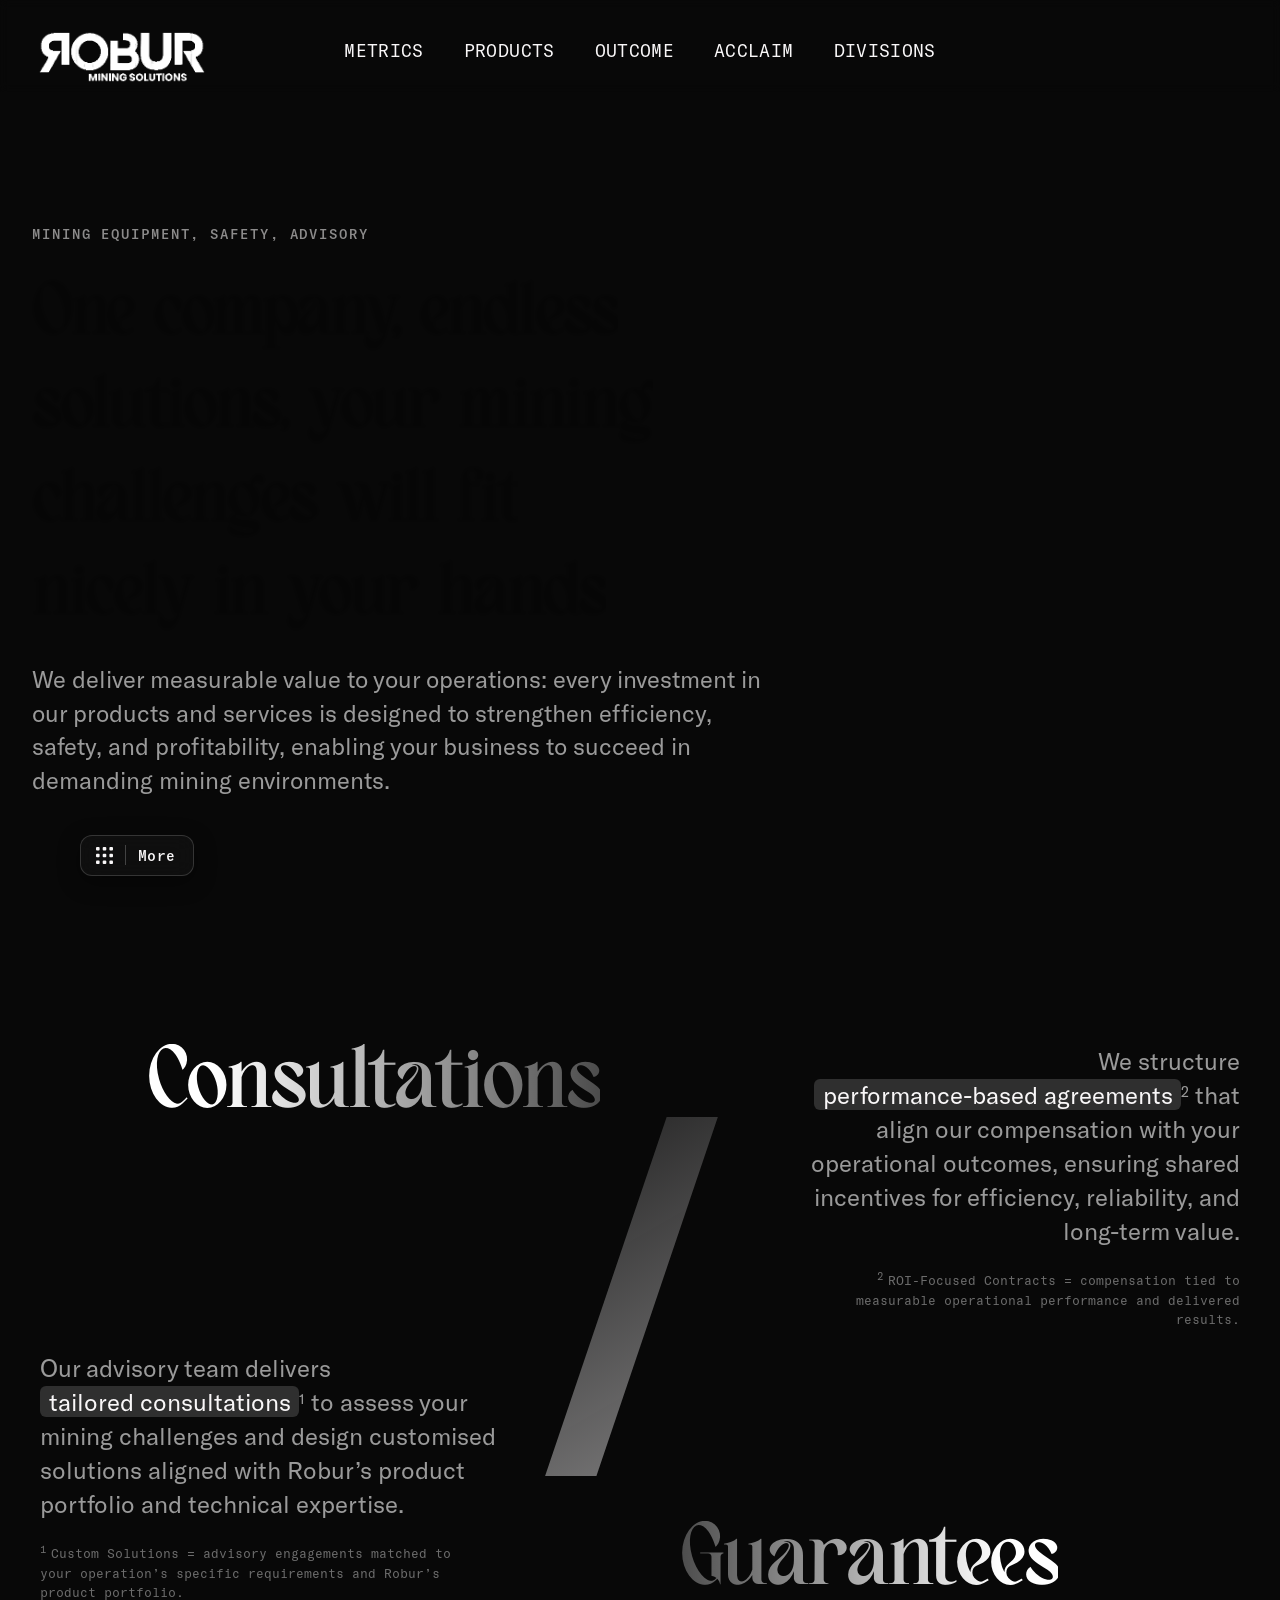
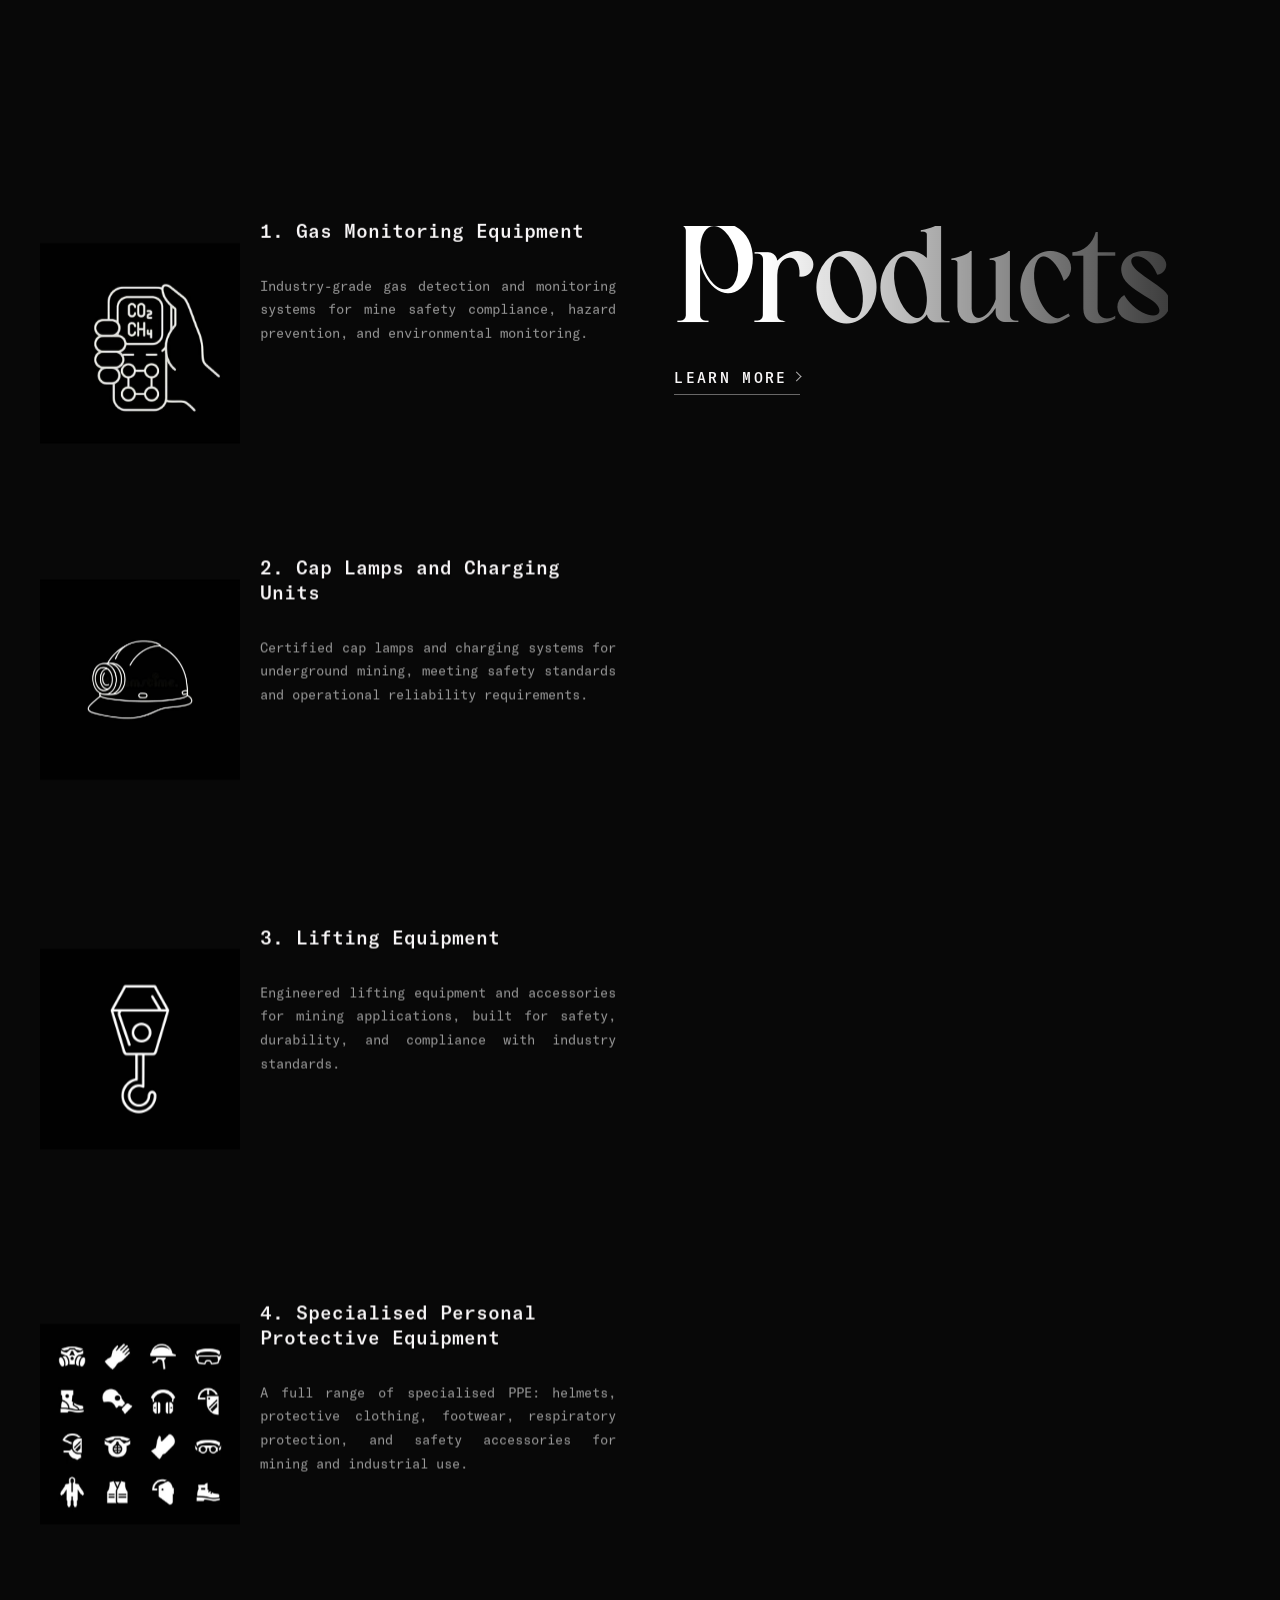
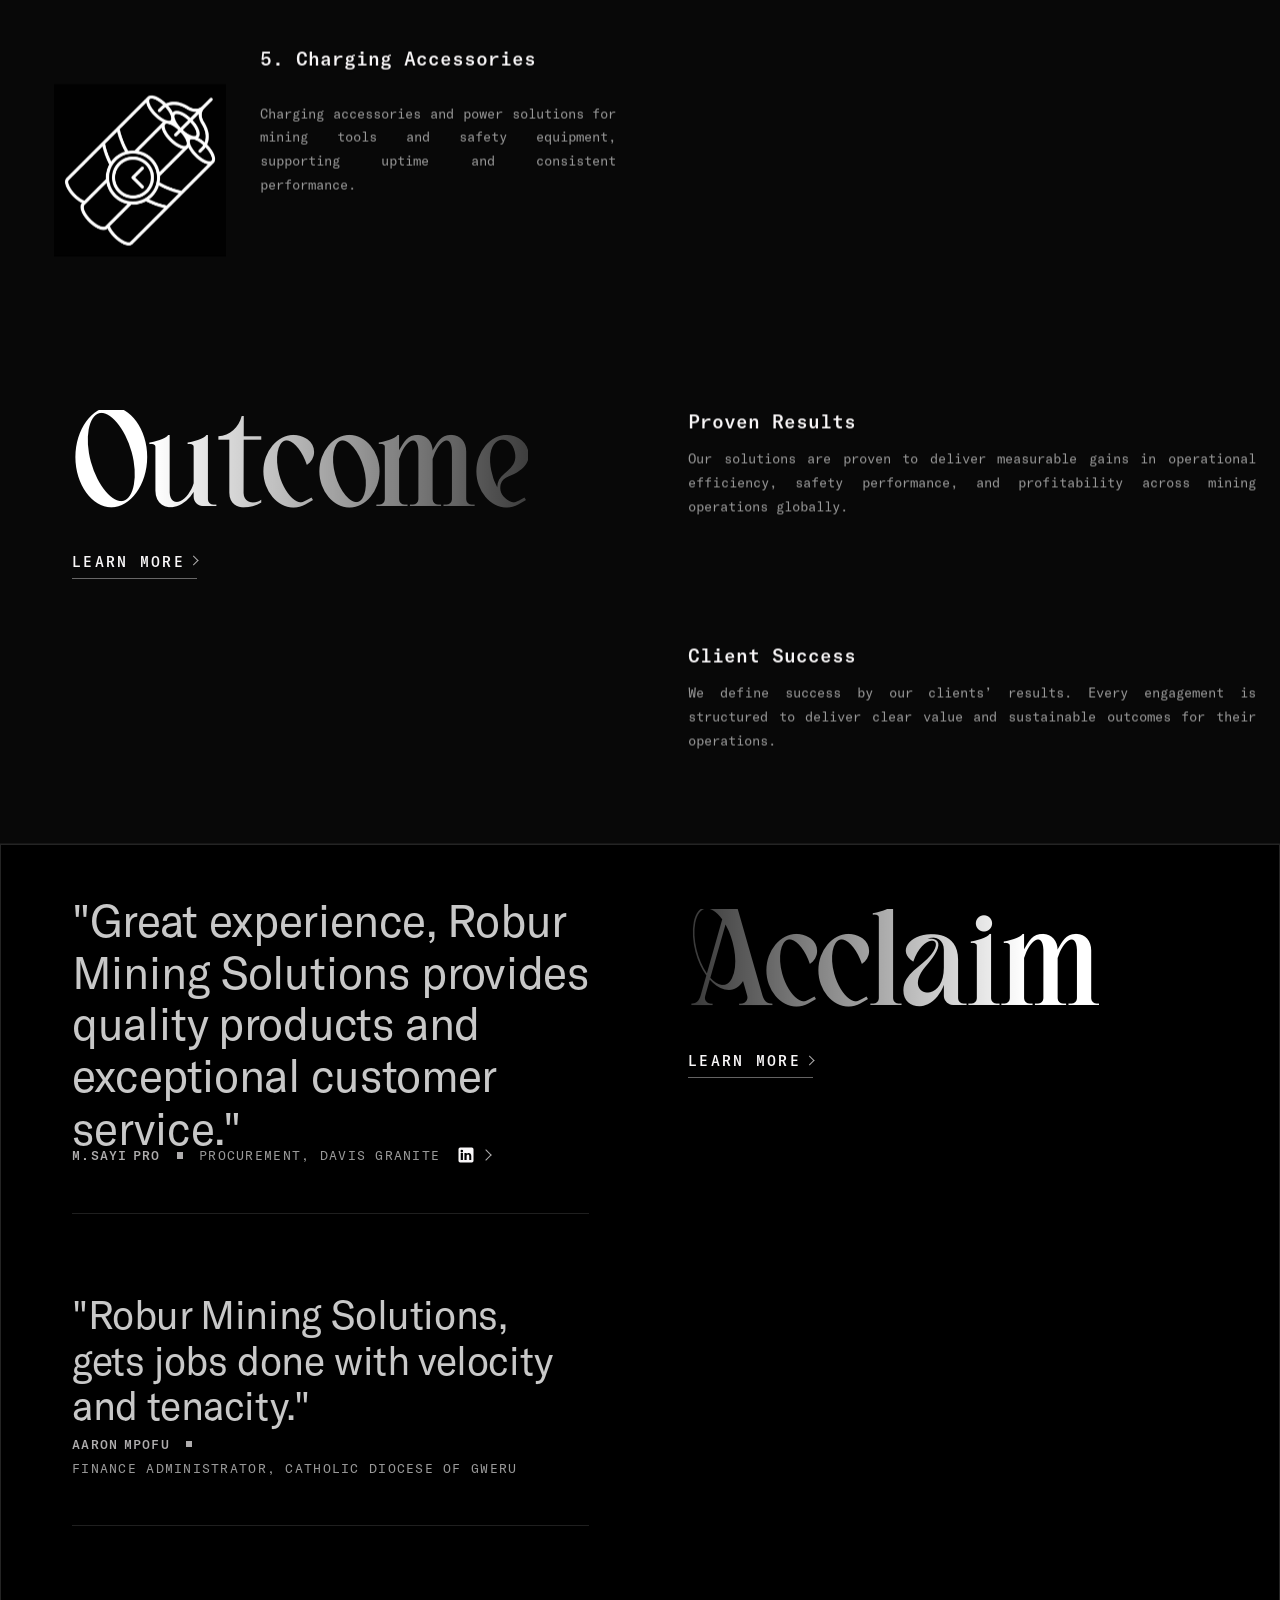
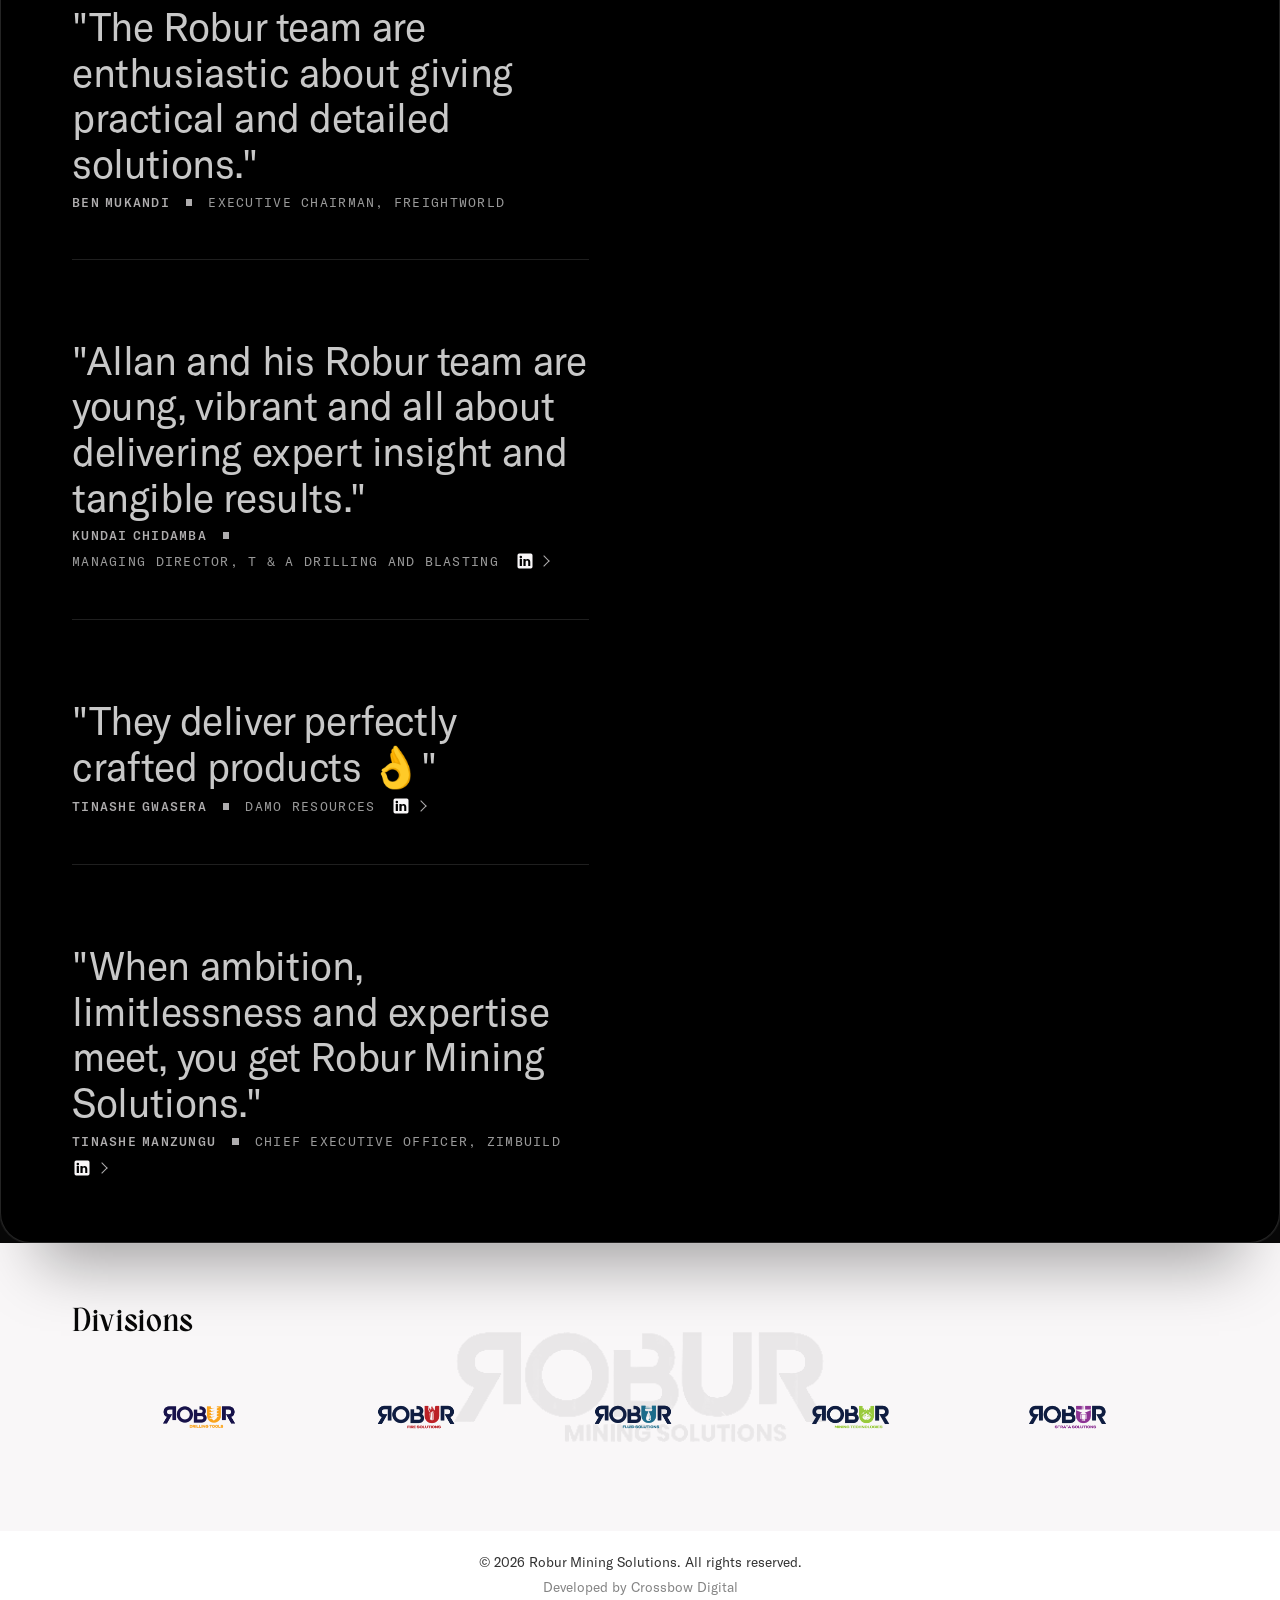
==== index.html @ 67aee833 "Hero: smooth mask slide-up reveal per line (beginner.app style) Co-Authored-By: Claude Opus 4.8 <nor" ====
<!DOCTYPE html>
<html lang="en">
<head>
    <meta charset="UTF-8">
    <meta name="viewport" content="width=device-width, initial-scale=1.0">
    <meta name="description" content="Robur Mining Solutions delivers mining equipment, safety systems, and advisory services, backed by performance guarantees and tailored support for the Zimbabwean mining sector.">
    <meta name="keywords" content="mining solutions, drilling tools, fire solutions, fluid solutions, mining technologies, strata solutions, PPE safety">
    <meta name="author" content="Robur Mining Solutions">
    <meta name="copyright" content="© 2026 Robur Mining Solutions">
    <meta name="robots" content="index, follow">
    <meta name="theme-color" content="#000000">
    <meta name="apple-mobile-web-app-capable" content="yes">
    <meta name="apple-mobile-web-app-status-bar-style" content="black-translucent">
    <meta name="apple-mobile-web-app-title" content="Robur Mining">
    <meta name="msapplication-TileColor" content="#000000">
    <meta name="msapplication-config" content="none">
    <link rel="canonical" href="https://roburmining.com/">

    <!-- Open Graph -->
    <meta property="og:type" content="website">
    <meta property="og:site_name" content="Robur Mining Solutions">
    <meta property="og:title" content="Robur Mining Solutions, Mining equipment, safety & advisory for Zimbabwe">
    <meta property="og:description" content="One company, endless solutions. Robur delivers mining equipment, safety systems, and advisory services, backed by performance guarantees and tailored support for the Zimbabwean mining sector.">
    <meta property="og:url" content="https://roburmining.com/">
    <meta property="og:image" content="https://roburmining.com/images/final-logo.png">

    <!-- Twitter -->
    <meta name="twitter:card" content="summary_large_image">
    <meta name="twitter:title" content="Robur Mining Solutions, Mining equipment, safety & advisory for Zimbabwe">
    <meta name="twitter:description" content="One company, endless solutions. Mining equipment, safety systems, and advisory services for the Zimbabwean mining sector.">
    <meta name="twitter:image" content="https://roburmining.com/images/final-logo.png">

    <script type="application/ld+json">
    {"@context":"https://schema.org","@graph":[{"@type":["Organization","LocalBusiness"],"name":"Robur Mining Solutions","description":"Mining equipment, safety systems, and advisory services for the Zimbabwean mining sector.","url":"https://roburmining.com/","logo":"https://roburmining.com/images/final-logo.png","foundingDate":"2021","areaServed":"ZW","address":{"@type":"PostalAddress","addressCountry":"ZW","addressRegion":"Midlands","addressLocality":"Gweru"},"copyrightHolder":{"@type":"Organization","name":"Robur Mining Solutions"},"copyrightYear":2026},{"@type":"WebSite","name":"Robur Mining Solutions","url":"https://roburmining.com/","publisher":{"@type":"Organization","name":"Robur Mining Solutions"}}]}
    </script>

    <title>Robur Mining Solutions, Mining Equipment, Safety & Advisory | Zimbabwe</title>
    <link rel="preconnect" href="https://fonts.googleapis.com">
    <link rel="preconnect" href="https://fonts.gstatic.com" crossorigin>
    <link rel="stylesheet" href="web-styles.css">
    <link rel="preload" as="image" href="images/final-logo.png" fetchpriority="high">
    <link rel="preload" as="style" href="https://fonts.googleapis.com/css2?family=Inter:wght@400;500;600;700;800&display=swap" onload="this.onload=null;this.rel='stylesheet'">
    <noscript><link rel="stylesheet" href="https://fonts.googleapis.com/css2?family=Inter:wght@400;500;600;700;800&display=swap"></noscript>
    
    <!-- Inline fallback styles to ensure black background works -->
    <style>
        /* Critical fallback styles - these will work even if external CSS fails */
        html, body {
            background: #080808 !important;
            background-color: #080808 !important;
            color: #f9f7f8 !important;
            margin: 0 !important;
            padding: 0 !important;
        }

        /* Headings/labels stay light; body paragraphs use beginner.app grey */
        h1, h2, h3, h4, h5, h6, a {
            color: #f9f7f8 !important;
        }
        p {
            color: #9a9a9a !important;
        }

        /* Keep dark section backgrounds predictable */
        .hero, .metrics-section, .products-section, .outcome-section, .acclaim-section {
            background: #080808 !important;
        }

        /* Hero headline left-aligned (not centred) */
        #home.hero {
            justify-content: flex-start !important;
        }
        #home.hero .hero-content {
            text-align: left !important;
        }
        #home.hero .hero-title {
            text-align: left !important;
            align-items: flex-start !important;
            font-weight: 400 !important;
        }
        
        /* Mobile fallback styles */
        @media (max-width: 768px) {
            .hero {
                padding: 132px 1.25rem 20px 1.25rem !important;
                min-height: 100vh !important;
                align-items: stretch !important;
                justify-content: flex-start !important;
            }
            
            .hero-title {
                font-size: 3rem !important;
                font-weight: 400 !important;
                text-align: left !important;
            }
            
            .hero-subtitle {
                font-size: 1.15rem !important;
                line-height: 1.4 !important;
                text-align: left !important;
                text-shadow: 0 1px 1px rgba(0, 0, 0, 0.15) !important;
            }
            
            .divisions-grid {
                grid-template-columns: 1fr !important;
                gap: 1rem !important;
            }
        }
    </style>
</head>
<body>
    <video class="background-refractions" autoplay loop muted playsinline preload="none" title="Background video, © Robur Mining Solutions" aria-label="Background video, © Robur Mining Solutions">
        <source src="images/refractions.mp4" type="video/mp4">
        <!-- Fallback: use main logo animation if refractions video cannot be played -->
        <source src="images/logo1.mp4" type="video/mp4">
    </video>

    <!-- Navigation - Top Bar -->
    <nav class="main-nav">
        <div class="nav-container">
            <div class="nav-logo">
                <a href="#home" class="logo-home" aria-label="Robur Mining Solutions, home">
                    <img src="images/robur-logo-white.png" alt="Robur Mining Solutions" class="logo-image" fetchpriority="high" decoding="async" loading="eager">
                </a>
            </div>
            <div class="nav-links">
                <a href="#metrics" class="nav-link">Metrics</a>
                <a href="#products" class="nav-link">Products</a>
                <a href="#outcome" class="nav-link">Outcome</a>
                <a href="#acclaim" class="nav-link">Acclaim</a>
                <a href="#divisions" class="nav-link">Divisions</a>
            </div>
        </div>
    </nav>

    <!-- Hero Section - Beginner.app Clone -->
    <section id="home" class="hero">
        <div class="hero-content">
            <p class="hero-eyebrow">MINING EQUIPMENT, SAFETY, ADVISORY</p>
            <h1 class="hero-title">
                <span class="title-line"><span class="tl-inner">One company, endless</span></span>
                <span class="title-line"><span class="tl-inner">solutions, your mining</span></span>
                <span class="title-line"><span class="tl-inner">challenges will fit</span></span>
                <span class="title-line"><span class="tl-inner">nicely in your hands</span></span>
            </h1>
            <p class="hero-subtitle">We deliver measurable value to your operations: every investment in our products and services is designed to strengthen efficiency, safety, and profitability, enabling your business to succeed in demanding mining environments.</p>
        </div>
    </section>

    <!-- Metrics Section - beginner.app diagonal split -->
    <section id="metrics" class="metrics-section">
        <div class="metrics-beginner">
            <span class="metrics-slash" aria-hidden="true">/</span>

            <div class="metric-block metric-left fade-in stagger-1">
                <div class="metric-word-wrap"><span class="metric-word">Consultations</span></div>
                <div class="metric-copy">
                    <p class="metric-text">Our advisory team delivers <span class="metric-highlight">tailored consultations</span><sup>1</sup> to assess your mining challenges and design customised solutions aligned with Robur’s product portfolio and technical expertise.</p>
                    <p class="metric-note"><sup>1</sup>Custom Solutions = advisory engagements matched to your operation’s specific requirements and Robur’s product portfolio.</p>
                </div>
            </div>

            <div class="metric-block metric-right fade-in stagger-2">
                <div class="metric-copy">
                    <p class="metric-text">We structure <span class="metric-highlight">performance-based agreements</span><sup>2</sup> that align our compensation with your operational outcomes, ensuring shared incentives for efficiency, reliability, and long-term value.</p>
                    <p class="metric-note"><sup>2</sup>ROI-Focused Contracts = compensation tied to measurable operational performance and delivered results.</p>
                </div>
                <div class="metric-word-wrap metric-word-wrap--right"><span class="metric-word">Guarantees</span></div>
            </div>
        </div>
    </section>

    <!-- Products Section - Sidebar branding + floating product rows (no card chrome) -->
    <section id="products" class="products-section">
        <div class="container">
            <div class="sideways-section">
                <aside class="products-sidebar-video fade-in">
                    <div class="section-word-wrap">
                        <span class="section-word">Products</span>
                        <a href="drilling-tools.html" class="section-learn-more">Learn More</a>
                    </div>
                </aside>
                <div class="content-area">
                    <div class="products-content-layered">
                        <div class="product-item">
                            <div class="section-float">
                            <img src="images/gas monitoring.jpeg" alt="Gas Monitoring Equipment" class="product-image" loading="lazy" decoding="async">
                            <div class="product-text">
                                <h4 class="product-title">Gas Monitoring Equipment</h4>
                                <p class="product-description">Industry-grade gas detection and monitoring systems for mine safety compliance, hazard prevention, and environmental monitoring.</p>
                            </div>
                            </div>
                        </div>
                        <div class="product-item">
                            <div class="section-float">
                            <img src="images/cap lamps.jpeg" alt="Cap Lamps and Charging Units" class="product-image" loading="lazy" decoding="async">
                            <div class="product-text">
                                <h4 class="product-title">Cap Lamps and Charging Units</h4>
                                <p class="product-description">Certified cap lamps and charging systems for underground mining, meeting safety standards and operational reliability requirements.</p>
                            </div>
                            </div>
                        </div>
                        <div class="product-item">
                            <div class="section-float">
                            <img src="images/lifting equipment.jpeg" alt="Lifting Equipment" class="product-image" loading="lazy" decoding="async">
                            <div class="product-text">
                                <h4 class="product-title">Lifting Equipment</h4>
                                <p class="product-description">Engineered lifting equipment and accessories for mining applications, built for safety, durability, and compliance with industry standards.</p>
                            </div>
                            </div>
                        </div>
                        <div class="product-item">
                            <div class="section-float">
                            <img src="images/specialised ppe.jpeg" alt="Specialised Personal Protective Equipment" class="product-image" loading="lazy" decoding="async">
                            <div class="product-text">
                                <h4 class="product-title">Specialised Personal Protective Equipment</h4>
                                <p class="product-description">A full range of specialised PPE: helmets, protective clothing, footwear, respiratory protection, and safety accessories for mining and industrial use.</p>
                            </div>
                            </div>
                        </div>
                        <div class="product-item">
                            <div class="section-float">
                            <img src="images/charging accessories.jpeg" alt="Charging Accessories" class="product-image" loading="lazy" decoding="async">
                            <div class="product-text">
                                <h4 class="product-title">Charging Accessories</h4>
                                <p class="product-description">Charging accessories and power solutions for mining tools and safety equipment, supporting uptime and consistent performance.</p>
                            </div>
                            </div>
                        </div>
                    </div>
                </div>
            </div>
        </div>
    </section>

    <!-- Outcome, same grid as Acclaim: visual + CTA column (left), copy column (right); section name via aria-label only (avoids duplicating artwork text) -->
    <section id="outcome" class="outcome-section" aria-label="Outcome">
        <div class="container outcome-beginner-inner">
            <div class="outcome-showcase-component outcome-word-left">
                <div class="outcome-showcase-copy-col">
                    <div class="outcome-content-layered outcome-content-layered--beginner">
                        <div class="outcome-item fade-in stagger-1">
                            <div class="section-float">
                                <h3 class="outcome-title">Proven Results</h3>
                                <p class="outcome-description">Our solutions are proven to deliver measurable gains in operational efficiency, safety performance, and profitability across mining operations globally.</p>
                            </div>
                        </div>
                        <div class="outcome-item fade-in stagger-2">
                            <div class="section-float">
                                <h3 class="outcome-title">Client Success</h3>
                                <p class="outcome-description">We define success by our clients’ results. Every engagement is structured to deliver clear value and sustainable outcomes for their operations.</p>
                            </div>
                        </div>
                    </div>
                </div>
                <aside class="outcome-showcase-visual-col fade-in">
                    <div class="section-word-wrap">
                        <span class="section-word">Outcome</span>
                        <a href="about.html" class="section-learn-more">Learn More</a>
                    </div>
                </aside>
            </div>
        </div>
    </section>

    <!-- Acclaim, Beginner.app-style: quotes column + sticky title / branding / CTA -->
    <section id="acclaim" class="acclaim-section">
        <div class="acclaim-beginner-panel">
            <div class="container acclaim-beginner-inner">
                <div class="acclaim-quotes-component">
                    <div class="acclaim-quotes-left">
                        <div class="acclaim-quote-list" role="list">
                            <article class="acclaim-quote-item fade-in stagger-1" role="listitem">
                                <blockquote class="acclaim-quote-text">"Great experience, Robur Mining Solutions provides quality products and exceptional customer service."</blockquote>
                                <div class="acclaim-quote-spacer" aria-hidden="true"></div>
                                <div class="acclaim-quote-meta">
                                    <div class="acclaim-quote-name">
                                        <span class="acclaim-name-part">M.Sayi</span>
                                        <span class="acclaim-name-part">Pro</span>
                                    </div>
                                    <span class="acclaim-quote-divider" aria-hidden="true"></span>
                                    <p class="acclaim-quote-credits">Procurement, Davis Granite</p>
                                    <a href="https://www.linkedin.com/in/sayilinkedin" class="acclaim-social" target="_blank" rel="noopener noreferrer" aria-label="Melusi Sayi on LinkedIn">
                                        <svg viewBox="0 0 24 24" fill="currentColor" aria-hidden="true"><path d="M19 3a2 2 0 0 1 2 2v14a2 2 0 0 1-2 2H5a2 2 0 0 1-2-2V5a2 2 0 0 1 2-2h14zM8.34 9.5H5.67V18h2.67V9.5zM7.01 5.75a1.55 1.55 0 1 0 0 3.1 1.55 1.55 0 0 0 0-3.1zM18.34 18v-4.67c0-2.5-1.35-3.66-3.13-3.66-1.43 0-2.07.79-2.43 1.35V9.5h-2.67V18h2.67v-4.4c0-1.16.22-2.29 1.66-2.29 1.41 0 1.43 1.33 1.43 2.37V18h2.5z"/></svg>
                                    </a>
                                </div>
                            </article>
                            <article class="acclaim-quote-item fade-in stagger-2" role="listitem">
                                <blockquote class="acclaim-quote-text">"Robur Mining Solutions, gets jobs done with velocity and tenacity."</blockquote>
                                <div class="acclaim-quote-spacer" aria-hidden="true"></div>
                                <div class="acclaim-quote-meta">
                                    <div class="acclaim-quote-name">
                                        <span class="acclaim-name-part">Aaron</span>
                                        <span class="acclaim-name-part">MPOFU</span>
                                    </div>
                                    <span class="acclaim-quote-divider" aria-hidden="true"></span>
                                    <p class="acclaim-quote-credits">Finance Administrator, Catholic Diocese of Gweru</p>
                                </div>
                            </article>
                            <article class="acclaim-quote-item fade-in stagger-3" role="listitem">
                                <blockquote class="acclaim-quote-text">"The Robur team are enthusiastic about giving practical and detailed solutions."</blockquote>
                                <div class="acclaim-quote-spacer" aria-hidden="true"></div>
                                <div class="acclaim-quote-meta">
                                    <div class="acclaim-quote-name">
                                        <span class="acclaim-name-part">Ben</span>
                                        <span class="acclaim-name-part">Mukandi</span>
                                    </div>
                                    <span class="acclaim-quote-divider" aria-hidden="true"></span>
                                    <p class="acclaim-quote-credits">Executive Chairman, Freightworld</p>
                                </div>
                            </article>
                            <article class="acclaim-quote-item fade-in stagger-4" role="listitem">
                                <blockquote class="acclaim-quote-text">"Allan and his Robur team are young, vibrant and all about delivering expert insight and tangible results."</blockquote>
                                <div class="acclaim-quote-spacer" aria-hidden="true"></div>
                                <div class="acclaim-quote-meta">
                                    <div class="acclaim-quote-name">
                                        <span class="acclaim-name-part">Kundai</span>
                                        <span class="acclaim-name-part">Chidamba</span>
                                    </div>
                                    <span class="acclaim-quote-divider" aria-hidden="true"></span>
                                    <p class="acclaim-quote-credits">Managing Director, T &amp; A Drilling and Blasting</p>
                                    <a href="https://www.linkedin.com/in/kundai-chidamba-b4910b89" class="acclaim-social" target="_blank" rel="noopener noreferrer" aria-label="Kundai Chidamba on LinkedIn">
                                        <svg viewBox="0 0 24 24" fill="currentColor" aria-hidden="true"><path d="M19 3a2 2 0 0 1 2 2v14a2 2 0 0 1-2 2H5a2 2 0 0 1-2-2V5a2 2 0 0 1 2-2h14zM8.34 9.5H5.67V18h2.67V9.5zM7.01 5.75a1.55 1.55 0 1 0 0 3.1 1.55 1.55 0 0 0 0-3.1zM18.34 18v-4.67c0-2.5-1.35-3.66-3.13-3.66-1.43 0-2.07.79-2.43 1.35V9.5h-2.67V18h2.67v-4.4c0-1.16.22-2.29 1.66-2.29 1.41 0 1.43 1.33 1.43 2.37V18h2.5z"/></svg>
                                    </a>
                                </div>
                            </article>
                            <article class="acclaim-quote-item fade-in stagger-5" role="listitem">
                                <blockquote class="acclaim-quote-text">"They deliver perfectly crafted products 👌"</blockquote>
                                <div class="acclaim-quote-spacer" aria-hidden="true"></div>
                                <div class="acclaim-quote-meta">
                                    <div class="acclaim-quote-name">
                                        <span class="acclaim-name-part">Tinashe</span>
                                        <span class="acclaim-name-part">Gwasera</span>
                                    </div>
                                    <span class="acclaim-quote-divider" aria-hidden="true"></span>
                                    <p class="acclaim-quote-credits">Damo Resources</p>
                                    <a href="https://www.linkedin.com/in/tinashe-gwasera-3889b014b" class="acclaim-social" target="_blank" rel="noopener noreferrer" aria-label="Tinashe Gwasera on LinkedIn">
                                        <svg viewBox="0 0 24 24" fill="currentColor" aria-hidden="true"><path d="M19 3a2 2 0 0 1 2 2v14a2 2 0 0 1-2 2H5a2 2 0 0 1-2-2V5a2 2 0 0 1 2-2h14zM8.34 9.5H5.67V18h2.67V9.5zM7.01 5.75a1.55 1.55 0 1 0 0 3.1 1.55 1.55 0 0 0 0-3.1zM18.34 18v-4.67c0-2.5-1.35-3.66-3.13-3.66-1.43 0-2.07.79-2.43 1.35V9.5h-2.67V18h2.67v-4.4c0-1.16.22-2.29 1.66-2.29 1.41 0 1.43 1.33 1.43 2.37V18h2.5z"/></svg>
                                    </a>
                                </div>
                            </article>
                            <article class="acclaim-quote-item fade-in stagger-6" role="listitem">
                                <blockquote class="acclaim-quote-text">"When ambition, limitlessness and expertise meet, you get Robur Mining Solutions."</blockquote>
                                <div class="acclaim-quote-spacer" aria-hidden="true"></div>
                                <div class="acclaim-quote-meta">
                                    <div class="acclaim-quote-name">
                                        <span class="acclaim-name-part">Tinashe</span>
                                        <span class="acclaim-name-part">Manzungu</span>
                                    </div>
                                    <span class="acclaim-quote-divider" aria-hidden="true"></span>
                                    <p class="acclaim-quote-credits">Chief Executive Officer, Zimbuild</p>
                                    <a href="https://www.linkedin.com/in/tinashe-manzungu-473a31152" class="acclaim-social" target="_blank" rel="noopener noreferrer" aria-label="Tinashe Manzungu on LinkedIn">
                                        <svg viewBox="0 0 24 24" fill="currentColor" aria-hidden="true"><path d="M19 3a2 2 0 0 1 2 2v14a2 2 0 0 1-2 2H5a2 2 0 0 1-2-2V5a2 2 0 0 1 2-2h14zM8.34 9.5H5.67V18h2.67V9.5zM7.01 5.75a1.55 1.55 0 1 0 0 3.1 1.55 1.55 0 0 0 0-3.1zM18.34 18v-4.67c0-2.5-1.35-3.66-3.13-3.66-1.43 0-2.07.79-2.43 1.35V9.5h-2.67V18h2.67v-4.4c0-1.16.22-2.29 1.66-2.29 1.41 0 1.43 1.33 1.43 2.37V18h2.5z"/></svg>
                                    </a>
                                </div>
                            </article>
                        </div>
                    </div>
                    <div class="acclaim-quotes-right">
                        <div class="acclaim-quotes-right-inner">
                            <div class="section-word-wrap fade-in">
                                <span class="section-word">Acclaim</span>
                                <a href="about.html" class="section-learn-more">Learn More</a>
                            </div>
                        </div>
                    </div>
                </div>
            </div>
        </div>
    </section>

    <!-- Divisions Section -->
    <section id="divisions" class="divisions-section" style="background: #f9f7f8 !important; background-color: #f9f7f8 !important;">
        <div class="container" style="background: #f9f7f8 !important; background-color: #f9f7f8 !important;">
            <img class="divisions-watermark" src="images/robur-logo-white.png" alt="" aria-hidden="true" decoding="async" loading="lazy">
            <h2 class="divisions-title">Divisions</h2>
            <div class="divisions-grid">
                <a href="drilling-tools.html" class="division-card scale-in stagger-1" data-division="Drilling Tools">
                    <div class="division-logo-container">
                        <img class="division-logo" src="images/robur-drilling-tools.png" alt="Drilling Tools" loading="lazy" decoding="async">
                    </div>
                    <div class="division-overlay">
                        <h3>Drilling Tools</h3>
                        <p>Advanced drilling equipment and solutions</p>
                        <span class="learn-more">Learn More →</span>
                    </div>
                </a>

                <a href="fire-solutions.html" class="division-card scale-in stagger-2" data-division="Fire Solutions">
                    <div class="division-logo-container">
                        <img class="division-logo" src="images/robur-fire-solutions.png" alt="Fire Solutions" loading="lazy" decoding="async">
                    </div>
                    <div class="division-overlay">
                        <h3>Fire Solutions</h3>
                        <p>Comprehensive fire safety systems</p>
                        <span class="learn-more">Learn More →</span>
                    </div>
                </a>

                <a href="fluid-solutions.html" class="division-card scale-in stagger-3" data-division="Fluid Solutions">
                    <div class="division-logo-container">
                        <img class="division-logo" src="images/robur-fluid-solutions.png" alt="Fluid Solutions" loading="lazy" decoding="async">
                    </div>
                    <div class="division-overlay">
                        <h3>Fluid Solutions</h3>
                        <p>Advanced fluid management systems</p>
                        <span class="learn-more">Learn More →</span>
                    </div>
                </a>

                <a href="mining-technologies.html" class="division-card scale-in stagger-4" data-division="Mining Technologies">
                    <div class="division-logo-container">
                        <img class="division-logo" src="images/robur-mining-technologies.png" alt="Mining Technologies" loading="lazy" decoding="async">
                    </div>
                    <div class="division-overlay">
                        <h3>Mining Technologies</h3>
                        <p>Cutting-edge mining innovations</p>
                        <span class="learn-more">Learn More →</span>
                    </div>
                </a>

                <a href="strata-solutions.html" class="division-card scale-in stagger-5" data-division="Strata Solutions">
                    <div class="division-logo-container">
                        <img class="division-logo" src="images/robur-strata-solutions.png" alt="Strata Solutions" loading="lazy" decoding="async">
                    </div>
                    <div class="division-overlay">
                        <h3>Strata Solutions</h3>
                        <p>Geological and strata management</p>
                        <span class="learn-more">Learn More →</span>
                    </div>
                </a>

            </div>
        </div>
    </section>

    

    

    <!-- Floating More Button -->
    <div class="floating-more">
        <button class="floating-more-button" id="floatingMoreButton" aria-label="More">
            <span class="more-grid" aria-hidden="true">
                <svg width="17" height="17" viewBox="0 0 17 17" fill="currentColor" xmlns="http://www.w3.org/2000/svg">
                    <rect x="0" y="0" width="3.6" height="3.6" rx="1"/>
                    <rect x="6.7" y="0" width="3.6" height="3.6" rx="1"/>
                    <rect x="13.4" y="0" width="3.6" height="3.6" rx="1"/>
                    <rect x="0" y="6.7" width="3.6" height="3.6" rx="1"/>
                    <rect x="6.7" y="6.7" width="3.6" height="3.6" rx="1"/>
                    <rect x="13.4" y="6.7" width="3.6" height="3.6" rx="1"/>
                    <rect x="0" y="13.4" width="3.6" height="3.6" rx="1"/>
                    <rect x="6.7" y="13.4" width="3.6" height="3.6" rx="1"/>
                    <rect x="13.4" y="13.4" width="3.6" height="3.6" rx="1"/>
                </svg>
            </span>
            <span class="more-divider" aria-hidden="true"></span>
            <span class="more-text">More</span>
        </button>
        <div class="floating-more-menu" id="floatingMoreMenu">
            <a href="who-we-are.html" class="floating-more-link">Who We Are</a>
            <a href="contacts.html" class="floating-more-link">Contacts</a>
            <a href="investment-opportunities.html" class="floating-more-link">Investment Opportunities</a>
            <div class="more-menu-item">
                <a href="#community" class="floating-more-link">Community</a>
                <div class="more-submenu">
                    <a href="https://www.linkedin.com/company/roburmining/" target="_blank" rel="noopener noreferrer" class="floating-more-sublink">LinkedIn</a>
                    <a href="https://www.facebook.com/share/1BDQdeGoye/" target="_blank" rel="noopener noreferrer" class="floating-more-sublink">Facebook</a>
                    <a href="https://x.com/MiningRobuR" target="_blank" rel="noopener noreferrer" class="floating-more-sublink">Twitter</a>
                </div>
            </div>
        </div>
    </div>

    <!-- Footer -->
    <footer class="main-footer">
        <div class="container">
            <div class="footer-content">
                <div class="footer-copyright">
                    <p>&copy; 2026 Robur Mining Solutions. All rights reserved.</p>
                    <p class="developer-credit">Developed by Crossbow Digital</p>
                </div>
            </div>
        </div>
    </footer>

    <script src="script.js" defer></script>
    <!-- Products/Outcome float: inline so it always runs with this page (not blocked by cached script.js) -->
    <script>
    (function () {
        function startFloatMotion() {
            var nodes = document.querySelectorAll('.products-section .section-float, .outcome-section .section-float');
            if (!nodes.length) return;
            var list = Array.prototype.slice.call(nodes);
            var reduced = window.matchMedia('(prefers-reduced-motion: reduce)').matches;
            var amplitude = reduced ? 10 : 32;
            var speed = reduced ? 0.0007 : 0.0014;
            var t0 = performance.now();
            list.forEach(function (el, i) {
                el.style.willChange = 'transform';
                el.setAttribute('data-ph', String(i * 1.1));
            });
            function tick(now) {
                var t = now - t0;
                list.forEach(function (el) {
                    var ph = parseFloat(el.getAttribute('data-ph') || '0', 10) || 0;
                    var y = amplitude * Math.sin(t * speed + ph);
                    el.style.setProperty('transform', 'translate3d(0, ' + y.toFixed(2) + 'px, 0)', 'important');
                });
                requestAnimationFrame(tick);
            }
            requestAnimationFrame(tick);
        }
        if (document.readyState === 'loading') {
            document.addEventListener('DOMContentLoaded', startFloatMotion);
        } else {
            startFloatMotion();
        }
    })();
    </script>
    
    <script>
        // Adjust speed and force-play background refractions video
        document.addEventListener('DOMContentLoaded', () => {
            const refractionsVideo = document.querySelector('.background-refractions');
            if (refractionsVideo) {
                const setSpeed = () => { refractionsVideo.playbackRate = 1.25; };
                ['loadedmetadata', 'loadeddata', 'canplay'].forEach(evt => {
                    refractionsVideo.addEventListener(evt, setSpeed, { once: true });
                });
                // Fallback in case metadata event was already fired
                setSpeed();
                // Try to explicitly start playback (muted autoplay is usually allowed)
                refractionsVideo.play().catch(() => {});
            }
        });
    </script>

    <script>
        // One continuous sentence per quote: collapse whitespace, strip old line spans, normalize straight quotes.
        function wrapBlockquoteLines() {
            document.querySelectorAll('.acclaim-section blockquote').forEach(function (blockquote) {
                var inner = blockquote.textContent.replace(/\s+/g, ' ').trim();
                inner = inner.replace(/^[\u201c\u201d\u2018\u2019"'„«»]+|[\u201c\u201d\u2018\u2019"'„«»]+$/g, '').trim();
                blockquote.textContent = '"' + inner + '"';
                delete blockquote.dataset.wrapped;
            });
        }
        
        // Wrap blockquotes on page load and resize
        function initBlockquoteWrapping() {
            // Wait a bit to ensure DOM is fully ready
            setTimeout(() => {
                wrapBlockquoteLines();
                // Also run translucency after wrapping to ensure lines are processed
                if (typeof handleScrollTranslucency === 'function') {
                    handleScrollTranslucency();
                }
            }, 100);
        }
        
        if (document.readyState === 'loading') {
            document.addEventListener('DOMContentLoaded', initBlockquoteWrapping);
        } else {
            initBlockquoteWrapping();
        }
        window.addEventListener('resize', () => {
            wrapBlockquoteLines();
            if (typeof handleScrollTranslucency === 'function') {
                handleScrollTranslucency();
            }
        });
        
        // Scroll translucency disabled - keep all content fully visible when scrolling
        function handleScrollTranslucency() {
            document.querySelectorAll('.blockquote-line, .title-line, .hero *, .hero-section *, .metrics-section *, .products-section *, .outcome-section *, .acclaim-section *, .divisions-section *').forEach(el => {
                if (!el.closest('.main-nav') && !el.classList.contains('hero-image')) {
                    el.classList.remove('translucent-text', 'translucent-text-light', 'translucent-text-medium', 'translucent-text-strong');
                    el.style.opacity = '';
                }
            });
            const heroSubtitle = document.querySelector('.hero-subtitle');
            if (heroSubtitle) heroSubtitle.style.opacity = '1';
            return;
            const header = document.querySelector('.main-nav');
            if (!header) return;
            
            const headerHeight = header.offsetHeight;
            const headerRect = header.getBoundingClientRect();
            const headerBottom = headerRect.bottom;
            const headerTop = headerRect.top;
            
            // Get ALL text elements across all sections - process each independently
            // Don't group by section - each element is processed on its own
            // First get blockquote-line elements separately to ensure they're included
            const blockquoteLines = document.querySelectorAll('.acclaim-section .blockquote-line');
            // Get hero title lines separately
            const heroTitleLines = document.querySelectorAll('.hero-title .title-line');
            // Get other text elements - include products section elements specifically
            const allTextElements = document.querySelectorAll('.hero-section h1, .hero-section h2, .hero-section h3, .hero-section h4, .hero-section h5, .hero-section h6, .hero-section p, .hero-section span, .hero-section a, .metrics-section h1, .metrics-section h2, .metrics-section h3, .metrics-section h4, .metrics-section h5, .metrics-section h6, .metrics-section p, .metrics-section span, .metrics-section a, .metrics-section li, .metrics-section td, .metrics-section th, .products-section h1, .products-section h2, .products-section h3, .products-section h4, .products-section h5, .products-section h6, .products-section p, .products-section span, .products-section a, .products-section li, .products-section td, .products-section th, .products-section .product-title, .products-section .product-description, .outcome-section h1, .outcome-section h2, .outcome-section h3, .outcome-section h4, .outcome-section h5, .outcome-section h6, .outcome-section p, .outcome-section span, .outcome-section a, .outcome-section li, .outcome-section td, .outcome-section th, .acclaim-section h1, .acclaim-section h2, .acclaim-section h3, .acclaim-section h4, .acclaim-section h5, .acclaim-section h6, .acclaim-section p, .acclaim-section a, .acclaim-section li, .acclaim-section td, .acclaim-section th, .divisions-section h1, .divisions-section h2, .divisions-section h3, .divisions-section h4, .divisions-section h5, .divisions-section h6, .divisions-section p, .divisions-section span, .divisions-section a, .divisions-section li, .divisions-section td, .divisions-section th, .contact-details-section h1, .contact-details-section h2, .contact-details-section h3, .contact-details-section h4, .contact-details-section h5, .contact-details-section h6, .contact-details-section p, .contact-details-section span, .contact-details-section a, .contact-details-section li, .contact-details-section td, .contact-details-section th');
            
            // Filter out any blockquote-line and title-line elements from allTextElements to avoid duplicates
            // Also filter out container divs and elements without direct text content
            const filteredTextElements = Array.from(allTextElements).filter(el => {
                if (el.classList.contains('blockquote-line')) return false;
                if (el.classList.contains('title-line')) return false;
                if (el.tagName === 'DIV' && !el.textContent.trim()) return false;
                if (el.classList.contains('container') || el.classList.contains('acclaim-grid') || el.classList.contains('acclaim-quote-item')) return false;
                return true;
            });
            
            // Combine blockquote lines, hero title lines, and other elements
            const combinedElements = filteredTextElements.concat(Array.from(blockquoteLines), Array.from(heroTitleLines));
            
            // Process each element completely independently
            combinedElements.forEach(element => {
                    // Skip navigation elements
                    if (element.closest('.main-nav') ||
                        element.closest('.nav-container') ||
                        element.offsetHeight === 0 || // Skip hidden elements
                        element.offsetWidth === 0) {
                        return;
                    }
                    
                    // Skip division logos - they should always be visible
                    if (element.classList.contains('division-logo') ||
                        element.closest('.division-logo-container') ||
                        element.tagName === 'IMG' && element.closest('.division-card')) {
                        element.style.opacity = '1';
                        element.style.visibility = 'visible';
                        return;
                    }
                    
                    // Skip acclaim attribution (Beginner-style meta row)
                    if (element.closest('.acclaim-quote-meta') ||
                        element.classList.contains('acclaim-name-part') ||
                        element.classList.contains('acclaim-quote-credits')) {
                        return;
                    }
                    
                    // Skip acclaim quote item shells
                    if (element.classList.contains('acclaim-quote-item') ||
                        (element.closest('.acclaim-quote-item') && element.tagName === 'DIV' && !element.classList.contains('blockquote-line'))) {
                        return;
                    }
                    
                    // Skip blockquote elements themselves - only process their line children
                    if (element.tagName === 'BLOCKQUOTE' && !element.classList.contains('blockquote-line')) {
                        return;
                    }
                    
                    // Skip large container divs that might cause whole-section blurring
                    if (element.tagName === 'DIV' && 
                        (element.classList.contains('acclaim-grid') || 
                         element.classList.contains('container') ||
                         element.classList.contains('section-header'))) {
                        return;
                    }
                    
                    // Process blockquote lines individually (they're now wrapped in spans)
                    if (element.classList.contains('blockquote-line')) {
                        // This is a line within a blockquote - process it individually
                        const elementRect = element.getBoundingClientRect();
                        const elementTop = elementRect.top;
                        const elementBottom = elementRect.bottom;
                        const elementHeight = elementRect.height;
                        
                        // Remove all translucency classes first
                        element.classList.remove('translucent-text', 'translucent-text-light', 'translucent-text-medium', 'translucent-text-strong');
                        element.style.opacity = '';
                        
                        // Check if this line is entering header
                        const isInHeader = elementTop < headerBottom && elementBottom > headerRect.top;
                        
                        if (isInHeader) {
                            // Calculate overlap with header
                            const overlapTop = Math.max(elementTop, headerRect.top);
                            const overlapBottom = Math.min(elementBottom, headerBottom);
                            const overlapHeight = Math.max(0, overlapBottom - overlapTop);
                            const overlapRatio = overlapHeight / elementHeight;
                            
                            // Calculate distance from header top
                            const distanceFromHeaderTop = elementTop - headerRect.top;
                            const fadeZone = 150;
                            const fadeRatio = Math.min(Math.max(distanceFromHeaderTop / fadeZone, 0), 1);
                            
                            // Apply translucency based on how much is in header
                            const combinedRatio = (overlapRatio + (1 - fadeRatio)) / 2;
                            
                            if (combinedRatio > 0.75) {
                                element.classList.add('translucent-text-strong');
                            } else if (combinedRatio > 0.5) {
                                element.classList.add('translucent-text-medium');
                            } else if (combinedRatio > 0.25) {
                                element.classList.add('translucent-text-light');
                            } else {
                                element.classList.add('translucent-text');
                            }
                        } else if (elementBottom < headerRect.top) {
                            element.style.opacity = '1';
                        } else if (elementTop > headerBottom) {
                            element.style.opacity = '1';
                        }
                        return; // Skip normal processing for blockquote lines
                    }
                    
                    // Get the position of this specific element
                    const elementRect = element.getBoundingClientRect();
                    const elementTop = elementRect.top;
                    const elementBottom = elementRect.bottom;
                    const elementHeight = elementRect.height;
                    
                    // Remove all translucency classes first
                    element.classList.remove('translucent-text', 'translucent-text-light', 'translucent-text-medium', 'translucent-text-strong');
                    element.style.opacity = '';
                    element.style.transition = 'opacity 0.3s ease';
                    
                    // Check if this specific line/element is entering or inside the header area
                    // Element is in header when its top is below header top and its bottom is above header bottom
                    const isInHeader = elementTop < headerBottom && elementBottom > headerTop;
                    
                    if (isInHeader) {
                        // This line is entering/inside header area - make translucent based on its position
                        // Calculate how much of this element is inside the header
                        const overlapTop = Math.max(elementTop, headerTop);
                        const overlapBottom = Math.min(elementBottom, headerBottom);
                        const overlapHeight = Math.max(0, overlapBottom - overlapTop);
                        const overlapRatio = elementHeight > 0 ? overlapHeight / elementHeight : 0;
                        
                        // Calculate distance from header top (for smooth fade effect)
                        const distanceFromHeaderTop = elementTop - headerTop;
                        const fadeZone = 100; // Distance over which translucency fades in (smoother transition)
                        const fadeRatio = Math.min(Math.max(distanceFromHeaderTop / fadeZone, 0), 1);
                        
                        // Calculate how much of the element is actually behind the header
                        const elementCenter = (elementTop + elementBottom) / 2;
                        const isBehindHeader = elementCenter < headerBottom && elementCenter > headerTop;
                        
                        // Apply translucency based on how much is in header and position
                        // More translucent when more of the element is in header
                        const combinedRatio = isBehindHeader ? 
                            Math.max(overlapRatio, 1 - fadeRatio) : 
                            (overlapRatio + (1 - fadeRatio)) / 2;
                        
                        if (combinedRatio > 0.7) {
                            element.classList.add('translucent-text-strong'); // Most translucent (0.3 opacity)
                        } else if (combinedRatio > 0.45) {
                            element.classList.add('translucent-text-medium'); // Medium (0.4 opacity)
                        } else if (combinedRatio > 0.2) {
                            element.classList.add('translucent-text-light'); // Light (0.5 opacity)
                        } else {
                            element.classList.add('translucent-text'); // Slight (0.3 opacity)
                        }
                    } else if (elementBottom < headerTop) {
                        // Element is above header - fully opaque
                        element.style.opacity = '1';
                        element.classList.remove('translucent-text', 'translucent-text-light', 'translucent-text-medium', 'translucent-text-strong');
                    } else if (elementTop > headerBottom) {
                        // Element has passed header from bottom - fully opaque
                        element.style.opacity = '1';
                        element.classList.remove('translucent-text', 'translucent-text-light', 'translucent-text-medium', 'translucent-text-strong');
                    }
            });
        }

        // Function to wrap nav link text into spans for line-by-line translucency
        function wrapNavLinkText() {
            const navLinks = document.querySelectorAll('.main-nav .nav-link');
            navLinks.forEach(navLink => {
                // Check if already wrapped
                if (navLink.dataset.wrapped === 'true') return;
                
                const originalText = navLink.textContent.trim();
                const words = originalText.split(' ');
                
                // Clear and rebuild with wrapped words
                navLink.innerHTML = '';
                words.forEach((word, index) => {
                    const span = document.createElement('span');
                    span.className = 'nav-link-word';
                    span.textContent = word + (index < words.length - 1 ? ' ' : '');
                    navLink.appendChild(span);
                });
                
                navLink.dataset.wrapped = 'true';
            });
        }
        
        // Header translucency disabled - keep nav links fully visible
        function handleHeaderTranslucency() {
            document.querySelectorAll('.main-nav .nav-link-word, .main-nav .nav-link').forEach(el => {
                el.classList.remove('header-translucent', 'header-translucent-light', 'header-translucent-medium', 'header-translucent-strong');
            });
            return;
            const header = document.querySelector('.main-nav');
            if (!header) return;
            
            const headerRect = header.getBoundingClientRect();
            const headerTop = headerRect.top;
            const headerBottom = headerRect.bottom;
            
            // Get all nav link words (wrapped spans) or fallback to nav links
            const navLinkWords = document.querySelectorAll('.main-nav .nav-link-word, .main-nav .nav-link');
            
            // Get all content elements that could be behind the header
            const contentElements = document.querySelectorAll('.metrics-section h1, .metrics-section h2, .metrics-section h3, .metrics-section h4, .metrics-section h5, .metrics-section h6, .metrics-section p, .metrics-section span, .products-section h1, .products-section h2, .products-section h3, .products-section h4, .products-section h5, .products-section h6, .products-section p, .products-section span, .outcome-section h1, .outcome-section h2, .outcome-section h3, .outcome-section h4, .outcome-section h5, .outcome-section h6, .outcome-section p, .outcome-section span, .acclaim-section h1, .acclaim-section h2, .acclaim-section h3, .acclaim-section h4, .acclaim-section h5, .acclaim-section h6, .acclaim-section p, .acclaim-section .blockquote-line, .divisions-section h1, .divisions-section h2, .divisions-section h3, .divisions-section h4, .divisions-section h5, .divisions-section h6, .divisions-section p, .divisions-section span, .contact-details-section h1, .contact-details-section h2, .contact-details-section h3, .contact-details-section h4, .contact-details-section h5, .contact-details-section h6, .contact-details-section p, .contact-details-section span');
            
            navLinkWords.forEach(navElement => {
                const navRect = navElement.getBoundingClientRect();
                const navTop = navRect.top;
                const navBottom = navRect.bottom;
                const navLeft = navRect.left;
                const navRight = navRect.right;
                
                // Check if any content element is behind this nav element
                let hasContentBehind = false;
                let maxOverlap = 0;
                
                contentElements.forEach(element => {
                    // Skip hidden elements
                    if (element.offsetHeight === 0 || element.offsetWidth === 0) return;
                    
                    const elementRect = element.getBoundingClientRect();
                    const elementTop = elementRect.top;
                    const elementBottom = elementRect.bottom;
                    const elementLeft = elementRect.left;
                    const elementRight = elementRect.right;
                    
                    // Check if element overlaps with nav element vertically and horizontally
                    const verticalOverlap = elementTop < navBottom && elementBottom > navTop;
                    const horizontalOverlap = elementLeft < navRight && elementRight > navLeft;
                    
                    if (verticalOverlap && horizontalOverlap) {
                        // Calculate overlap ratio
                        const overlapTop = Math.max(elementTop, navTop);
                        const overlapBottom = Math.min(elementBottom, navBottom);
                        const overlapHeight = Math.max(0, overlapBottom - overlapTop);
                        const navHeight = navBottom - navTop;
                        const overlapRatio = navHeight > 0 ? overlapHeight / navHeight : 0;
                        
                        if (overlapRatio > maxOverlap) {
                            maxOverlap = overlapRatio;
                        }
                        
                        hasContentBehind = true;
                    }
                });
                
                // Apply translucency based on content behind
                navElement.classList.remove('header-translucent', 'header-translucent-light', 'header-translucent-medium', 'header-translucent-strong');
                
                if (hasContentBehind) {
                    if (maxOverlap > 0.75) {
                        navElement.classList.add('header-translucent-strong');
                    } else if (maxOverlap > 0.5) {
                        navElement.classList.add('header-translucent-medium');
                    } else if (maxOverlap > 0.25) {
                        navElement.classList.add('header-translucent-light');
                    } else {
                        navElement.classList.add('header-translucent');
                    }
                }
            });
        }

        // Add scroll event listener with throttling for performance
        let scrollTimeout;
        window.addEventListener('scroll', () => {
            if (scrollTimeout) {
                cancelAnimationFrame(scrollTimeout);
            }
            scrollTimeout = requestAnimationFrame(() => {
                handleScrollTranslucency();
                handleHeaderTranslucency();
            });
        });
        
        // Wrap nav links on page load
        if (document.readyState === 'loading') {
            document.addEventListener('DOMContentLoaded', () => {
                wrapNavLinkText();
                handleScrollTranslucency();
                handleHeaderTranslucency();
            });
        } else {
            wrapNavLinkText();
            handleScrollTranslucency();
            handleHeaderTranslucency();
        }
    </script>

    <script>
        // Highlight active nav link based on scroll position
        function updateActiveNavLink() {
            const sections = document.querySelectorAll('section[id]');
            const navLinks = document.querySelectorAll('.nav-link');
            const scrollPosition = window.scrollY + 150; // Offset for header height

            sections.forEach(section => {
                const sectionTop = section.offsetTop;
                const sectionHeight = section.offsetHeight;
                const sectionId = section.getAttribute('id');

                if (scrollPosition >= sectionTop && scrollPosition < sectionTop + sectionHeight) {
                    navLinks.forEach(link => {
                        link.classList.remove('active');
                        if (link.getAttribute('href') === `#${sectionId}`) {
                            link.classList.add('active');
                        }
                    });
                }
            });

            // Handle home section (at top of page)
            if (scrollPosition < 200) {
                navLinks.forEach(link => {
                    link.classList.remove('active');
                    if (link.getAttribute('href') === '#home') {
                        link.classList.add('active');
                    }
                });
            }
        }

        // Update on scroll
        window.addEventListener('scroll', updateActiveNavLink);
        // Update on page load
        document.addEventListener('DOMContentLoaded', updateActiveNavLink);
    </script>
</body>
</html>
---- web-styles.css ----
/* ============================================
   Robur Mining Solutions - Website Styles
   ============================================ */

/* ============================================
   Fonts — matched to beginner.app
   Bagerich = display serif (headlines)
   GT America = body sans (legible)
   GT America Mono = eyebrow / labels
   ============================================ */
@font-face {
    font-family: 'Bagerich';
    src: url('fonts/Bagerich.otf') format('opentype');
    font-weight: 400 700;
    font-style: normal;
    font-display: swap;
}
@font-face {
    font-family: 'Gt America';
    src: url('fonts/GT-America-Light.otf') format('opentype');
    font-weight: 300;
    font-style: normal;
    font-display: swap;
}
@font-face {
    font-family: 'Gt America';
    src: url('fonts/GT-America-Regular.otf') format('opentype');
    font-weight: 400;
    font-style: normal;
    font-display: swap;
}
@font-face {
    font-family: 'Gt America';
    src: url('fonts/GT-America-Medium.otf') format('opentype');
    font-weight: 500 700;
    font-style: normal;
    font-display: swap;
}
@font-face {
    font-family: 'Gt America Mono';
    src: url('fonts/GT-America-Mono-Regular.otf') format('opentype');
    font-weight: 400;
    font-style: normal;
    font-display: swap;
}
@font-face {
    font-family: 'Gt America Mono';
    src: url('fonts/GT-America-Mono-Medium.otf') format('opentype');
    font-weight: 500 700;
    font-style: normal;
    font-display: swap;
}

/* ============================================
   Design system: clean high-end tech aesthetic
   ============================================ */
:root {
    /* Brand orange = letterbox pixels on images/drilling-hero-full.jpeg (L/R strips; matches body + hero tile) */
    --theme-primary: #e07b2d;
    --theme-primary-rgb: 224, 123, 45;
    --ease-out: cubic-bezier(0.25, 0.46, 0.45, 0.94);
    --ease-beginner: cubic-bezier(0.16, 1, 0.3, 1);
    --transition-fast: 0.2s var(--ease-out);
    --transition-smooth: 0.3s var(--ease-out);
    --shadow-card: 0 4px 24px rgba(0, 0, 0, 0.2);
    --shadow-card-float: 0 12px 40px rgba(0, 0, 0, 0.18);
    --shadow-card-hover: 0 16px 48px rgba(0, 0, 0, 0.28);
    --letter-spacing-tight: -0.03em;
    --letter-spacing-wide: 0.02em;
    /* Palette matched to beginner.app: bg #080808, text #f9f7f8 (white-smoke) */
    --bg: #080808;
    --card-bg: rgba(24, 24, 24, 0.82);
    --card-bg-hover: rgba(31, 31, 31, 0.92);
    --border: rgba(249, 247, 248, 0.12);
    --border-hover: rgba(249, 247, 248, 0.22);
    --shadow-card-hover-soft: 0 20px 40px rgba(0, 0, 0, 0.2);
    --text-main: #f9f7f8;
    --text-muted: rgba(249, 247, 248, 0.55);
    --accent: #f9f7f8;
    /* Bento Grid - align with above */
    --bento-bg: #080808;
    --bento-card-bg: var(--card-bg);
    --bento-text-main: var(--text-main);
    --bento-text-muted: var(--text-muted);
    --bento-accent-border: var(--border);
    /* Light Bento / light sections — beginner.app offer bg #f1eeee */
    --bento-light-bg: #f1eeee;
    --bento-light-card-bg: #f9f7f8;
    --bento-light-text-main: #080808;
    --bento-light-text-muted: #6f6c6d;
    --bento-light-accent-border: #e2e2e2;
    --bento-light-border-hover: #cfcfd1;
    --bento-light-shadow-hover: 0 20px 40px rgba(0, 0, 0, 0.05);
    --radius: 28px;
    /* Fonts matched to beginner.app: GT America body, Bagerich headlines, GT America Mono labels */
    --font-default: 'Gt America', 'Inter', -apple-system, BlinkMacSystemFont, "Segoe UI", Roboto, sans-serif;
    --serif: 'Bagerich', 'Palatino Linotype', Georgia, serif;
    --mono: 'Gt America Mono', ui-monospace, 'SFMono-Regular', Menlo, monospace;
    --title-rule-accent: rgba(var(--theme-primary-rgb), 0.55);
    --title-rule-accent-light: rgba(0, 0, 0, 0.22);
    /* Sticky in-page headers + scroll-margin: clear fixed nav (tightened on small screens below) */
    --nav-offset-sticky: 140px;
}

@media (max-width: 900px) {
    :root {
        --nav-offset-sticky: max(6.75rem, calc(env(safe-area-inset-top, 0px) + 5.5rem));
    }
}

@media (max-width: 480px) {
    :root {
        --nav-offset-sticky: max(6rem, calc(env(safe-area-inset-top, 0px) + 4.75rem));
    }
}

/* Reset & Base */
*, *::before, *::after { box-sizing: border-box; }
html {
    scroll-behavior: smooth;
    font-family: var(--font-default);
}
body {
    font-family: var(--font-default);
    margin: 0;
    padding: 0;
    background: var(--bg);
    color: var(--text-main);
    line-height: 1.6;
    overflow-x: hidden;
    -webkit-font-smoothing: antialiased;
    text-rendering: optimizeLegibility;
}

button,
input,
select,
textarea {
    font-family: inherit;
}

/* Letterboxing / unloaded frame: white instead of default black */
video {
    background-color: #ffffff;
}

.background-refractions {
    position: fixed;
    inset: 0;
    width: 100%;
    height: 100%;
    object-fit: cover;
    z-index: 0;
    pointer-events: none;
    opacity: 0.9;
    background-color: #ffffff;
}

/* Keep all main content layers above the refractions background */
section,
.main-nav,
.main-footer,
.floating-more,
.floating-nav {
    position: relative;
    z-index: 1;
}

/* Container */
.container {
    max-width: 1200px;
    margin: 0 auto;
    padding: 0 2rem;
}

/* ========== Navigation ========== */
.main-nav {
    position: fixed;
    top: 0;
    left: 0;
    right: 0;
    z-index: 1000;
    background: var(--bg);
    border-bottom: none;
    transition: all 0.3s ease;
    /* Drop bar slightly below the viewport edge (notch-safe on mobile) */
    padding-top: max(0.65rem, env(safe-area-inset-top, 0px));
    box-sizing: border-box;
}
.main-nav.nav-hidden { opacity: 0; pointer-events: none; }
.main-nav.nav-on-light { background: rgba(255, 255, 255, 0.95); }
/* Index nav: Beginner.app-style light bar over pale sections */
.main-nav.nav-on-light:not(.fire-solutions-nav) {
    background: rgba(255, 255, 255, 0.82);
    backdrop-filter: blur(5px);
    -webkit-backdrop-filter: blur(5px);
    border-bottom: none;
}
/* Index header — Beginner.app (nav_dark-desktop): blur, no solid bar */
.main-nav:not(.fire-solutions-nav) {
    background: transparent;
    backdrop-filter: blur(5px);
    -webkit-backdrop-filter: blur(5px);
    border-bottom: none;
}
.nav-container {
    max-width: 1200px;
    margin: 0 auto;
    padding: 1rem 2rem;
    display: flex;
    align-items: center;
    justify-content: flex-start;
    gap: 2rem;
}
/* Nav bar (index): Beginner.app nav_container + centered nav_menu */
.main-nav:not(.fire-solutions-nav) .nav-container {
    display: grid;
    grid-template-columns: 1fr auto 1fr;
    align-items: center;
    justify-items: stretch;
    column-gap: 0.5rem;
    min-height: 5rem;
    padding: 0.5rem clamp(1rem, 3vw, 2.5rem);
    max-width: 100%;
    margin: 0;
    box-sizing: border-box;
}
.main-nav.fire-solutions-nav .nav-container {
    max-width: 100%;
    margin: 0;
    min-height: auto;
}
.nav-logo { margin-right: auto; }
.main-nav:not(.fire-solutions-nav) .nav-logo {
    grid-column: 1;
    justify-self: start;
    margin-right: 0;
    display: flex;
    flex-direction: row;
    align-items: center;
    justify-content: flex-start;
    gap: 0.5rem 1rem;
    flex-wrap: wrap;
}
.main-nav:not(.fire-solutions-nav) .nav-logo .logo-image {
    height: auto;
    max-height: 3.25rem;
    width: auto;
    position: relative;
    top: 0.35rem;
}
.main-nav .nav-logo {
    display: flex;
    flex-direction: row;
    align-items: center;
}
.logo-home-link {
    display: flex;
    align-items: center;
    text-decoration: none;
    color: inherit;
    border-bottom-color: transparent;
}
.logo-home-link:focus-visible {
    outline: 2px solid rgba(255, 255, 255, 0.65);
    outline-offset: 4px;
    border-radius: 4px;
}
.main-nav .nav-logo .logo-image {
    flex-shrink: 0;
}
.nav-logo .logo-home {
    display: inline-flex;
    align-items: center;
    cursor: pointer;
    flex-shrink: 0;
}
.nav-logo .logo-image {
    height: 112px;
    width: auto;
    display: block;
    object-fit: contain;
    /* Pre-whitened, tightly-cropped transparent logo (robur-logo-white.png) —
       no filter/blend needed; renders clean white on the transparent header. */
    transition: opacity 0.2s var(--ease-out);
}
.nav-logo .logo-home:hover .logo-image {
    opacity: 0.8;
}
.nav-links {
    display: flex;
    gap: 2rem;
    align-items: center;
    margin-left: auto; /* push nav links to the right */
}
.main-nav:not(.fire-solutions-nav) .nav-links {
    grid-column: 2;
    justify-self: center;
    display: flex !important;
    flex-direction: row;
    flex-wrap: wrap;
    align-items: center;
    justify-content: center;
    margin-left: 0;
    gap: 0;
    min-width: 0;
    overflow-x: visible;
    padding: 0;
    transform: none;
    max-width: none;
}
.nav-link {
    color: var(--text-main);
    text-decoration: none;
    font-weight: 600;
    font-size: clamp(0.78rem, 1.35vw, 0.88rem);
    letter-spacing: 0.07em;
    text-transform: uppercase;
    padding-bottom: 0.2rem;
    border-bottom: 1px solid transparent;
    transition:
        color 0.2s ease,
        opacity 0.2s ease,
        border-color 0.2s ease,
        letter-spacing 0.2s ease,
        transform 0.2s ease;
}
/* Index: Beginner.app .nav_link + .text-style-2 — column link + short bar */
.main-nav:not(.fire-solutions-nav) .nav-link {
    display: inline-flex;
    flex-flow: column nowrap;
    justify-content: center;
    align-items: flex-start;
    align-self: center;
    box-sizing: border-box;
    padding: 1rem 1.25rem 0.75rem;
    text-decoration: none;
    border: none;
    border-bottom: none !important;
    border-radius: 0;
    background: transparent !important;
    backdrop-filter: none;
    -webkit-backdrop-filter: none;
    color: var(--text-main) !important;
    font-size: clamp(0.95rem, 1.65vw, 1.1rem);
    font-weight: 400;
    line-height: 1.9;
    letter-spacing: 0.02em;
    text-transform: uppercase;
    text-shadow: none;
    flex-shrink: 0;
    transition: opacity 0.2s ease;
    transform: none;
    position: relative;
}
.main-nav:not(.fire-solutions-nav) .nav-link::after {
    content: '';
    width: 11px;
    height: 2.5px;
    background: currentColor;
    opacity: 0;
    transition: opacity 0.2s ease;
    flex-shrink: 0;
    margin-top: 0.1rem;
}
.main-nav:not(.fire-solutions-nav) .nav-link:hover,
.main-nav:not(.fire-solutions-nav) .nav-link:focus-visible {
    opacity: 1;
    color: var(--text-main) !important;
}
.main-nav:not(.fire-solutions-nav) .nav-link:hover::after,
.main-nav:not(.fire-solutions-nav) .nav-link:focus-visible::after,
.main-nav:not(.fire-solutions-nav) .nav-link.active::after {
    opacity: 1;
}
.main-nav:not(.fire-solutions-nav) .nav-link.active {
    opacity: 1;
    font-size: clamp(0.95rem, 1.65vw, 1.1rem);
    font-weight: 400;
    color: var(--text-main) !important;
    transform: none;
}
.nav-link:hover {
    opacity: 1;
    color: var(--text-main);
    letter-spacing: 0.09em;
    border-bottom-color: rgba(255, 255, 255, 0.45);
}
.nav-link.active {
    opacity: 1;
    font-size: clamp(0.82rem, 1.45vw, 0.95rem);
    font-weight: 600;
    color: var(--text-main);
    letter-spacing: 0.09em;
    transform: translateY(-1px);
    border-bottom-color: #ffffff;
}
.main-nav.nav-on-light:not(.fire-solutions-nav) .nav-link {
    color: var(--bento-light-text-main) !important;
    text-shadow: none;
    background: transparent !important;
    border: none;
}
.main-nav.nav-on-light:not(.fire-solutions-nav) .nav-link:hover,
.main-nav.nav-on-light:not(.fire-solutions-nav) .nav-link:focus-visible,
.main-nav.nav-on-light:not(.fire-solutions-nav) .nav-link.active {
    color: var(--bento-light-text-main) !important;
}
.main-nav.nav-on-light:not(.fire-solutions-nav) .nav-link::after {
    background: var(--bento-light-text-main);
}
.main-nav.nav-on-light .nav-link { color: var(--bento-light-text-main); }
.main-nav.nav-on-light .nav-link:hover {
    color: var(--bento-light-text-main);
    border-bottom-color: rgba(0, 0, 0, 0.35);
}
.main-nav.nav-on-light .nav-link.active { color: var(--bento-light-text-main); }
.main-nav.nav-on-light:not(.fire-solutions-nav) .nav-link:hover,
.main-nav.nav-on-light:not(.fire-solutions-nav) .nav-link.active {
    border-bottom-color: transparent !important;
}

/* Compact nav on small screens (index: Beginner-style, tighter) */
@media (max-width: 900px) {
    .main-nav:not(.fire-solutions-nav) .nav-container {
        grid-template-columns: 1fr;
        justify-items: center;
        text-align: center;
        min-height: 0;
        padding: 0.45rem clamp(0.75rem, 3vw, 1.5rem) 0.55rem;
        row-gap: 0.35rem;
    }
    .main-nav:not(.fire-solutions-nav) .nav-logo {
        grid-column: 1;
        justify-content: center;
        justify-self: center;
    }
    .main-nav:not(.fire-solutions-nav) .nav-links {
        grid-column: 1;
        justify-content: center;
        justify-self: center;
    }
    .main-nav:not(.fire-solutions-nav) .nav-link {
        font-size: clamp(0.85rem, 2.2vw, 1rem);
        padding: 0.65rem 0.85rem 0.5rem;
    }
    .main-nav:not(.fire-solutions-nav) .nav-link.active {
        font-size: clamp(0.85rem, 2.2vw, 1rem);
    }
    .main-nav:not(.fire-solutions-nav) .nav-logo .logo-image {
        height: auto;
        max-height: 2.75rem;
        top: 0.2rem;
    }
    .nav-logo .logo-image {
        height: clamp(48px, 13vw, 72px);
    }
}
@media (max-width: 480px) {
    .main-nav:not(.fire-solutions-nav) .nav-container {
        padding: 0.35rem 0.65rem 0.45rem;
    }
    .main-nav:not(.fire-solutions-nav) .nav-link {
        font-size: clamp(0.72rem, 3.5vw, 0.9rem);
        padding: 0.5rem 0.55rem 0.4rem;
    }
    .main-nav:not(.fire-solutions-nav) .nav-link.active {
        font-size: clamp(0.72rem, 3.5vw, 0.9rem);
    }
    .main-nav:not(.fire-solutions-nav) .nav-logo .logo-image {
        height: auto;
        max-height: 2.35rem;
    }
    .nav-logo .logo-image {
        height: 44px;
    }
}

/* Translucency for nav when content scrolls behind */
.translucent-text { opacity: 0.5; }
.translucent-text-light { opacity: 0.6; }
.translucent-text-medium { opacity: 0.4; }
.translucent-text-strong { opacity: 0.3; }
.header-translucent { opacity: 0.7; }
.header-translucent-light { opacity: 0.8; }
.header-translucent-medium { opacity: 0.6; }
.header-translucent-strong { opacity: 0.5; }

/* ========== Hero ========== */
.hero {
    min-height: 100vh;
    display: flex;
    flex-direction: row;
    align-items: center;
    justify-content: flex-start;
    padding: 132px 2rem 2rem;
    padding-top: max(7.5rem, calc(var(--nav-offset-sticky) + 0.75rem));
    background: #000;
}
@media (max-width: 768px) {
    #home.hero {
        padding-top: max(6.25rem, calc(var(--nav-offset-sticky) + 0.65rem)) !important;
        padding-left: 1.25rem !important;
        padding-right: 1.25rem !important;
    }
}
.hero-content {
    max-width: 900px;
    text-align: left;
    flex-shrink: 0;
    width: auto;
    align-self: center;
    margin-right: auto;
    margin-left: 0;
}
.hero-title {
    font-size: clamp(2.9rem, 5.85vw, 4.65rem);
    font-weight: 400;
    line-height: 1.2;
    margin: 0 0 1.5rem;
    display: flex;
    flex-direction: column;
    align-items: flex-start;
    text-align: left;
    gap: 0.25rem;
    letter-spacing: var(--letter-spacing-tight);
    color: var(--text-main);
    text-shadow: 0 1px 2px rgba(0, 0, 0, 0.2);
}
.hero-title,
.bento-title,
.section-title,
.outcome-tab-title,
.about-tab-title,
.contacts-tab-title,
.who-we-are-tab-title {
    font-family: var(--font-default);
    letter-spacing: 0.03em;
}
.title-line { display: block; }
/* Match Products section .product-description for clarity (size, weight, shadow, hyphenation) */
.hero-subtitle {
    /* Match beginner.app .text-size-large + .text-color-grey: 1.5rem / lh 1.4,
       left-aligned GT America in muted grey (not off-white) */
    font-size: clamp(1.15rem, 1.9vw, 1.5rem);
    font-weight: 400;
    line-height: 1.4;
    max-width: min(46rem, 100%);
    margin: 0;
    padding: 0;
    color: #9a9a9a !important;
    font-family: var(--font-default);
    letter-spacing: 0;
    text-align: left;
    hyphens: none;
    -webkit-hyphens: none;
    word-wrap: break-word;
    overflow-wrap: break-word;
    text-shadow: 0 1px 1px rgba(0, 0, 0, 0.15);
}
.hero-footnote {
    font-size: 0.8rem;
    color: var(--text-muted);
    margin-top: 1rem;
    max-width: 560px;
    line-height: 1.5;
}
.hero-badge {
    display: inline-block;
    font-size: 0.7rem;
    font-weight: 700;
    letter-spacing: 0.12em;
    text-transform: uppercase;
    color: var(--text-muted);
    margin-bottom: 1rem;
    padding: 0.35rem 0.75rem;
    border: 1px solid var(--border);
    border-radius: 6px;
}

/* ========== Bento Box section headers (beginner.app style) ========== */
.bento-header-box {
    background: rgba(255, 255, 255, 0.04);
    border-radius: 16px;
    padding: 24px 32px;
    border: 1px solid rgba(255, 255, 255, 0.1);
    margin-bottom: 2.5rem;
    text-align: left;
}
.bento-header-box--light {
    background: #f9f9f9;
    border: 1px solid rgba(0, 0, 0, 0.08);
}
.bento-header-box--light .bento-label { color: var(--bento-light-text-muted); }
.bento-header-box--light .bento-title,
.bento-header-box--light .section-title { color: var(--bento-light-text-main); }
.bento-header-box--light .section-subtitle { color: var(--bento-light-text-muted); opacity: 1; }
.divisions-section .bento-title { font-size: 2rem; }

.bento-header-brand-img {
    display: block;
    max-width: min(100%, 320px);
    height: auto;
    max-height: 3.5rem;
    object-fit: contain;
    object-position: left center;
}

/* Metrics: no grey “ghost” panel behind header image (was rgba white 4%) */
.metrics-section .bento-header-box {
    background: transparent;
    border: none;
    box-shadow: none;
}

.bento-label {
    display: block;
    font-size: 0.75rem;
    font-weight: 600;
    text-transform: uppercase;
    letter-spacing: 0.1em;
    color: var(--text-muted);
    margin-bottom: 8px;
}
.bento-title {
    font-size: 2rem;
    font-weight: 700;
    margin: 0 0 0.25rem;
    letter-spacing: var(--letter-spacing-tight);
    color: var(--text-main);
    position: relative;
    padding-bottom: 0.75rem;
}
.bento-title::after {
    content: "";
    position: absolute;
    left: 0;
    bottom: 0;
    width: min(5rem, 70%);
    height: 2px;
    border-radius: 2px;
    background: linear-gradient(90deg, var(--title-rule-accent), rgba(255, 200, 160, 0.2), transparent);
}
.bento-header-box--light .bento-title::after,
.divisions-section .bento-title::after {
    background: linear-gradient(90deg, var(--title-rule-accent-light), rgba(0, 0, 0, 0.06), transparent);
}
.bento-header-box .section-subtitle { margin: 0; }
.bento-header-box--right { text-align: right; margin-left: auto; }

/* Micro-label on bento cards (e.g. 01, 02 for Process/Metrics) */
.bento-card-label {
    display: inline-block;
    font-size: 0.7rem;
    font-weight: 600;
    text-transform: uppercase;
    letter-spacing: 0.12em;
    color: rgba(255, 255, 255, 0.4);
    margin-bottom: 0.75rem;
}

/* ========== Bento Grid (Beginner.app: section-container + card-grid) ========== */
/* Grid: 3 columns default; use .bento-container--2col for 2-column balanced layout */
.bento-container {
    display: grid;
    grid-template-columns: repeat(3, 1fr);
    grid-auto-rows: minmax(280px, auto);
    gap: 16px;
    width: 100%;
    max-width: 1200px;
    margin: 0 auto;
    flex-grow: 1;
}
.bento-container--2col {
    grid-template-columns: repeat(2, 1fr);
}

/* Card skin: ghost gray, 1px border, var(--radius), 35px padding (airy spacing) */
.bento-card {
    background: var(--card-bg);
    border: none;
    border-radius: var(--radius);
    padding: 35px;
    display: flex;
    flex-direction: column;
    transition: all 0.4s var(--ease-beginner);
    box-shadow: var(--shadow-card-float);
}

.bento-card:hover {
    transform: translateY(-6px);
    background: var(--card-bg-hover);
    box-shadow: var(--shadow-card-hover);
}

/* Metrics cards: remove borders so they appear more floating */
.metrics-section .bento-card {
    border: none;
    background: var(--card-bg);
    box-shadow: var(--shadow-card-float);
}
.metrics-section .bento-card:hover {
    background: var(--card-bg-hover);
    box-shadow: var(--shadow-card-hover);
}

/* Step-num (top left): 10px, 700, 0.05em */
.bento-card .card-label {
    font-size: 10px;
    font-weight: 700;
    text-transform: uppercase;
    letter-spacing: 0.05em;
    color: var(--text-muted);
    margin-bottom: 8px;
    display: block;
}

/* Card title: 24px, semibold */
.bento-card .card-title {
    font-family: var(--font-default);
    font-size: 24px;
    font-weight: 600;
    margin: 0 0 16px;
    color: var(--text-main);
    letter-spacing: -0.02em;
}

.bento-card .card-subtitle {
    font-size: 16px;
    font-weight: 500;
    margin: 0 0 12px;
    color: var(--text-muted);
}

/* Card body: 15px, line-height 1.6, max-width 400px */
.bento-card .card-text {
    font-size: 15px;
    font-weight: 400;
    line-height: 1.6;
    color: var(--text-muted);
    margin: 0;
    max-width: 400px;
}

/* Metric display: 72px, 800, -0.04em */
.bento-card .metric-display {
    font-size: 72px;
    font-weight: 800;
    margin: 20px 0;
    color: var(--text-main);
    line-height: 1;
    letter-spacing: -0.04em;
    margin-top: auto;
}

/* Icon/visual area (card-icon-box): margin-top 30px */
.bento-card .card-graphic {
    margin-top: 30px;
    min-height: 48px;
    color: var(--text-main);
    opacity: 0.8;
}
.bento-card .placeholder-icon {
    width: 48px;
    height: 48px;
    border-radius: 12px;
    background: rgba(255, 255, 255, 0.08);
}

/* Wide card / tall card spans 2 columns */
.bento-card.tall-card,
.bento-card.card-wide {
    grid-column: span 2;
}
@media (min-width: 901px) {
    .bento-container--2col .bento-card.tall-card,
    .bento-container--2col .bento-card.card-wide {
        grid-column: span 2;
    }
}
@media (max-width: 900px) {
    .bento-container {
        grid-template-columns: 1fr;
    }
    .bento-card.tall-card {
        grid-column: span 1;
    }
}

/* Light theme Bento (exact Beginner.app: #F6F6F7, #E8E8E9, hover #fff, #D1D1D4) */
.bento-container--light .bento-card {
    background: var(--bento-light-card-bg);
    border: none;
    box-shadow: 0 12px 40px rgba(0, 0, 0, 0.06);
}
.bento-container--light .bento-card:hover {
    background: #ffffff;
    box-shadow: var(--bento-light-shadow-hover);
}
.bento-container--light .bento-card .card-graphic { color: var(--bento-light-text-main); }
.bento-container--light .card-label { color: var(--bento-light-text-muted); }
.bento-container--light .card-title { color: var(--bento-light-text-main); }
.bento-container--light .card-text { color: var(--bento-light-text-muted); }
.bento-container--light .metric-display { color: var(--bento-light-text-main); }

/* ========== Sideways / Vertical Section Header (Beginner.app) ========== */
.sideways-section {
    display: flex;
    max-width: 1200px;
    margin: 0 auto;
    padding: 0 40px;
    gap: 50px;
    align-items: flex-start;
}

.sidebar-label {
    padding-top: 10px;
    position: sticky;
    top: var(--nav-offset-sticky);
    flex-shrink: 0;
    height: fit-content;
}

.vertical-text {
    writing-mode: vertical-rl;
    transform: rotate(180deg);
    font-family: var(--font-default);
    font-size: 11px;
    font-weight: 800;
    letter-spacing: 0.3em;
    text-transform: uppercase;
    color: var(--text-muted);
    white-space: nowrap;
}
.vertical-text--caps { text-transform: uppercase; letter-spacing: 0.35em; }

/* Section CTA (Beginner.app "LEARN MORE" / "SEE MORE") */
.section-cta {
    display: inline-block;
    font-size: 11px;
    font-weight: 700;
    letter-spacing: 0.15em;
    text-transform: uppercase;
    color: var(--text-muted);
    text-decoration: none;
    margin-top: 1rem;
    transition: color 0.2s ease;
}
.section-cta:hover { color: var(--text-main); }

/* External link arrow (Beginner.app style) */
a[href^="http"]:not(.nav-link):not(.floating-nav-item):not(.floating-more-link):not(.fire-image-link):not(.smart-gallery-back):not(.division-back):not(.drill-social-link),
a[href$=".html"]:not([href^="#"]):not(.nav-link):not(.fire-image-link):not(.smart-gallery-back):not(.division-back):not(.drill-social-link) {
    position: relative;
}
a[href^="http"]:not(.nav-link):not(.floating-nav-item):not(.floating-more-link):not(.fire-image-link):not(.smart-gallery-back):not(.division-back):not(.drill-social-link)::after,
a[href$=".html"]:not([href^="#"]):not(.nav-link):not(.fire-image-link):not(.smart-gallery-back):not(.division-back):not(.drill-social-link)::after {
    content: '';
    display: inline-block;
    width: 0.5em;
    height: 0.5em;
    margin-left: 0.35em;
    border-top: 1.5px solid currentColor;
    border-right: 1.5px solid currentColor;
    transform: rotate(45deg);
    vertical-align: 0.15em;
    opacity: 0.7;
}

/* Card CTA (Create Your Own / See Sample style) */
.card-cta {
    font-size: 11px;
    font-weight: 700;
    letter-spacing: 0.1em;
    text-transform: uppercase;
    color: var(--text-muted);
    text-decoration: none;
    margin-top: auto;
    display: inline-block;
    transition: color 0.2s ease;
}
.card-cta:hover { color: var(--text-main); }

.sideways-section .content-area {
    flex-grow: 1;
    min-width: 0;
}

/* Sideways section: content-area can wrap bento-container or other grids */
.sideways-section .content-area .bento-container {
    margin: 0;
    max-width: none;
}

/* Outcome: label on the right */
.sideways-section--right {
    flex-direction: row-reverse;
}

@media (max-width: 900px) {
    .sideways-section {
        flex-direction: column;
        padding: 20px;
        gap: 30px;
    }
    .sideways-section--right {
        flex-direction: column;
    }
    .sidebar-label {
        position: static;
        padding-top: 0;
    }
    .products-sidebar-video {
        position: static;
        width: 100%;
        max-width: 820px;
        margin: 0 auto;
    }
    .products-section .container { padding-left: 2rem; }
    .products-section .sideways-section { padding-left: 20px; margin-left: 0; }
    .acclaim-beginner-inner {
        padding-left: max(1rem, env(safe-area-inset-left, 0px));
        padding-right: max(1rem, env(safe-area-inset-right, 0px));
    }
    .products-sidebar-video { margin-left: 0; }
    .vertical-text {
        writing-mode: horizontal-tb;
        transform: rotate(0deg);
        margin-bottom: 0;
        display: block;
        font-size: 12px;
    }
    .bento-container,
    .bento-container--2col {
        grid-template-columns: 1fr;
    }
    .bento-card.tall-card,
    .bento-card.card-wide {
        grid-column: span 1;
    }
}
@media (max-width: 800px) {
    .sideways-section { padding: 20px; gap: 20px; }
    .vertical-text { margin-bottom: 20px; }
}
@media (max-width: 768px) {
    .sideways-section { gap: 20px; }
}

/* ========== Sections Common ========== */
section {
    padding: 5rem 0;
    background: #000;
}
.section-header { text-align: center; margin-bottom: 3.5rem; }
.section-header.bento-header-box { text-align: left; }
.section-title {
    font-size: 2rem;
    font-weight: 700;
    margin: 0 0 0.5rem;
    letter-spacing: var(--letter-spacing-tight);
    color: var(--text-main);
    position: relative;
    padding-bottom: 0.85rem;
}
.section-title::after {
    content: "";
    position: absolute;
    left: 50%;
    bottom: 0;
    transform: translateX(-50%);
    width: min(5.5rem, 42vw);
    height: 2px;
    border-radius: 2px;
    background: linear-gradient(
        90deg,
        transparent,
        var(--title-rule-accent),
        rgba(255, 200, 160, 0.35),
        var(--title-rule-accent),
        transparent
    );
}
.section-header.bento-header-box .section-title::after,
.bento-header-box .section-title::after {
    left: 0;
    transform: none;
}
.divisions-section .section-title::after {
    background: linear-gradient(
        90deg,
        transparent,
        var(--title-rule-accent-light),
        rgba(0, 0, 0, 0.12),
        var(--title-rule-accent-light),
        transparent
    );
}
.section-subtitle {
    font-size: 1.1rem;
    color: var(--text-muted);
    margin: 0;
    letter-spacing: var(--letter-spacing-wide);
    opacity: 1;
}

/* ========== Process & Metrics (Bento Grid) ========== */
.process-section { padding: 2rem 0 4rem 0; }
.metrics-section {
    padding: 3rem 0 4rem 0; /* slightly more top padding, no extra blank margin */
    margin-top: 0;
}
.metrics-section .bento-container {
    margin-top: 0;
    margin-left: 0;
    grid-template-columns: repeat(2, 1fr);
    column-gap: 7rem;
}
.metrics-section .bento-card.tall-card {
    grid-column: span 1;
}
/* Emphasise key metrics titles */
.metrics-section .bento-card .card-title {
    font-size: 32px;
}

/* ========== Products ========== */
.products-section { padding: 4rem 0; }
.products-section .container { padding-left: 0; }
.products-section .sideways-section { align-items: flex-start; padding-left: 0; margin-left: -60px; }
.products-section .content-area { min-width: 0; flex: 1 1 480px; }
/* Video: starts aligned with first product; when sticky, centers in viewport */
.products-sidebar-video {
    flex-shrink: 0;
    position: sticky;
    top: 50vh;
    width: 720px;
    max-width: 100%;
    margin-left: -40px;
    display: flex;
    flex-direction: row;
    align-items: flex-start;
    gap: 1rem;
    transition: transform 0.25s ease-out;
}
/* When stuck, center the video in the viewport by shifting inner content up */
.products-sidebar-video.is-stuck .products-video-wrapper {
    transform: translateY(-50%);
}
.products-vertical-label {
    flex-shrink: 0;
}
/* Panel behind white-on-transparent branding PNGs — pure black (no grey #0d1117 tint) */
.products-section .products-video-wrapper,
.outcome-section .outcome-video-wrapper,
.acclaim-section .acclaim-sidebar-visual {
    background: #000000;
    padding: clamp(1.25rem, 3vw, 2rem);
    box-sizing: border-box;
    box-shadow: none;
}
.products-section .products-video-wrapper {
    width: 100%;
    max-width: 720px;
    display: flex;
    align-items: center;
    justify-content: center;
    border-radius: 12px;
    overflow: hidden;
    transition: transform 0.25s ease-out;
}
.acclaim-section .acclaim-sidebar-visual {
    width: 100%;
    max-width: 720px;
    display: flex;
    align-items: center;
    justify-content: center;
    border-radius: 12px;
    overflow: hidden;
    transition: transform 0.25s ease-out;
    box-shadow: none;
}
.products-section .products-video {
    width: 100%;
    max-width: 720px;
    height: auto;
    max-height: 45vh;
    object-fit: contain;
    display: block;
    border-radius: 12px;
}
/* Branding PNGs — Products, Outcome sidebar, Acclaim */
.products-section img.products-video,
.outcome-section img.outcome-video,
.acclaim-section img.acclaim-sidebar-img {
    width: 100%;
    height: auto;
    max-height: 90vh;
    object-fit: contain;
    object-position: center;
    display: block;
    border-radius: 12px;
}
.products-wrapper { position: relative; }
.products-tab { text-align: left; }
.products-tab.bento-header-box { margin-bottom: 2rem; }
.products-tab-title { font-size: 2rem; font-weight: 700; margin: 0; letter-spacing: var(--letter-spacing-tight); color: var(--text-main); }
/* Bento-style product grid */
.products-content-layered {
    display: grid;
    grid-template-columns: repeat(3, 1fr);
    grid-auto-rows: minmax(280px, auto);
    gap: 16px;
    align-items: stretch;
}
.products-section .products-content-layered {
    grid-template-columns: 1fr;
    grid-auto-rows: minmax(280px, auto);
    gap: 2rem;
    align-items: stretch;
}
.products-content-layered .product-item {
    min-height: 380px;
    display: flex;
    flex-direction: column;
}
.products-section .product-item {
    min-height: 280px;
    height: auto;
    display: block;
    text-align: left;
}
/* Inner wrapper: layout (float motion applied via script.js — CSS animation was unreliable) */
.products-section .product-item .section-float {
    display: grid;
    grid-template-columns: 200px 1fr;
    align-items: stretch;
    width: 100%;
    min-height: 280px;
    will-change: transform;
}
.products-section .section-float .product-image,
.products-section .product-item .product-image {
    width: 200px;
    height: 200px;
    object-fit: cover;
    grid-row: 1 / -1;
    align-self: center;
    border: none;
    outline: none;
    border-radius: 14px;
    box-shadow: 0 16px 48px rgba(0, 0, 0, 0.22);
}
.products-section .section-float .product-text,
.products-section .product-item .product-text {
    display: flex;
    flex-direction: column;
    justify-content: center;
    gap: 0.75rem;
    padding: 1rem 0 1rem 1.25rem;
    min-height: 0;
    min-width: 0;
    margin: 0;
    background: transparent;
    border-radius: 0;
    border: none;
    outline: none;
    box-shadow: none;
    transition: opacity 0.3s var(--ease-beginner);
}
.products-section .section-float:hover .product-text,
.products-section .product-item:hover .product-text {
    background: transparent;
    box-shadow: none;
}
.products-section .section-float .product-title,
.products-section .section-float .product-description,
.products-section .product-item .product-title,
.products-section .product-item .product-description {
    text-align: left;
}
.products-section .section-float .product-title,
.products-section .product-item .product-title {
    margin: 0;
    font-size: 1.2rem;
    font-weight: 600;
    line-height: 1.3;
    color: var(--text-main);
    text-shadow: 0 1px 2px rgba(0, 0, 0, 0.2);
}
.products-section .section-float .product-description,
.products-section .product-item .product-description {
    margin: 0;
    padding: 0;
    overflow: visible;
    text-align: justify;
    hyphens: auto;
    max-width: 100%;
    min-width: 0;
    font-size: 0.9375rem;
    line-height: 1.6;
    color: var(--text-muted);
    word-wrap: break-word;
    overflow-wrap: break-word;
    text-shadow: 0 1px 1px rgba(0, 0, 0, 0.15);
}
.products-content-layered .product-item:nth-child(1) { grid-column: span 1; }
.products-content-layered .product-item:nth-child(2) { grid-column: span 1; }
.products-content-layered .product-item:nth-child(3) { grid-column: span 1; }
.products-content-layered .product-item:nth-child(4) { grid-column: span 1; grid-row: span 1; }
.products-content-layered .product-item:nth-child(5) { grid-column: span 1; }
@media (max-width: 900px) {
    .products-content-layered { grid-template-columns: repeat(2, 1fr); }
    .products-section .products-content-layered { grid-template-columns: 1fr; }
}
@media (max-width: 600px) {
    .products-content-layered { grid-template-columns: 1fr; }
    .products-section .product-item { display: block; height: auto; min-height: 280px; }
    .products-section .product-item .section-float {
        display: flex;
        flex-direction: column;
        min-height: 0;
    }
    .products-section .section-float .product-image,
    .products-section .product-item .product-image { width: 100%; min-width: 100%; height: 180px; grid-row: auto; }
    .products-section .section-float .product-text,
    .products-section .product-item .product-text { min-height: 0; padding: 1.25rem 0 0; margin: 0; }
}
.product-item {
    background: var(--card-bg);
    border-radius: var(--radius);
    overflow: hidden;
    border: none;
    padding: 0;
    transition: all 0.4s var(--ease-beginner);
    box-shadow: var(--shadow-card-float);
}
/* Products index: no card chrome — float animation on inner .section-float only */
.products-section .product-item {
    background: transparent;
    backdrop-filter: none;
    -webkit-backdrop-filter: none;
    border: none !important;
    box-shadow: none;
    overflow: visible;
    transition: none;
}
.products-section .product-item:hover {
    background: transparent;
    backdrop-filter: none;
    -webkit-backdrop-filter: none;
    box-shadow: none;
}
.products-section .product-item:hover .product-image,
.products-section .section-float:hover .product-image {
    box-shadow: 0 20px 56px rgba(0, 0, 0, 0.28);
}
.product-image {
    width: 100%;
    height: 200px;
    object-fit: cover;
    flex-shrink: 0;
}
.product-title {
    font-family: var(--font-default);
    font-size: 1.22rem;
    font-weight: 600;
    margin: 1rem 1rem 0.5rem;
    flex-shrink: 0;
    color: var(--text-main);
    letter-spacing: 0.02em;
}
.product-description { margin: 0 1rem 1.25rem; font-size: 15px; font-weight: 400; flex: 1; color: var(--text-muted); line-height: 1.6; }

/* ========== Outcome (Beginner.app-style: section-home-showcase) ========== */
.outcome-section {
    padding: 0;
    background: #000;
    position: relative;
    z-index: 2;
}
.outcome-tab { text-align: right; }
.outcome-tab.bento-header-box .outcome-tab-title { margin: 0; }
.outcome-tab-title { font-size: 2rem; font-weight: 700; margin: 0 0 2rem; letter-spacing: var(--letter-spacing-tight); color: var(--text-main); }
.outcome-beginner-inner {
    padding-top: clamp(2.5rem, 5vw, 4.5rem);
    padding-bottom: clamp(2.5rem, 5vw, 4.5rem);
}
/* Match Acclaim: 50 / 50 row, sticky visual column + inner max-width 420px */
.outcome-showcase-component {
    display: flex;
    flex-direction: row;
    align-items: flex-start;
    justify-content: flex-start;
    position: relative;
    min-height: 0;
    gap: clamp(1.5rem, 4vw, 3rem);
}
.outcome-showcase-cta {
    display: inline-block;
    font-size: 0.9375rem;
    font-weight: 400;
    line-height: 1.4;
    letter-spacing: 0.04em;
    text-transform: uppercase;
    text-decoration: none;
    color: var(--text-main);
    border-bottom: 1px solid rgba(255, 255, 255, 0.35);
    padding-bottom: 0.15rem;
    transition: opacity 0.2s ease, border-color 0.2s ease;
    align-self: flex-start;
    margin-top: 0.25rem;
}
.outcome-showcase-cta:hover {
    opacity: 0.85;
    border-bottom-color: rgba(255, 255, 255, 0.55);
}
.outcome-showcase-visual-col {
    width: 50%;
    flex: 0 0 50%;
    min-width: 0;
    display: flex;
    justify-content: center;
    align-items: flex-start;
    position: sticky;
    top: 38vh;
    align-self: flex-start;
    box-sizing: border-box;
}
.outcome-showcase-visual-inner {
    display: flex;
    flex-direction: column;
    align-items: flex-start;
    justify-content: center;
    gap: clamp(1rem, 2vw, 1.5rem);
    width: 100%;
    max-width: 420px;
}
.outcome-sticky-visual {
    width: 100%;
    max-width: 100%;
    margin: 0;
}
.outcome-showcase-copy-col {
    width: 50%;
    flex: 0 0 50%;
    min-width: 0;
    padding-left: 0;
    box-sizing: border-box;
}
.outcome-content-layered {
    display: flex;
    flex-direction: column;
    align-items: flex-end;
    gap: 16px;
}
.outcome-section .outcome-content-layered--beginner {
    align-items: flex-start;
    flex: 1 1 auto;
    min-width: 0;
    max-width: min(40rem, 100%);
    gap: clamp(4rem, 12vw, 10rem);
}
.outcome-item {
    padding: 35px;
    background: var(--card-bg);
    border-radius: var(--radius);
    max-width: 800px;
    align-self: flex-end;
    border: none;
    transition: opacity 0.35s var(--ease-beginner);
    box-shadow: var(--shadow-card-float);
}
.outcome-section .outcome-item {
    align-self: flex-start;
    width: 100%;
    max-width: none;
    padding: 0;
    background: transparent;
    box-shadow: none;
    border-radius: 0;
    border: none;
    transition: none;
}
.outcome-section .outcome-item .section-float {
    will-change: transform;
    display: flex;
    flex-direction: column;
    align-items: flex-start;
    width: 100%;
    min-width: 0;
}
.outcome-title {
    font-family: var(--font-default);
    font-size: 1.5rem;
    font-weight: 600;
    margin: 0 0 1rem;
    letter-spacing: var(--letter-spacing-tight);
    color: var(--text-main);
}
/* Match Products / Beginner.app: .product-title + .product-description */
.outcome-section .outcome-title {
    margin: 0 0 0.75rem;
    font-size: 1.2rem;
    font-weight: 600;
    line-height: 1.3;
    color: var(--text-main);
    text-shadow: 0 1px 2px rgba(0, 0, 0, 0.2);
    letter-spacing: 0;
    text-align: left;
}
.outcome-description {
    margin: 0;
    font-weight: 400;
    color: var(--text-muted);
    line-height: 1.5;
}
.outcome-section .outcome-description {
    margin: 0;
    padding: 0;
    overflow: visible;
    text-align: justify;
    hyphens: auto;
    max-width: 100%;
    min-width: 0;
    font-size: 0.9375rem;
    line-height: 1.6;
    color: var(--text-muted);
    word-wrap: break-word;
    overflow-wrap: break-word;
    text-shadow: 0 1px 1px rgba(0, 0, 0, 0.15);
}
.outcome-sidebar-video.is-stuck .outcome-video-wrapper {
    transform: translateY(-50%) !important;
}
.outcome-section .outcome-video-wrapper {
    width: 100%;
    max-width: 720px;
    display: flex;
    align-items: center;
    justify-content: center;
    border-radius: 12px;
    overflow: hidden;
    transition: transform 0.25s ease-out;
    will-change: transform;
    box-shadow: none;
}
.outcome-section .outcome-sticky-visual .outcome-video {
    width: 100%;
    height: auto;
    max-height: 45vh;
    object-fit: contain;
    display: block;
    border-radius: 12px;
}
.outcome-section .outcome-video {
    width: 100%;
    max-width: 720px;
    object-fit: contain;
    display: block;
    border-radius: 12px;
}
@media (max-width: 991px) {
    .outcome-showcase-component {
        flex-direction: column;
        gap: clamp(2rem, 5vw, 3rem);
    }
    .outcome-showcase-visual-col,
    .outcome-showcase-copy-col {
        width: 100%;
        flex: none;
    }
    .outcome-showcase-visual-col {
        position: static;
        order: -1;
    }
    .outcome-showcase-visual-inner {
        max-width: none;
        align-items: center;
        text-align: center;
    }
    .outcome-showcase-cta {
        align-self: center;
    }
    .outcome-section .outcome-content-layered--beginner {
        max-width: none;
    }
    .outcome-section .outcome-description {
        max-width: none;
        text-align: center;
        hyphens: none;
    }
    .outcome-section .outcome-title {
        text-align: center;
        width: 100%;
    }
    .outcome-sticky-visual {
        max-width: min(520px, 100%);
        margin-left: auto;
        margin-right: auto;
    }
}

/* ========== Acclaim (Beginner.app-style: section-home-team layout) ========== */
.acclaim-section {
    padding: 0;
    background: #000;
    position: relative;
    z-index: 2;
}
.acclaim-beginner-panel {
    border: 1px solid rgba(255, 255, 255, 0.14);
    background-color: #000;
    border-bottom-right-radius: 30px;
    border-bottom-left-radius: 30px;
    box-shadow: 0 60px 60px -40px rgba(0, 0, 0, 0.35);
    outline: 1px solid rgba(255, 255, 255, 0.06);
    outline-offset: 0;
}
.acclaim-beginner-inner {
    position: relative;
    z-index: 1;
    padding-top: clamp(2.5rem, 5vw, 4.5rem);
    padding-bottom: clamp(2.5rem, 5vw, 4.5rem);
    background: transparent;
}
.acclaim-quotes-component {
    display: flex;
    flex-direction: row;
    align-items: flex-start;
    justify-content: flex-start;
    gap: clamp(1.5rem, 4vw, 3rem);
    position: relative;
    min-height: 0;
}
.acclaim-quotes-left {
    width: 50%;
    flex: 0 0 50%;
    min-width: 0;
    padding-left: 0;
    box-sizing: border-box;
}
.acclaim-quote-list {
    display: flex;
    flex-direction: column;
    gap: clamp(3rem, 6vw, 5rem);
    list-style: none;
    margin: 0;
    padding: 0;
}
.acclaim-quote-item {
    display: flex;
    flex-direction: column;
    align-items: flex-start;
    border-bottom: 1px solid rgba(255, 255, 255, 0.12);
    padding-bottom: clamp(2rem, 4vw, 3rem);
    margin: 0;
}
.acclaim-quote-item:last-child {
    border-bottom: none;
    padding-bottom: 0;
}
.acclaim-quote-text {
    margin: 0;
    padding: 0;
    border: none;
    font-size: clamp(1.35rem, 3.2vw, 2.5rem);
    font-weight: 300;
    font-style: normal;
    line-height: 1.2;
    letter-spacing: 0;
    color: var(--text-main);
    text-align: left;
    white-space: pre-wrap;
    max-width: 100%;
}
.acclaim-quote-spacer {
    height: 0.5rem;
    flex-shrink: 0;
}
.acclaim-quote-meta {
    display: flex;
    flex-wrap: wrap;
    align-items: center;
    column-gap: 1rem;
    row-gap: 0.5rem;
    max-width: 43rem;
    margin: 0;
    padding: 0;
}
.acclaim-quote-name {
    display: flex;
    flex-direction: column;
    align-items: flex-start;
    gap: 0.1rem;
}
.acclaim-name-part {
    font-size: 0.9375rem;
    font-weight: 400;
    line-height: 1.25;
    color: rgba(255, 255, 255, 0.55);
    letter-spacing: 0.02em;
}
.acclaim-quote-divider {
    display: inline-block;
    width: 0.35rem;
    height: 0.35rem;
    background-color: #fff;
    flex-shrink: 0;
}
.acclaim-quote-credits {
    margin: 0;
    font-size: 0.9375rem;
    font-weight: 400;
    line-height: 1.35;
    color: rgba(255, 255, 255, 0.55);
    letter-spacing: 0.02em;
    max-width: 28rem;
}
.acclaim-quotes-right {
    width: 50%;
    flex: 0 0 50%;
    min-width: 0;
    display: flex;
    justify-content: center;
    align-items: flex-start;
    position: sticky;
    top: 38vh;
    align-self: flex-start;
    box-sizing: border-box;
}
.acclaim-quotes-right-inner {
    display: flex;
    flex-direction: column;
    align-items: flex-start;
    justify-content: center;
    gap: clamp(1rem, 2vw, 1.5rem);
    width: 100%;
    max-width: 420px;
}
.acclaim-sticky-visual {
    width: 100%;
    max-width: 100%;
    margin: 0;
}
.acclaim-sticky-visual .acclaim-sidebar-img {
    width: 100%;
    height: auto;
    max-height: 45vh;
    object-fit: contain;
    display: block;
    border-radius: 12px;
}
.acclaim-sticky-cta {
    display: inline-block;
    margin-top: 0.25rem;
    font-size: 0.9375rem;
    font-weight: 400;
    line-height: 1.4;
    letter-spacing: 0.04em;
    text-transform: uppercase;
    text-decoration: none;
    color: var(--text-main);
    border-bottom: 1px solid rgba(255, 255, 255, 0.35);
    padding-bottom: 0.15rem;
    transition: opacity 0.2s ease, border-color 0.2s ease;
}
.acclaim-sticky-cta:hover {
    opacity: 0.85;
    border-bottom-color: rgba(255, 255, 255, 0.55);
}
@media (max-width: 991px) {
    .acclaim-quotes-component {
        flex-direction: column;
        gap: clamp(2rem, 5vw, 3rem);
    }
    .acclaim-quotes-left,
    .acclaim-quotes-right {
        width: 100%;
        flex: none;
    }
    .acclaim-quotes-right {
        position: static;
        order: -1;
    }
    .acclaim-quotes-right-inner {
        max-width: none;
        align-items: center;
        text-align: center;
    }
    .acclaim-sticky-visual {
        max-width: min(520px, 100%);
        margin-left: auto;
        margin-right: auto;
    }
    .acclaim-sticky-cta {
        align-self: center;
    }
}
@media (max-width: 480px) {
    .acclaim-quote-text {
        font-size: clamp(1.15rem, 5.5vw, 1.65rem);
    }
}

/* ========== Divisions ========== */
.divisions-section {
    background: #fff !important;
    color: #000;
    padding: 4rem 0;
}
.divisions-section h1, .divisions-section h2, .divisions-section h3,
.divisions-section p, .divisions-section span { color: #000; }
.divisions-section h1, .divisions-section h2, .divisions-section h3 { letter-spacing: var(--letter-spacing-tight); }
/* Bento-style divisions grid */
.divisions-grid {
    display: grid;
    grid-template-columns: repeat(3, 1fr);
    grid-auto-rows: minmax(180px, 1fr);
    gap: 1.25rem;
    margin-top: 2rem;
}
@media (max-width: 768px) {
    .divisions-grid { grid-template-columns: repeat(2, 1fr); }
}
@media (max-width: 480px) {
    .divisions-grid { grid-template-columns: 1fr; }
}
.division-card {
    display: block;
    position: relative;
    aspect-ratio: 1;
    border-radius: var(--radius);
    overflow: hidden;
    text-decoration: none;
    color: inherit;
    background: transparent;
    border: none;
    transition: all 0.4s var(--ease-beginner);
    box-shadow: 0 8px 28px rgba(0, 0, 0, 0.06);
    animation: divisionCardFloat 5s ease-in-out infinite;
}
.division-card:hover {
    background: transparent;
    transform: translateY(-6px);
    box-shadow: 0 14px 36px rgba(0, 0, 0, 0.1);
}
.division-logo-container {
    position: absolute;
    inset: 0;
    display: flex;
    align-items: center;
    justify-content: center;
    padding: 1.5rem;
    background: #ffffff;
}
.division-logo {
    max-width: 80%;
    max-height: 80%;
    object-fit: contain;
}

/* Keep card motion subtle and intentional (avoid constant visual jitter) */
.bento-card,
.acclaim-quote-item {
    animation: none;
}
@keyframes divisionCardFloat {
    0%, 100% {
        transform: translateY(0);
    }
    50% {
        transform: translateY(-6px);
    }
}
.division-card[data-division="Strata Solutions"] .division-logo-container {
    padding: 0;
}
.division-card[data-division="Strata Solutions"] .division-logo {
    width: 100%;
    height: 100%;
    object-fit: cover;
    display: block;
}
.division-card[data-division="Drilling Tools"] .division-logo-container {
    padding: 0;
}
.division-card[data-division="Drilling Tools"] .division-logo {
    width: 100%;
    height: 100%;
    object-fit: cover;
    display: block;
}
.division-card[data-division="Fire Solutions"] .division-logo-container {
    padding: 0;
}
.division-card[data-division="Fire Solutions"] .division-logo {
    width: 100%;
    height: 100%;
    object-fit: cover;
    display: block;
}
.division-card[data-division="Fluid Solutions"] .division-logo-container {
    padding: 0;
}
.division-card[data-division="Fluid Solutions"] .division-logo {
    width: 100%;
    height: 100%;
    object-fit: cover;
    display: block;
}
.division-card[data-division="Mining Technologies"] .division-logo-container {
    padding: 0;
}
.division-card[data-division="Mining Technologies"] .division-logo {
    width: 100%;
    height: 100%;
    object-fit: cover;
    display: block;
}
.division-overlay {
    display: none;
}
.division-card:hover .division-overlay { display: none; }

/* ========== Floating Nav ========== */
.floating-nav {
    position: fixed;
    bottom: 100px;
    left: 20px;
    z-index: 999;
}
.floating-nav-toggle {
    width: 50px;
    height: 50px;
    border-radius: 50%;
    background: rgba(255, 107, 53, 0.9);
    border: none;
    color: #fff;
    font-size: 1.5rem;
    cursor: pointer;
    box-shadow: 0 4px 15px rgba(255, 107, 53, 0.4);
    transition: all 0.3s;
}
.floating-nav-menu {
    position: absolute;
    bottom: 60px;
    left: 0;
    display: flex;
    flex-direction: column;
    gap: 0.5rem;
    opacity: 0;
    visibility: hidden;
    transform: translateY(10px);
    transition: all 0.3s;
}
.floating-nav-menu.active {
    opacity: 1;
    visibility: visible;
    transform: translateY(0);
}
.floating-nav-item {
    display: flex;
    align-items: center;
    gap: 0.5rem;
    padding: 0.75rem 1rem;
    background: rgba(0, 0, 0, 0.8);
    color: #fff;
    text-decoration: none;
    border-radius: 8px;
    font-size: 0.9rem;
    transition: background 0.3s;
}
.floating-nav-item:hover { background: rgba(255, 107, 53, 0.8); }

/* ========== Floating More ========== */
.floating-more {
    position: fixed;
    bottom: 24px;
    left: 80px;
    z-index: 999;
}
.floating-more-button {
    width: auto;
    height: auto;
    border-radius: 12px;
    background: rgba(18, 18, 18, 0.72);
    -webkit-backdrop-filter: blur(10px);
    backdrop-filter: blur(10px);
    border: 1px solid rgba(255, 255, 255, 0.16);
    color: #f9f7f8;
    cursor: pointer;
    display: inline-flex;
    flex-direction: row;
    align-items: center;
    gap: 0.75rem;
    padding: 0.6rem 0.95rem;
    box-shadow: 0 6px 22px rgba(0, 0, 0, 0.4);
    transition: transform 0.25s var(--ease-out), background 0.25s ease, border-color 0.25s ease;
}
.floating-more-button:hover {
    background: rgba(32, 32, 32, 0.85);
    border-color: rgba(255, 255, 255, 0.3);
    transform: translateY(-2px);
}
.floating-more-button .more-grid { display: inline-flex; align-items: center; color: #f9f7f8; }
.floating-more-button .more-grid svg { display: block; }
.floating-more-button .more-divider {
    width: 1px;
    height: 20px;
    background: rgba(255, 255, 255, 0.22);
    flex-shrink: 0;
}
/* Keep the dark pill over the light Divisions section (reads fine on light) */
.floating-more.over-divisions .floating-more-button {
    background: rgba(18, 18, 18, 0.82) !important;
    border-color: rgba(255, 255, 255, 0.2) !important;
    color: #f9f7f8 !important;
}
.floating-more.over-divisions .floating-more-button .more-text,
.floating-more.over-divisions .floating-more-button .more-grid { color: #f9f7f8 !important; }
.floating-more.over-divisions .floating-more-button:hover {
    background: rgba(32, 32, 32, 0.9) !important;
    border-color: rgba(255, 255, 255, 0.35) !important;
}
.floating-more-button .more-text {
    font-family: var(--mono);
    font-size: 0.9rem;
    font-weight: 500;
    letter-spacing: 0.02em;
    text-transform: none;
    text-shadow: none;
    color: #f9f7f8;
    padding-right: 0.15rem;
}
.floating-more-menu {
    position: absolute;
    bottom: 70px;
    left: 0;
    background: rgba(0, 0, 0, 0.9);
    border-radius: 12px;
    padding: 1rem;
    min-width: 200px;
    opacity: 0;
    visibility: hidden;
    transform: translateY(10px);
    transition: all 0.3s;
}
.floating-more-menu.active {
    opacity: 1;
    visibility: visible;
    transform: translateY(0);
}
.floating-more-link, .floating-more-sublink {
    display: block;
    color: #fff;
    text-decoration: none;
    padding: 0.5rem 0;
    font-size: 0.95rem;
    letter-spacing: 0.03em;
    transition: opacity 0.3s;
}
.floating-more-link:hover, .floating-more-sublink:hover { opacity: 0.8; }
.more-submenu {
    margin-left: 0;
    margin-bottom: 0.5rem;
    display: none;
}
.more-menu-item.about-open .more-submenu,
.more-menu-item.is-open .more-submenu {
    display: block;
}
.more-menu-item { margin-bottom: 0.5rem; }

/* ========== Footer ========== */
.main-footer {
    display: block;
    padding: 1rem 0 1.5rem 0;
    background: #ffffff;
    color: #000000;
    text-align: center;
    border-top: none;
}
.main-footer,
.main-footer p,
.main-footer .developer-credit {
    color: #000000 !important; /* override global white text so footer is visible on white */
}
.footer-copyright { font-size: 0.9rem; opacity: 0.8; }
.footer-copyright p { margin: 0.25rem 0; }
.developer-credit { font-size: 0.8rem; opacity: 0.6; }

/* ========== Division Pages (navbar, etc) ========== */
.navbar {
    position: fixed;
    top: 0;
    left: 0;
    right: 0;
    z-index: 1000;
    background: rgba(0, 0, 0, 0.9);
    backdrop-filter: blur(12px);
    border-bottom: 1px solid rgba(255, 255, 255, 0.1);
}
.navbar .nav-container { padding: 1rem 2rem; }
.navbar .nav-menu {
    list-style: none;
    margin: 0;
    padding: 0;
    display: flex;
    gap: 1.5rem;
}
.navbar .nav-menu a {
    color: #fff;
    text-decoration: none;
    font-weight: 500;
}
.navbar .nav-menu a:hover { opacity: 0.8; }
.logo-container { display: flex; align-items: center; gap: 1rem; }
.logo-container .logo-image img { height: 40px; }
.logo-container h2 { margin: 0; font-size: 1.2rem; }

/* About, Contacts, Who We Are pages - compact to fit on one page */
.about-section, .contacts-section, .who-we-are-section {
    padding-top: 2.5rem;
    padding-bottom: 2rem;
    min-height: 100vh;
    box-sizing: border-box;
}
.about-section .container, .who-we-are-section .container, .contacts-section .container {
    display: flex;
    align-items: center;
    justify-content: center;
    min-height: calc(100vh - 8rem);
}
.about-section ~ .main-footer,
.who-we-are-section ~ .main-footer,
.contacts-section ~ .main-footer {
    padding: 1rem 0;
}
.main-footer p { margin: 0.25rem 0; font-size: 0.85rem; }
.about-wrapper, .who-we-are-wrapper, .contacts-wrapper {
    width: 100%;
    max-width: 800px;
    margin: 0 auto;
    text-align: left;
    display: flex;
    flex-direction: column;
    justify-content: space-between;
    gap: 0.5rem;
}
.about-tab, .contacts-tab, .who-we-are-tab { text-align: left; }
.about-tab-title, .contacts-tab-title, .who-we-are-tab-title { font-size: 2.1rem; margin: 0 0 0.9rem; font-weight: 700; letter-spacing: -0.02em; }
.about-content-layered, .contacts-content-layered, .who-we-are-content-layered {
    max-width: 720px;
    margin-left: auto;
    margin-right: auto;
    text-align: left;
}
.about-item, .contacts-item { margin-bottom: 0.9rem; text-align: left; }
.about-subtitle, .contacts-subtitle, .who-we-are-subtitle {
    font-size: 1.4rem;
    margin: 0 0 0.4rem;
    font-weight: 600;
    text-align: left;
}
.about-description, .contacts-description, .who-we-are-description {
    margin: 0 0 1.1rem;
    opacity: 0.92;
    font-size: 1rem;
    line-height: 1.5;
    text-align: left;
}

/* About page: center large ABOUT header at top */
.about-section .about-tab {
    text-align: center;
}
.about-section .about-tab-title {
    font-size: 2.6rem;
    text-align: center;
}
.core-values-inline { display: flex; flex-wrap: wrap; gap: 0.55rem; justify-content: flex-start; margin-top: 0.55rem; margin-left: 0; }
.core-value-inline { padding: 0.38rem 0.88rem; background: rgba(255, 255, 255, 0.08); border-radius: 8px; font-weight: 600; font-size: 0.98rem; letter-spacing: 0.02em; }

/* Who We Are two-column layout */
.who-we-are-two-col {
    display: flex;
    gap: 6rem;
    align-items: flex-start;
    max-width: 1100px !important;
    margin-left: 0;
    margin-right: auto;
    text-align: left;
}
.who-we-are-col { flex: 1; min-width: 0; text-align: left; }
.who-we-are-left { flex: 1.2; margin-left: -7rem; }
.who-we-are-left .who-we-are-description { text-align: left; }
.who-we-are-right { flex: 1; margin-left: auto; }
.who-we-are-right .who-we-are-subtitle,
.who-we-are-right .who-we-are-description { text-align: left; }
.who-we-are-right .who-we-are-item { margin-bottom: 2.75rem; }
@media (max-width: 768px) {
    .who-we-are-two-col { flex-direction: column; }
}
.about-logo-bottom {
    display: flex;
    justify-content: center;
    align-items: center;
    width: 100%;
    margin-top: 1rem;
    padding-bottom: 0.75rem;
}
.about-logo-video {
    max-width: 220px;
    width: 100%;
    height: auto;
    max-height: 145px;
    object-fit: contain;
    border-radius: 10px;
    background-color: #ffffff;
}
.about-link { display: block; color: var(--theme-primary); text-decoration: none; margin: 1rem 0; font-weight: 500; }
.contact-info-grid { display: grid; grid-template-columns: repeat(2, 1fr); gap: 0.65rem; margin-top: 0.4rem; }
.contact-info-item { padding: 0.5rem; background: rgba(255,255,255,0.06); border-radius: 8px; text-align: center; }
.contact-info-item h4 { margin: 0 0 0.18rem; font-size: 0.95rem; font-weight: 600; }
.contact-info-item p { margin: 0; font-size: 0.92rem; opacity: 0.92; line-height: 1.38; }
.contact-item {
    transition: transform var(--transition-smooth), box-shadow var(--transition-smooth);
}
.contact-item:hover {
    transform: scale(1.02);
    box-shadow: var(--shadow-card-hover);
}
.about-link:hover { opacity: 0.8; }

/* Simple footer for subpages */
.simple-footer {
    padding: 2rem 0;
    text-align: center;
    font-size: 0.9rem;
    opacity: 0.8;
}

/* ========== Scroll reveal (Intersection Observer) ========== */
.fade-in, .slide-in-left, .slide-in-right, .scale-in {
    opacity: 0;
    transform: translateY(24px);
    transition: opacity 0.6s var(--ease-out), transform 0.6s var(--ease-out);
}
.fade-in.visible, .slide-in-left.visible { opacity: 1; transform: translateY(0); }
.slide-in-right.visible { opacity: 1; transform: translateY(0); }
.scale-in.visible { opacity: 1; transform: scale(1); }
.stagger-1 { transition-delay: 0.08s; }
.stagger-2 { transition-delay: 0.16s; }
.stagger-3 { transition-delay: 0.24s; }
.stagger-4 { transition-delay: 0.32s; }
.stagger-5 { transition-delay: 0.4s; }
.stagger-6 { transition-delay: 0.48s; }

/* ========== Responsive ========== */
@media (max-width: 768px) {
    .main-nav:not(.fire-solutions-nav) .nav-container {
        padding-top: 0.45rem;
        padding-bottom: 0.5rem;
    }
    .main-nav:not(.fire-solutions-nav) .nav-link {
        font-size: clamp(0.78rem, 2.8vw, 0.95rem);
        padding: 0.55rem 0.7rem 0.45rem;
    }
    .main-nav:not(.fire-solutions-nav) .nav-link.active {
        font-size: clamp(0.78rem, 2.8vw, 0.95rem);
    }
    .hero {
        flex-direction: column;
        align-items: stretch;
        justify-content: flex-start;
        padding: 112px 1rem 2rem;
    }
    .hero-content {
        align-self: stretch;
        width: 100%;
        max-width: none;
    }
    .products-section .products-video:not(img) { height: 50vh; }
    .products-section img.products-video,
    .outcome-section .outcome-sticky-visual .outcome-video,
    .acclaim-section .acclaim-sidebar-img {
        height: auto;
        max-height: 50vh;
    }
    .hero-title { font-size: 2.95rem; text-align: left; }
    .hero-subtitle {
        text-align: left;
        font-size: 1.15rem;
        line-height: 1.4;
    }
    .divisions-grid { grid-template-columns: 1fr; }
    .container { padding: 0 1rem; }
}

/* ============================================
   Accessibility: respect prefers-reduced-motion
   ============================================ */
@media (prefers-reduced-motion: reduce) {
    *, *::before, *::after {
        animation-duration: 0.001ms !important;
        animation-iteration-count: 1 !important;
        transition-duration: 0.001ms !important;
        scroll-behavior: auto !important;
    }
}

/* ============================================
   Font mapping — beginner.app style
   Headlines: Bagerich (serif) · Body: GT America · Labels: GT America Mono
   ============================================ */
h1, h2, h3, h4,
.hero-title,
.card-title,
.product-title,
.outcome-title,
.acclaim-quote-text,
.acclaim-quote-name {
    font-family: var(--serif) !important;
    font-weight: 400;
}

/* Tight negative tracking like beginner.app headlines */
.hero-title { letter-spacing: -0.045em; }
h2, .outcome-title { letter-spacing: -0.03em; }
h3, h4, .card-title, .product-title { letter-spacing: -0.02em; }
.acclaim-quote-text { letter-spacing: -0.015em; }

/* Signature white→transparent gradient fill on the big display headline
   (endpoint kept at ~55% white, not 10%, so multi-line copy stays legible) */
/* Signature white→grey gradient fill on ALL dark-section headlines (beginner.app).
   Scoped to the homepage's dark sections so headings on the light Divisions
   section / subpages are never rendered invisible white-on-light. */
.hero-title,
#metrics h2, #metrics h3, #metrics h4, #metrics .card-title,
#products h2, #products h3, #products h4, #products .product-title,
#outcome h2, #outcome h3, #outcome .outcome-title,
#acclaim .acclaim-quote-text, #acclaim .acclaim-quote-name {
    background-image: linear-gradient(to right, #ffffff 0%, #ffffff 15%, rgba(255, 255, 255, 0.28) 100%);
    -webkit-background-clip: text;
    background-clip: text;
    -webkit-text-fill-color: transparent;
    color: transparent;
}

/* Hero eyebrow — mono uppercase label, beginner.app style */
.hero-eyebrow {
    font-family: var(--mono) !important;
    font-size: clamp(0.7rem, 1.1vw, 0.85rem);
    font-weight: 500;
    letter-spacing: 0.14em;
    text-transform: uppercase;
    color: var(--text-muted) !important;
    margin: 0 0 1.5rem 0;
}

/* Small uppercase labels & nav in GT America Mono */
.nav-link,
.card-subtitle,
.card-cta,
.learn-more,
.outcome-showcase-cta,
.acclaim-sticky-cta,
.acclaim-quote-credits,
.acclaim-quote-meta {
    font-family: var(--mono) !important;
}

/* ============================================
   Metrics — beginner.app diagonal split layout
   ============================================ */
.metrics-section { position: relative; }
.metrics-beginner {
    position: relative;
    max-width: 1400px;
    margin: 0 auto;
    padding: 6rem 2.5rem;
    display: grid;
    grid-template-columns: 1fr 1fr;
    gap: 3rem 5rem;
    overflow: hidden;
}
/* Giant diagonal slash down the centre */
.metrics-slash {
    position: absolute;
    top: 50%;
    left: 50%;
    transform: translate(-50%, -50%);
    font-family: var(--serif);
    font-size: clamp(24rem, 46vw, 52rem);
    line-height: 0.7;
    font-weight: 400;
    pointer-events: none;
    z-index: 0;
    background-image: linear-gradient(150deg, rgba(249,247,248,0.10) 0%, rgba(249,247,248,0.55) 100%);
    -webkit-background-clip: text;
    background-clip: text;
    -webkit-text-fill-color: transparent;
    color: transparent;
}
.metric-block {
    position: relative;
    z-index: 1;
    display: flex;
    flex-direction: column;
    justify-content: space-between;
    gap: 3rem;
    min-height: 62vh;
}
.metric-left  { align-items: flex-start; text-align: left; }
.metric-right { align-items: flex-end;   text-align: right; }
/* Giant serif metric word (Consultations / Guarantees) */
.metric-word {
    display: inline-block;
    font-family: var(--serif);
    font-weight: 400;
    line-height: 0.9;
    letter-spacing: -0.04em;
    font-size: clamp(3rem, 7vw, 6.5rem);
    background-image: linear-gradient(to right, #ffffff 0%, #ffffff 15%, rgba(255,255,255,0.28) 100%);
    -webkit-background-clip: text;
    background-clip: text;
    -webkit-text-fill-color: transparent;
    color: transparent;
}
.metric-right .metric-word {
    background-image: linear-gradient(to left, #ffffff 0%, #ffffff 15%, rgba(255,255,255,0.28) 100%);
}
/* Body copy — large grey GT America, like the subtitle */
.metric-copy { max-width: 30rem; }
.metric-right .metric-copy { margin-left: auto; }
.metric-text {
    font-family: var(--font-default);
    font-size: clamp(1.15rem, 1.9vw, 1.6rem);
    line-height: 1.4;
    font-weight: 400;
    color: #9a9a9a !important;
    margin: 0;
}
/* Highlighted keyword pill */
.metric-highlight {
    background: rgba(249, 247, 248, 0.16);
    color: #f9f7f8 !important;
    border-radius: 6px;
    padding: 0.05em 0.35em;
    white-space: nowrap;
}
.metric-text sup { font-size: 0.6em; vertical-align: 0.5em; color: #9a9a9a; }
/* Footnote — small mono, muted */
.metric-note {
    font-family: var(--mono);
    font-size: 0.8rem;
    line-height: 1.5;
    color: rgba(249, 247, 248, 0.42) !important;
    margin: 1.25rem 0 0 0;
    max-width: 26rem;
}
.metric-right .metric-note { margin-left: auto; }
.metric-note sup { margin-right: 0.35em; }

@media (max-width: 860px) {
    .metrics-beginner { grid-template-columns: 1fr; gap: 4rem; padding: 4rem 1.25rem; }
    .metric-block { min-height: auto; align-items: flex-start; text-align: left; gap: 1.5rem; }
    .metric-right { align-items: flex-start; text-align: left; }
    .metric-right .metric-copy, .metric-right .metric-note { margin-left: 0; }
    .metric-right .metric-word { background-image: linear-gradient(to right, #ffffff 0%, #ffffff 15%, rgba(255,255,255,0.28) 100%); }
    /* On mobile show the giant word first for both blocks */
    .metric-right { flex-direction: column-reverse; }
    .metrics-slash { font-size: 30rem; opacity: 0.5; }
}

/* ============================================
   Products / Outcome — beginner.app "Process" style
   Giant sticky serif word + Learn More link
   ============================================ */
.section-word-wrap {
    display: flex;
    flex-direction: column;
    align-items: flex-start;
    gap: 1.25rem;
    width: 100%;
}
.section-word-wrap--right {
    align-items: flex-end;
    text-align: right;
    width: 100%;
}
.section-word {
    font-family: var(--serif);
    font-weight: 400;
    line-height: 0.85;
    letter-spacing: -0.035em;
    font-size: clamp(4rem, 11vw, 10rem);
    background-image: linear-gradient(to right, #ffffff 0%, #ffffff 18%, rgba(255,255,255,0.22) 100%);
    -webkit-background-clip: text;
    background-clip: text;
    -webkit-text-fill-color: transparent;
    color: transparent;
}
.section-word-wrap--right .section-word {
    background-image: linear-gradient(to left, #ffffff 0%, #ffffff 18%, rgba(255,255,255,0.22) 100%);
}
/* Learn More link — mono uppercase, underlined (beginner.app) */
.section-learn-more {
    font-family: var(--mono) !important;
    font-size: 0.9rem;
    font-weight: 500;
    letter-spacing: 0.16em;
    text-transform: uppercase;
    text-decoration: none;
    color: #f9f7f8 !important;
    border-bottom: 1px solid rgba(249, 247, 248, 0.4);
    padding-bottom: 0.3rem;
    transition: border-color 0.2s ease, opacity 0.2s ease;
}
.section-learn-more:hover {
    opacity: 0.85;
    border-bottom-color: rgba(249, 247, 248, 0.8);
}
/* Outcome: put the giant word column on the RIGHT, copy on the left */
.outcome-word-right { flex-direction: row; }
.outcome-word-right .outcome-showcase-copy-col { order: 1; }
.outcome-word-right .outcome-showcase-visual-col { order: 2; justify-content: flex-end; }

@media (max-width: 860px) {
    .section-word { font-size: clamp(3rem, 16vw, 5rem); }
    .section-word-wrap, .section-word-wrap--right { align-items: flex-start; text-align: left; }
    .section-word-wrap--right .section-word { background-image: linear-gradient(to right, #ffffff 0%, #ffffff 18%, rgba(255,255,255,0.22) 100%); }
    .outcome-word-right { flex-direction: column; }
}

/* Neutralise old image-era negative margins now that Products uses a text word */
#products .sideways-section { margin-left: 0; padding-left: 0; }
#products .products-sidebar-video { margin-left: 0; width: auto; max-width: 620px; padding-left: 0.5rem; }

/* Pull metric words in toward the centre slash (copy stays on the outer edges) */
.metric-left .metric-word-wrap  { align-self: flex-end; }
.metric-right .metric-word-wrap { align-self: flex-start; }
@media (max-width: 860px) {
    .metric-left .metric-word-wrap,
    .metric-right .metric-word-wrap { align-self: flex-start; }
}

/* ============================================
   Section word positions (round 2)
   Products/Process → RIGHT · Outcome → LEFT · Acclaim → LEFT
   ============================================ */
/* Products word on the RIGHT, product list on the left */
#products .sideways-section { flex-direction: row-reverse; }

/* Outcome word on the LEFT, copy on the right */
.outcome-word-left { flex-direction: row; }
.outcome-word-left .outcome-showcase-visual-col { order: 1; justify-content: flex-start; }
.outcome-word-left .outcome-showcase-copy-col   { order: 2; }

/* Acclaim word on the RIGHT, quotes on the left */
.acclaim-quotes-left  { order: 1; }
.acclaim-quotes-right { order: 2; justify-content: flex-end; }
.acclaim-quotes-right .acclaim-quotes-right-inner { max-width: none; align-items: flex-end; text-align: right; }
.acclaim-quotes-right .section-word {
    white-space: nowrap;
    background-image: linear-gradient(to left, #ffffff 0%, #ffffff 18%, rgba(255,255,255,0.22) 100%);
}

/* ============================================
   Products list formatted like beginner.app "Process"
   Mono numbered items · monospace grey body · no images
   ============================================ */
#products .products-content-layered {
    counter-reset: prod;
    display: flex;
    flex-direction: column;
    gap: clamp(2.75rem, 5vw, 4.5rem);
}
#products .product-item { counter-increment: prod; }
/* Numbered mono heading (overrides the gradient/serif headline rule) */
#products .product-title {
    font-family: var(--mono) !important;
    background-image: none !important;
    -webkit-text-fill-color: #f9f7f8 !important;
    color: #f9f7f8 !important;
    font-size: clamp(1.05rem, 1.5vw, 1.35rem);
    font-weight: 500;
    letter-spacing: 0;
    line-height: 1.3;
    margin: 0 0 1.1rem 0;
}
#products .product-title::before { content: counter(prod) ". "; }
/* Monospace grey body copy */
#products .product-description {
    font-family: var(--mono) !important;
    font-size: clamp(0.85rem, 1.05vw, 0.95rem);
    line-height: 1.75;
    color: #9a9a9a !important;
    margin: 0;
    max-width: 27rem;
}

/* ============================================
   Outcome + Acclaim: same mono font family as Products
   ============================================ */
#outcome .outcome-title {
    font-family: var(--mono) !important;
    background-image: none !important;
    -webkit-text-fill-color: #f9f7f8 !important;
    color: #f9f7f8 !important;
    font-size: clamp(1.05rem, 1.5vw, 1.35rem);
    font-weight: 500;
    letter-spacing: 0;
    line-height: 1.3;
}
#outcome .outcome-description {
    font-family: var(--mono) !important;
    font-size: clamp(0.85rem, 1.05vw, 0.95rem);
    line-height: 1.75;
    color: #9a9a9a !important;
}
/* Acclaim formatted exactly like beginner.app: large SANS grey quote, then a
   mono uppercase name + small square bullet + mono uppercase credit, inline. */
#acclaim .acclaim-quote-text {
    font-family: var(--font-default) !important;
    background-image: none !important;
    -webkit-text-fill-color: #c8c8c8 !important;
    color: #c8c8c8 !important;
    font-size: clamp(1.5rem, 3.1vw, 2.6rem);
    font-weight: 400;
    line-height: 1.15;
    letter-spacing: -0.01em;
}
/* Name: mono uppercase, parts inline (not stacked), solid (kill inherited gradient) */
#acclaim .acclaim-quote-name {
    flex-direction: row !important;
    flex-wrap: wrap;
    align-items: center;
    gap: 0.4em;
    background-image: none !important;
}
#acclaim .acclaim-quote-name,
#acclaim .acclaim-name-part {
    font-family: var(--mono) !important;
    font-size: 0.8rem;
    font-weight: 500;
    letter-spacing: 0.1em;
    text-transform: uppercase;
    color: rgba(249, 247, 248, 0.7) !important;
    -webkit-text-fill-color: rgba(249, 247, 248, 0.7) !important;
}
/* Credit: mono uppercase grey */
#acclaim .acclaim-quote-credits {
    text-transform: uppercase;
    letter-spacing: 0.1em;
    font-size: 0.8rem;
    color: #9a9a9a !important;
}
/* Square bullet between name and credit */
#acclaim .acclaim-quote-divider {
    width: 0.4rem;
    height: 0.4rem;
    background-color: rgba(249, 247, 248, 0.7);
}

/* ============================================
   Products icons: keep the ORIGINAL 200px size & natural position (icon beside
   the text). Only strip the frame — remove the drop-shadow and rounded corners.
   The black square background stays.
   ============================================ */
#products .product-image {
    box-shadow: none !important;
    border-radius: 0 !important;
}

/* Charging Accessories icon has a light edge/corners on its tile — crop a little
   so the white border isn't visible. */
#products .product-image[alt="Charging Accessories"] {
    clip-path: inset(7%);
}

/* Keep Acclaim quote copy inside its column so it never overlaps the "Acclaim" word */
#acclaim .acclaim-quotes-left {
    padding-right: clamp(1.5rem, 4vw, 3.5rem);
    box-sizing: border-box;
}
#acclaim .acclaim-quote-text {
    white-space: normal;
    max-width: 100%;
    overflow-wrap: break-word;
    word-break: normal;
}
#acclaim .acclaim-quote-meta { max-width: 100%; }

/* Divisions: clean static logos (not animated), contained & centered on the card.
   Overrides the per-division object-fit:cover rules that were meant for the videos. */
#divisions .division-card { animation: none !important; }
#divisions .division-logo-container {
    padding: clamp(1.25rem, 3vw, 2.25rem) !important;
    background: #ffffff;
}
#divisions .division-logo {
    width: auto !important;
    height: auto !important;
    max-width: 78% !important;
    max-height: 78% !important;
    object-fit: contain !important;
    display: block;
}

/* ============================================
   Beginner.app-style button (white-smoke, mono, scale-on-hover)
   ============================================ */
.btn-beginner {
    display: inline-flex;
    align-items: center;
    justify-content: center;
    gap: 0.6rem;
    background: #f9f7f8;
    color: #080808 !important;
    -webkit-text-fill-color: #080808;
    border: none;
    border-radius: 4px;
    padding: 0.95rem 2rem;
    font-family: var(--mono);
    font-size: 1rem;
    font-weight: 500;
    letter-spacing: 0.01em;
    text-decoration: none;
    cursor: pointer;
    transition: transform 0.2s cubic-bezier(.39,.575,.565,1), background-color 0.2s ease;
}
.btn-beginner:hover {
    background: rgba(249, 247, 248, 0.85);
    transform: scale(1.035);
}

/* ============================================
   Header nav — animated underline + fade on hover (beginner.app feel)
   ============================================ */
.main-nav:not(.fire-solutions-nav) .nav-link::after {
    transform: scaleX(0);
    transform-origin: left center;
    transition: transform 0.28s cubic-bezier(.16,1,.3,1), opacity 0.2s ease;
    opacity: 1;
    width: 16px;
}
.main-nav:not(.fire-solutions-nav) .nav-link:hover::after,
.main-nav:not(.fire-solutions-nav) .nav-link:focus-visible::after,
.main-nav:not(.fire-solutions-nav) .nav-link.active::after {
    transform: scaleX(1);
    opacity: 1;
}
/* Remove the redundant bottom border so the animated dash is the only indicator */
.nav-link { border-bottom: none !important; }
.nav-link:hover { border-bottom-color: transparent !important; opacity: 0.85; }
.main-nav:not(.fire-solutions-nav) .nav-link:hover { opacity: 1; }

/* ============================================
   Who We Are — beginner.app /about layout
   ============================================ */
.about-page { padding-top: clamp(7rem, 12vh, 10rem); }
.about-wrap { max-width: 1100px; margin: 0 auto; padding: 0 clamp(1.25rem, 5vw, 3rem); }

.about-hero-sec { padding: clamp(2rem, 6vh, 5rem) 0 clamp(3rem, 8vh, 6rem); }
.about-hero-sec .hero-eyebrow { margin-bottom: 1.75rem; }
.about-statement {
    font-family: var(--serif);
    font-weight: 400;
    font-size: clamp(2.4rem, 6vw, 5.2rem);
    line-height: 1.02;
    letter-spacing: -0.03em;
    max-width: 16ch;
    margin: 0 0 2rem 0;
    background-image: linear-gradient(to right, #ffffff 0%, #ffffff 20%, rgba(255,255,255,0.3) 100%);
    -webkit-background-clip: text;
    background-clip: text;
    -webkit-text-fill-color: transparent;
    color: transparent;
}
.about-lead {
    font-family: var(--font-default);
    font-size: clamp(1.15rem, 1.9vw, 1.5rem);
    line-height: 1.4;
    color: #c8c8c8 !important;
    max-width: 46rem;
    margin: 0 0 2.5rem 0;
}
.about-body-sec { padding: clamp(2rem, 5vh, 4rem) 0; border-top: 1px solid rgba(249,247,248,0.1); }
.about-para {
    font-family: var(--font-default);
    font-size: clamp(1.05rem, 1.5vw, 1.35rem);
    line-height: 1.55;
    color: #9a9a9a !important;
    max-width: 44rem;
    margin: 0 0 1.5rem 0;
}
.about-para:last-child { margin-bottom: 0; }

.about-pillars-sec { padding: clamp(2.5rem, 6vh, 5rem) 0; border-top: 1px solid rgba(249,247,248,0.1); }
.about-pillars {
    display: grid;
    grid-template-columns: repeat(3, 1fr);
    gap: clamp(2rem, 4vw, 3.5rem);
}
.pillar-title {
    font-family: var(--serif);
    font-weight: 400;
    font-size: clamp(1.8rem, 3.2vw, 2.8rem);
    letter-spacing: -0.02em;
    margin: 0 0 1rem 0;
    background-image: linear-gradient(to right, #ffffff 0%, #ffffff 25%, rgba(255,255,255,0.35) 100%);
    -webkit-background-clip: text;
    background-clip: text;
    -webkit-text-fill-color: transparent;
    color: transparent;
}
.pillar-text {
    font-family: var(--font-default);
    font-size: clamp(0.95rem, 1.3vw, 1.1rem);
    line-height: 1.55;
    color: #9a9a9a !important;
    margin: 0;
}
.pillar-values { list-style: none; margin: 0; padding: 0; }
.pillar-values li {
    font-family: var(--mono);
    font-size: clamp(0.95rem, 1.3vw, 1.1rem);
    color: #c8c8c8 !important;
    padding: 0.35rem 0;
    border-bottom: 1px solid rgba(249,247,248,0.08);
}
.pillar-values li:last-child { border-bottom: none; }

.about-cta-sec { padding: clamp(3rem, 8vh, 6rem) 0 clamp(4rem, 10vh, 7rem); border-top: 1px solid rgba(249,247,248,0.1); }
.about-cta-wrap { display: flex; flex-direction: column; align-items: flex-start; gap: 1.75rem; }
.about-cta-title {
    font-family: var(--serif);
    font-weight: 400;
    font-size: clamp(2rem, 5vw, 4rem);
    letter-spacing: -0.03em;
    margin: 0;
    background-image: linear-gradient(to right, #ffffff 0%, #ffffff 20%, rgba(255,255,255,0.3) 100%);
    -webkit-background-clip: text;
    background-clip: text;
    -webkit-text-fill-color: transparent;
    color: transparent;
}

@media (max-width: 720px) {
    .about-pillars { grid-template-columns: 1fr; gap: 2.5rem; }
}

/* ============================================
   Divisions: drop the card containers — just clickable logos + a title
   ============================================ */
#divisions .divisions-title {
    font-family: var(--serif);
    font-weight: 400;
    font-size: clamp(2.6rem, 8vw, 6.5rem);
    line-height: 0.95;
    letter-spacing: -0.03em;
    margin: 0 0 clamp(1.5rem, 4vw, 3rem) 0;
    background-image: linear-gradient(to right, #080808 0%, #080808 20%, rgba(8,8,8,0.35) 100%);
    -webkit-background-clip: text;
    background-clip: text;
    -webkit-text-fill-color: transparent;
    color: transparent;
}
/* No box: transparent card, no shadow, no rounded frame, no white tile */
#divisions .division-card {
    background: transparent !important;
    box-shadow: none !important;
    border-radius: 0 !important;
    animation: none !important;
}
#divisions .division-card:hover {
    background: transparent !important;
    box-shadow: none !important;
    transform: none;
}
#divisions .division-logo-container {
    background: transparent !important;
    padding: clamp(0.5rem, 2vw, 1rem) !important;
}
/* Logo itself is the clickable target; gentle lift on hover */
#divisions .division-logo {
    max-width: 88% !important;
    max-height: 88% !important;
    transition: transform 0.3s var(--ease-beginner), opacity 0.3s ease;
}
#divisions .division-card:hover .division-logo {
    transform: scale(1.06);
}

/* ============================================
   Divisions: subtle title + tight logo row (no big empty cells)
   ============================================ */
#divisions .divisions-title {
    font-size: clamp(1.3rem, 2.6vw, 2.1rem) !important;
    margin: 0 0 clamp(1rem, 2.5vw, 1.75rem) 0 !important;
    letter-spacing: -0.01em !important;
}
/* Replace the big square grid with a snug, centered wrapping row */
#divisions .divisions-grid {
    display: flex !important;
    flex-wrap: wrap;
    justify-content: center;
    align-items: center;
    gap: clamp(1rem, 3.5vw, 3rem) !important;
    grid-auto-rows: auto !important;
    margin-top: 0 !important;
}
#divisions .division-card {
    aspect-ratio: auto !important;
    flex: 0 0 auto;
    width: auto !important;
    min-height: 0 !important;
    display: flex;
    align-items: center;
    justify-content: center;
}
#divisions .division-logo-container {
    position: relative !important;
    inset: auto !important;
    width: auto !important;
    padding: 0.25rem !important;
}
#divisions .division-logo {
    position: static !important;
    height: clamp(58px, 8vw, 92px) !important;
    width: auto !important;
    max-width: 100% !important;
    max-height: none !important;
    display: block;
}

/* ============================================
   Who We Are — Team (beginner.app alternating photo + name/role)
   ============================================ */
.about-team-sec { padding: clamp(2.5rem, 6vh, 5rem) 0; border-top: 1px solid rgba(249,247,248,0.1); }
.about-team-sec .hero-eyebrow { margin-bottom: clamp(2rem, 5vw, 3.5rem); }
.team-list { display: flex; flex-direction: column; gap: clamp(3rem, 7vw, 6rem); }
.team-member {
    display: grid;
    grid-template-columns: minmax(240px, 420px) 1fr;
    align-items: center;
    gap: clamp(1.75rem, 5vw, 4rem);
}
.team-member.team-reversed { grid-template-columns: 1fr minmax(240px, 420px); }
.team-member.team-reversed .team-photo { order: 2; }
.team-member.team-reversed .team-info { order: 1; text-align: right; }

/* Placeholder photo: dark card with initials + subtle 'Photo' tag */
.team-photo {
    position: relative;
    aspect-ratio: 4 / 5;
    border-radius: 14px;
    overflow: hidden;
    background: linear-gradient(150deg, #1b1b1b 0%, #101010 100%);
    border: 1px solid rgba(249,247,248,0.08);
    display: flex;
    align-items: center;
    justify-content: center;
}
.team-initials {
    font-family: var(--serif);
    font-size: clamp(4rem, 9vw, 7rem);
    font-weight: 400;
    letter-spacing: -0.02em;
    color: rgba(249,247,248,0.14);
}
.team-photo-tag {
    position: absolute;
    bottom: 0.9rem;
    left: 50%;
    transform: translateX(-50%);
    font-family: var(--mono);
    font-size: 0.7rem;
    letter-spacing: 0.16em;
    text-transform: uppercase;
    color: rgba(249,247,248,0.35);
}
.team-name {
    font-family: var(--serif);
    font-weight: 400;
    font-size: clamp(2.2rem, 5vw, 3.6rem);
    line-height: 1;
    letter-spacing: -0.03em;
    margin: 0 0 0.75rem 0;
    background-image: linear-gradient(to right, #ffffff 0%, #ffffff 25%, rgba(255,255,255,0.32) 100%);
    -webkit-background-clip: text;
    background-clip: text;
    -webkit-text-fill-color: transparent;
    color: transparent;
}
.team-reversed .team-name {
    background-image: linear-gradient(to left, #ffffff 0%, #ffffff 25%, rgba(255,255,255,0.32) 100%);
}
.team-role {
    font-family: var(--mono);
    font-size: clamp(0.8rem, 1.2vw, 0.95rem);
    letter-spacing: 0.14em;
    text-transform: uppercase;
    color: #9a9a9a !important;
    margin: 0;
}

@media (max-width: 720px) {
    .team-member, .team-member.team-reversed { grid-template-columns: 1fr; gap: 1.25rem; }
    .team-member.team-reversed .team-photo { order: 0; }
    .team-member.team-reversed .team-info { order: 0; text-align: left; }
    .team-photo { max-width: 320px; }
}

/* ============================================
   Shared about-style: section heading + contact grid
   ============================================ */
.about-section-title {
    font-family: var(--serif);
    font-weight: 400;
    font-size: clamp(1.6rem, 3.4vw, 2.6rem);
    letter-spacing: -0.02em;
    line-height: 1.05;
    margin: 0 0 1.1rem 0;
    background-image: linear-gradient(to right, #ffffff 0%, #ffffff 25%, rgba(255,255,255,0.35) 100%);
    -webkit-background-clip: text;
    background-clip: text;
    -webkit-text-fill-color: transparent;
    color: transparent;
}

/* Contacts grid */
.contact-grid {
    display: grid;
    grid-template-columns: repeat(2, 1fr);
    gap: clamp(2rem, 5vw, 3.5rem) clamp(2rem, 6vw, 5rem);
    max-width: 52rem;
}
.contact-item { display: flex; flex-direction: column; gap: 0.6rem; }
.contact-label {
    font-family: var(--mono);
    font-size: 0.78rem;
    letter-spacing: 0.16em;
    text-transform: uppercase;
    color: #9a9a9a !important;
    margin: 0;
}
.contact-value {
    font-family: var(--font-default);
    font-size: clamp(1.15rem, 1.9vw, 1.5rem);
    line-height: 1.35;
    color: #f9f7f8 !important;
    -webkit-text-fill-color: #f9f7f8;
    text-decoration: none;
    margin: 0;
}
a.contact-link {
    display: inline-block;
    border-bottom: 1px solid rgba(249,247,248,0.25);
    padding-bottom: 2px;
    transition: border-color 0.2s ease, opacity 0.2s ease;
    width: fit-content;
}
a.contact-link:hover { border-bottom-color: rgba(249,247,248,0.7); opacity: 0.9; }

@media (max-width: 640px) {
    .contact-grid { grid-template-columns: 1fr; }
}

/* ============================================
   Who We Are — MODEL rows (beginner.app "our model")
   ============================================ */
.about-model-sec { padding: clamp(2.5rem,6vh,5rem) 0; border-top: 1px solid rgba(249,247,248,0.1); }
.about-model-sec .hero-eyebrow { margin-bottom: clamp(2rem,5vw,3.5rem); }
.model-rows { display: flex; flex-direction: column; gap: clamp(2.5rem,6vw,4.5rem); }
.model-row { display: grid; grid-template-columns: 56px 1fr; gap: clamp(1.25rem,3vw,2.5rem); align-items: start; }
.model-icon { width: 52px; height: 52px; color: rgba(249,247,248,0.55); flex-shrink: 0; }
.model-icon svg { width: 100%; height: 100%; display: block; }
.model-title {
    font-family: var(--serif); font-weight: 400;
    font-size: clamp(1.5rem,3vw,2.4rem); letter-spacing: -0.02em; line-height: 1.05;
    margin: 0 0 0.75rem;
    background-image: linear-gradient(to right,#ffffff 0%,#ffffff 25%,rgba(255,255,255,0.35) 100%);
    -webkit-background-clip: text; background-clip: text; -webkit-text-fill-color: transparent; color: transparent;
}
.model-text { font-family: var(--font-default); font-size: clamp(1rem,1.4vw,1.2rem); line-height: 1.55; color: #9a9a9a !important; max-width: 44rem; margin: 0; }

/* ============================================
   Who We Are — TEAM giant-name heroes (beginner.app style)
   ============================================ */
.about-team-sec { padding-top: clamp(2.5rem,6vh,5rem); border-top: 1px solid rgba(249,247,248,0.1); padding-bottom: 0; }
.about-team-sec > .about-wrap .hero-eyebrow { margin-bottom: 0; }
.team-hero {
    position: relative;
    min-height: 60vh;
    display: flex; flex-direction: column; justify-content: center;
    padding: clamp(2.5rem,7vh,6rem) clamp(1.25rem,5vw,3rem);
    max-width: 1400px; margin: 0 auto; overflow: hidden;
}
.team-hero-name {
    display: flex; flex-direction: column;
    font-family: var(--serif); font-weight: 400; line-height: 0.82; letter-spacing: -0.04em;
    font-size: clamp(3.4rem, 14vw, 12rem);
    position: relative; z-index: 2; pointer-events: none;
    background-image: linear-gradient(to right,#ffffff 0%, rgba(255,255,255,0.26) 100%);
    -webkit-background-clip: text; background-clip: text; -webkit-text-fill-color: transparent; color: transparent;
}
.team-hero-role {
    position: relative; z-index: 3; margin: 1.4rem 0 0;
    font-family: var(--mono); font-size: clamp(0.8rem,1.2vw,0.95rem);
    letter-spacing: 0.14em; text-transform: uppercase; color: #9a9a9a !important;
}
.team-hero-photo {
    position: absolute; top: 50%; right: clamp(1rem,8vw,11%); transform: translateY(-50%);
    width: clamp(180px, 26vw, 350px); aspect-ratio: 3/4; border-radius: 10px; overflow: hidden;
    background: linear-gradient(150deg,#1b1b1b 0%,#101010 100%);
    border: 1px solid rgba(249,247,248,0.08);
    display: flex; align-items: center; justify-content: center; z-index: 1;
}
.team-hero-alt .team-hero-photo { right: auto; left: clamp(1rem,8vw,11%); }
.team-hero-alt .team-hero-name {
    align-items: flex-end; text-align: right; margin-left: auto;
    background-image: linear-gradient(to left,#ffffff 0%, rgba(255,255,255,0.26) 100%);
}
.team-hero-alt .team-hero-role { align-self: flex-end; }

@media (max-width: 760px) {
    .model-row { grid-template-columns: 1fr; gap: 1rem; }
    .team-hero { min-height: auto; align-items: flex-start; }
    .team-hero-photo, .team-hero-alt .team-hero-photo {
        position: relative; top: auto; right: auto; left: auto; transform: none;
        width: 160px; margin-bottom: 1.25rem;
    }
    .team-hero-alt .team-hero-name, .team-hero-alt .team-hero-role { align-items: flex-start; text-align: left; margin-left: 0; align-self: flex-start; }
}

/* ============================================
   Floating "About" pill (beginner.app)
   ============================================ */
.about-pill {
    position: fixed; bottom: 22px; left: 22px; z-index: 999;
    display: inline-flex; align-items: center; gap: 0.75rem;
    padding: 0.55rem 0.9rem; border-radius: 12px;
    background: rgba(18,18,18,0.72); -webkit-backdrop-filter: blur(10px); backdrop-filter: blur(10px);
    border: 1px solid rgba(255,255,255,0.16); color: #f9f7f8 !important; text-decoration: none;
    box-shadow: 0 6px 22px rgba(0,0,0,0.4);
    transition: transform 0.25s ease, background 0.25s ease, border-color 0.25s ease;
}
.about-pill:hover { transform: translateY(-2px); background: rgba(32,32,32,0.85); border-color: rgba(255,255,255,0.3); }
.about-pill-grid { display: inline-flex; align-items: center; }
.about-pill-grid svg { display: block; }
.about-pill-divider { width: 1px; height: 20px; background: rgba(255,255,255,0.22); }
.about-pill-text { font-family: var(--mono); font-size: 0.9rem; font-weight: 500; letter-spacing: 0.02em; }

/* ============================================
   Document layout (beginner.app terms-of-service style)
   Dark sidebar (logo + meta) + light mono content column
   ============================================ */
.doc-page { display: grid; grid-template-columns: 33% 1fr; min-height: 100vh; }
.doc-sidebar {
    position: sticky; top: 0; align-self: start;
    height: 100vh; box-sizing: border-box;
    background: #080808;
    background-image: radial-gradient(120% 60% at 0% 0%, rgba(249,247,248,0.06) 0%, rgba(8,8,8,0) 55%);
    display: flex; flex-direction: column; justify-content: space-between;
    padding: clamp(1.5rem, 3vw, 2.5rem);
}
.doc-logo { display: inline-flex; align-items: center; }
.doc-logo .logo-image {
    height: 44px; width: auto; filter: brightness(0) invert(1);
}
.doc-meta {
    font-family: var(--mono); font-size: 0.8rem; letter-spacing: 0.14em; text-transform: uppercase;
    color: rgba(249,247,248,0.4); margin: 0 0 clamp(4.5rem, 10vh, 7rem) 0;
    display: inline-flex; align-items: center; gap: 0.65rem;
}
.doc-meta-dot { width: 5px; height: 5px; background: rgba(249,247,248,0.4); display: inline-block; }

.doc-content { background: #f9f7f8; color: #363636; min-height: 100vh; }
.doc-inner {
    max-width: 760px;
    padding: clamp(3rem, 9vh, 7rem) clamp(1.5rem, 5vw, 4.5rem);
}
.doc-title {
    font-family: var(--mono); font-weight: 700; font-size: 1.05rem;
    color: #080808 !important; -webkit-text-fill-color: #080808;
    margin: 0 0 1.5rem 0; letter-spacing: 0;
}
.doc-heading {
    font-family: var(--mono); font-weight: 700; font-size: 1.05rem;
    color: #080808 !important; -webkit-text-fill-color: #080808;
    margin: 2.75rem 0 1.25rem 0;
}
.doc-para {
    font-family: var(--mono); font-size: 0.95rem; line-height: 1.75;
    color: #4a4a4a !important; margin: 0 0 1.25rem 0; max-width: 62ch;
}
.doc-link {
    color: #080808 !important; -webkit-text-fill-color: #080808;
    text-decoration: none; border-bottom: 1px solid rgba(8,8,8,0.35); transition: border-color 0.2s ease;
}
.doc-link:hover { border-bottom-color: #080808; }

@media (max-width: 820px) {
    .doc-page { grid-template-columns: 1fr; }
    .doc-sidebar {
        position: static; height: auto; flex-direction: row; align-items: center;
        justify-content: space-between; gap: 1rem;
    }
    .doc-meta { margin: 0; }
    .doc-content, .doc-sidebar { min-height: 0; }
}

/* Doc sidebar title (page title on the left) */
.doc-sidebar { justify-content: flex-start; }
.doc-side-title {
    font-family: var(--serif);
    font-weight: 400;
    font-size: clamp(2.8rem, 5vw, 5.2rem);
    line-height: 0.98;
    letter-spacing: -0.03em;
    margin: clamp(3rem, 10vh, 7rem) 0 auto 0;
    background-image: linear-gradient(to right, #ffffff 0%, #ffffff 25%, rgba(255,255,255,0.35) 100%);
    -webkit-background-clip: text;
    background-clip: text;
    -webkit-text-fill-color: transparent;
    color: transparent;
}
.doc-sidebar .doc-meta { margin-bottom: 0; margin-top: clamp(2rem, 5vh, 3.5rem); }
@media (max-width: 820px) {
    .doc-sidebar { flex-direction: column; align-items: flex-start; }
    .doc-side-title { margin: 1.25rem 0; font-size: clamp(1.8rem, 7vw, 2.6rem); }
    .doc-sidebar .doc-meta { margin-top: 0; }
}

/* Bigger sidebar title + smoother reveal */
.doc-page { grid-template-columns: 38% 1fr; }
.doc-side-title {
    font-size: clamp(3rem, 6vw, 6.5rem) !important;
    letter-spacing: -0.045em !important;
    line-height: 0.94 !important;
}
.doc-side-title.fade-in {
    transition: opacity 1.2s cubic-bezier(0.16, 1, 0.3, 1), transform 1.2s cubic-bezier(0.16, 1, 0.3, 1) !important;
    transition-delay: 0.1s !important;
}
@media (max-width: 820px) {
    .doc-page { grid-template-columns: 1fr; }
    .doc-side-title { font-size: clamp(2.2rem, 9vw, 3.4rem) !important; }
}

/* ============================================
   Who We Are — VISION section + core values
   ============================================ */
.about-vision-sec { padding: clamp(2.5rem,6vh,5rem) 0; border-top: 1px solid rgba(249,247,248,0.1); }
.about-vision-sec .hero-eyebrow { margin-bottom: clamp(1.5rem,4vw,2.5rem); }
.about-vision-statement { max-width: 20ch; margin-bottom: 0; }
.core-values { margin-top: clamp(2.5rem,6vw,4rem); }
.core-values-label {
    font-family: var(--mono); font-size: 0.78rem; letter-spacing: 0.16em; text-transform: uppercase;
    color: #9a9a9a !important; margin: 0 0 1.1rem 0;
}
.core-values-list {
    list-style: none; margin: 0; padding: 0;
    display: flex; flex-wrap: wrap; align-items: center;
}
.core-values-list li {
    font-family: var(--serif); font-weight: 400;
    font-size: clamp(1.5rem, 3vw, 2.5rem); letter-spacing: -0.01em;
    color: #f9f7f8 !important; padding: 0 clamp(1rem, 3vw, 2rem);
}
.core-values-list li:first-child { padding-left: 0; }
.core-values-list li:not(:first-child) { border-left: 1px solid rgba(249,247,248,0.22); }
@media (max-width: 560px) {
    .core-values-list { flex-direction: column; align-items: flex-start; }
    .core-values-list li { padding: 0.35rem 0 !important; border-left: none !important; }
}

/* ============================================
   Divisions — subtle Robur logo watermark
   ============================================ */
#divisions .container { position: relative; }
#divisions .divisions-title, #divisions .divisions-grid { position: relative; z-index: 1; }
.divisions-watermark {
    position: absolute;
    top: 50%; left: 50%;
    transform: translate(-50%, -50%);
    width: min(42%, 380px);
    height: auto;
    max-width: 90%;
    max-height: 80%;
    object-fit: contain;
    opacity: 0.06;
    filter: grayscale(1) brightness(0);
    pointer-events: none;
    z-index: 0;
    user-select: none;
}

/* ============================================
   Acclaim — testimonial social (LinkedIn) button
   ============================================ */
.acclaim-social {
    display: inline-flex;
    align-items: center;
    justify-content: center;
    color: #9a9a9a;
    border: none;
    background: none;
    padding: 0;
    flex-shrink: 0;
    text-decoration: none;
    transition: color 0.2s ease, transform 0.2s ease;
}
.acclaim-social svg { width: 20px; height: 20px; display: block; }
.acclaim-social:hover {
    color: #0a66c2;
    transform: translateY(-1px);
}

/* Vision section — left-aligned */
.about-vision-sec .hero-eyebrow,
.about-vision-sec .core-values-label,
.about-vision-statement { text-align: left !important; }
.about-vision-statement {
    max-width: 100% !important;
    margin-left: 0;
    background-image: linear-gradient(to right, #ffffff 0%, #ffffff 30%, rgba(255,255,255,0.35) 100%) !important;
}
.about-vision-sec .core-values-list { justify-content: flex-start; }

/* Mission story paragraphs — big serif gradient statements (beginner.app MODEL style) */
.about-story {
    font-family: var(--serif);
    font-weight: 400;
    font-size: clamp(1.6rem, 3.4vw, 2.9rem);
    line-height: 1.12;
    letter-spacing: -0.02em;
    max-width: 22ch;
    margin: 0 auto clamp(2rem, 4vw, 3rem) auto;
    color: transparent;
    background-image: linear-gradient(to right, #ffffff 0%, #ffffff 30%, rgba(255,255,255,0.35) 100%);
    -webkit-background-clip: text;
    background-clip: text;
    -webkit-text-fill-color: transparent;
}

/* ============================================
   Hero text — beginner.app-style staggered reveal on load
   ============================================ */
@keyframes heroReveal {
    from { opacity: 0; transform: translateY(24px); }
    to   { opacity: 1; transform: translateY(0); }
}
/* Mask reveal: each line's text slides up from behind an overflow clip */
@keyframes heroLineSlide {
    from { transform: translateY(105%); }
    to   { transform: translateY(0); }
}
.hero-eyebrow {
    animation: heroReveal 0.9s cubic-bezier(0.16, 1, 0.3, 1) 0.1s backwards;
}
.hero-title .title-line {
    display: block;
    overflow: hidden;
    padding-bottom: 0.08em;
    margin-bottom: -0.08em;
}
.hero-title .title-line .tl-inner {
    display: block;
    will-change: transform;
    animation: heroLineSlide 1.15s cubic-bezier(0.22, 1, 0.36, 1) backwards;
}
.hero-title .title-line:nth-child(1) .tl-inner { animation-delay: 0.20s; }
.hero-title .title-line:nth-child(2) .tl-inner { animation-delay: 0.33s; }
.hero-title .title-line:nth-child(3) .tl-inner { animation-delay: 0.46s; }
.hero-title .title-line:nth-child(4) .tl-inner { animation-delay: 0.59s; }
.hero-title .title-line:nth-child(5) .tl-inner { animation-delay: 0.72s; }
.hero-subtitle {
    animation: heroReveal 0.9s cubic-bezier(0.16, 1, 0.3, 1) 0.95s backwards;
}
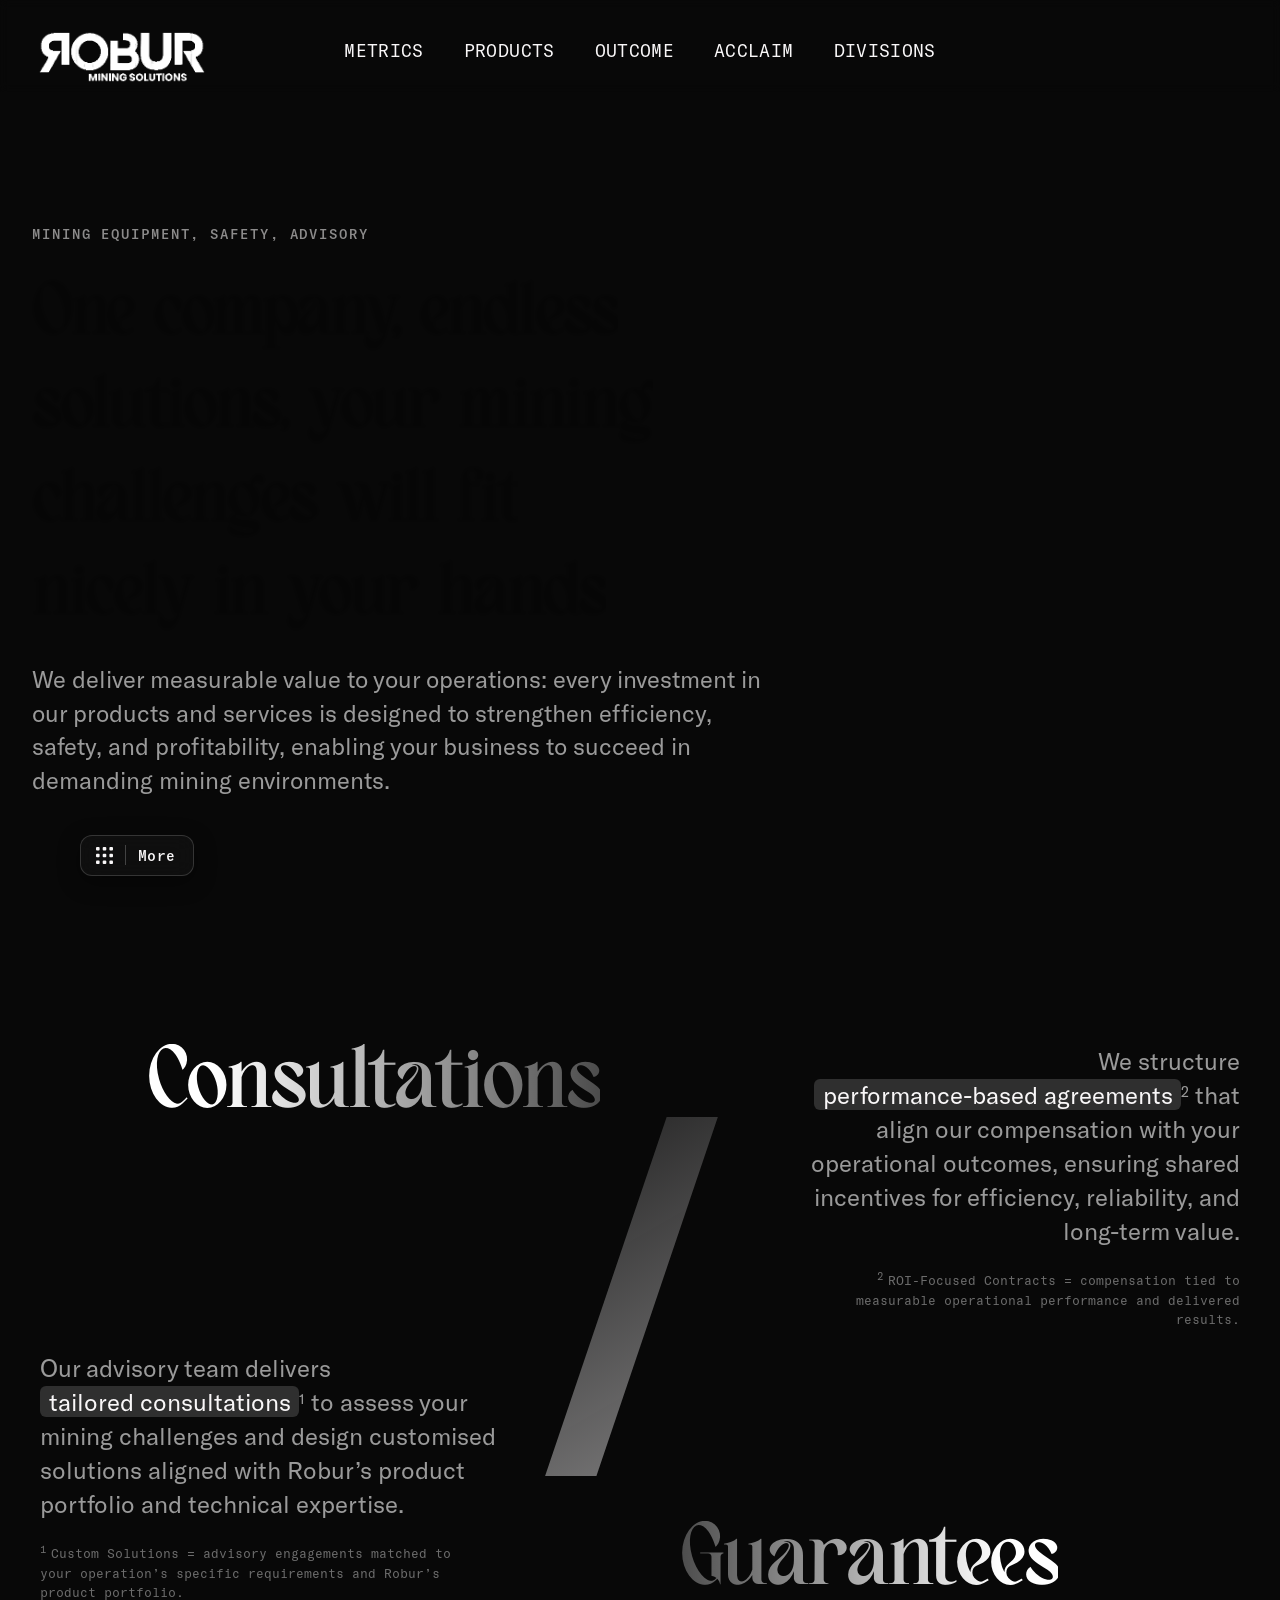
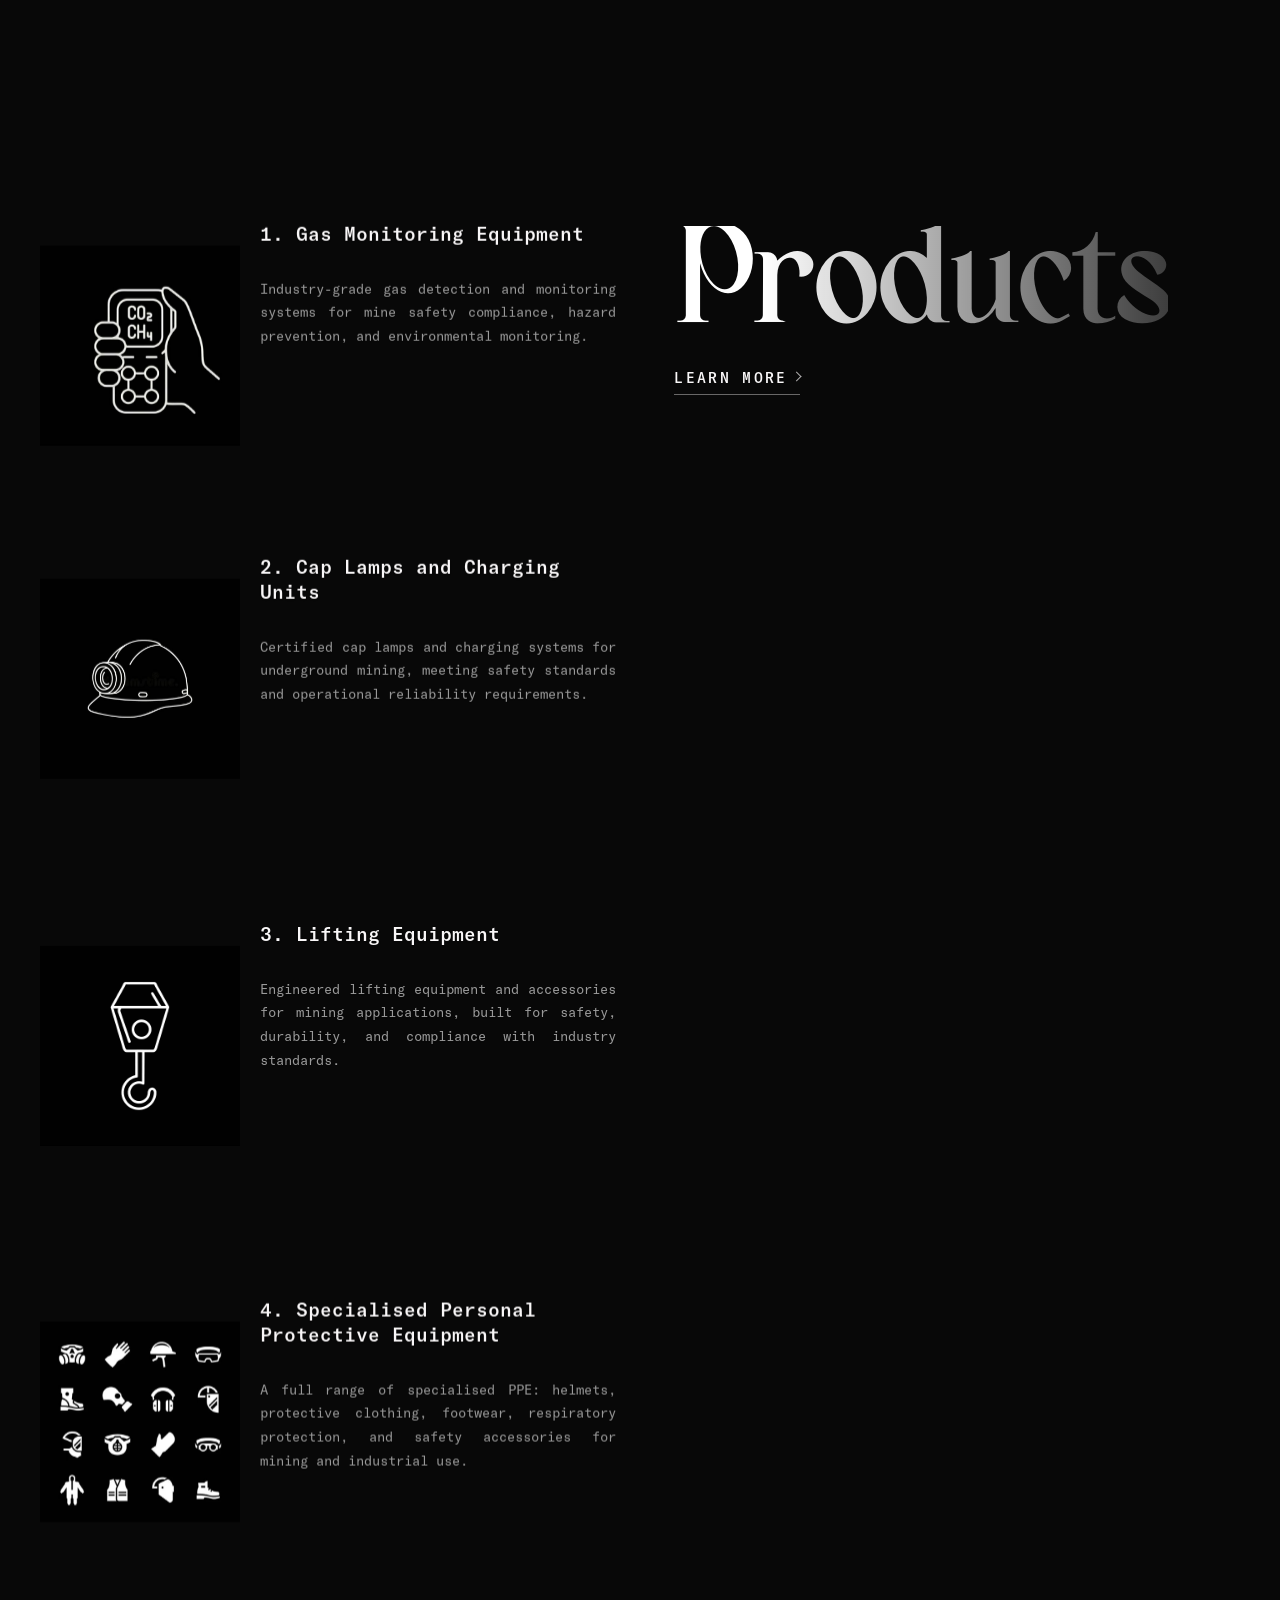
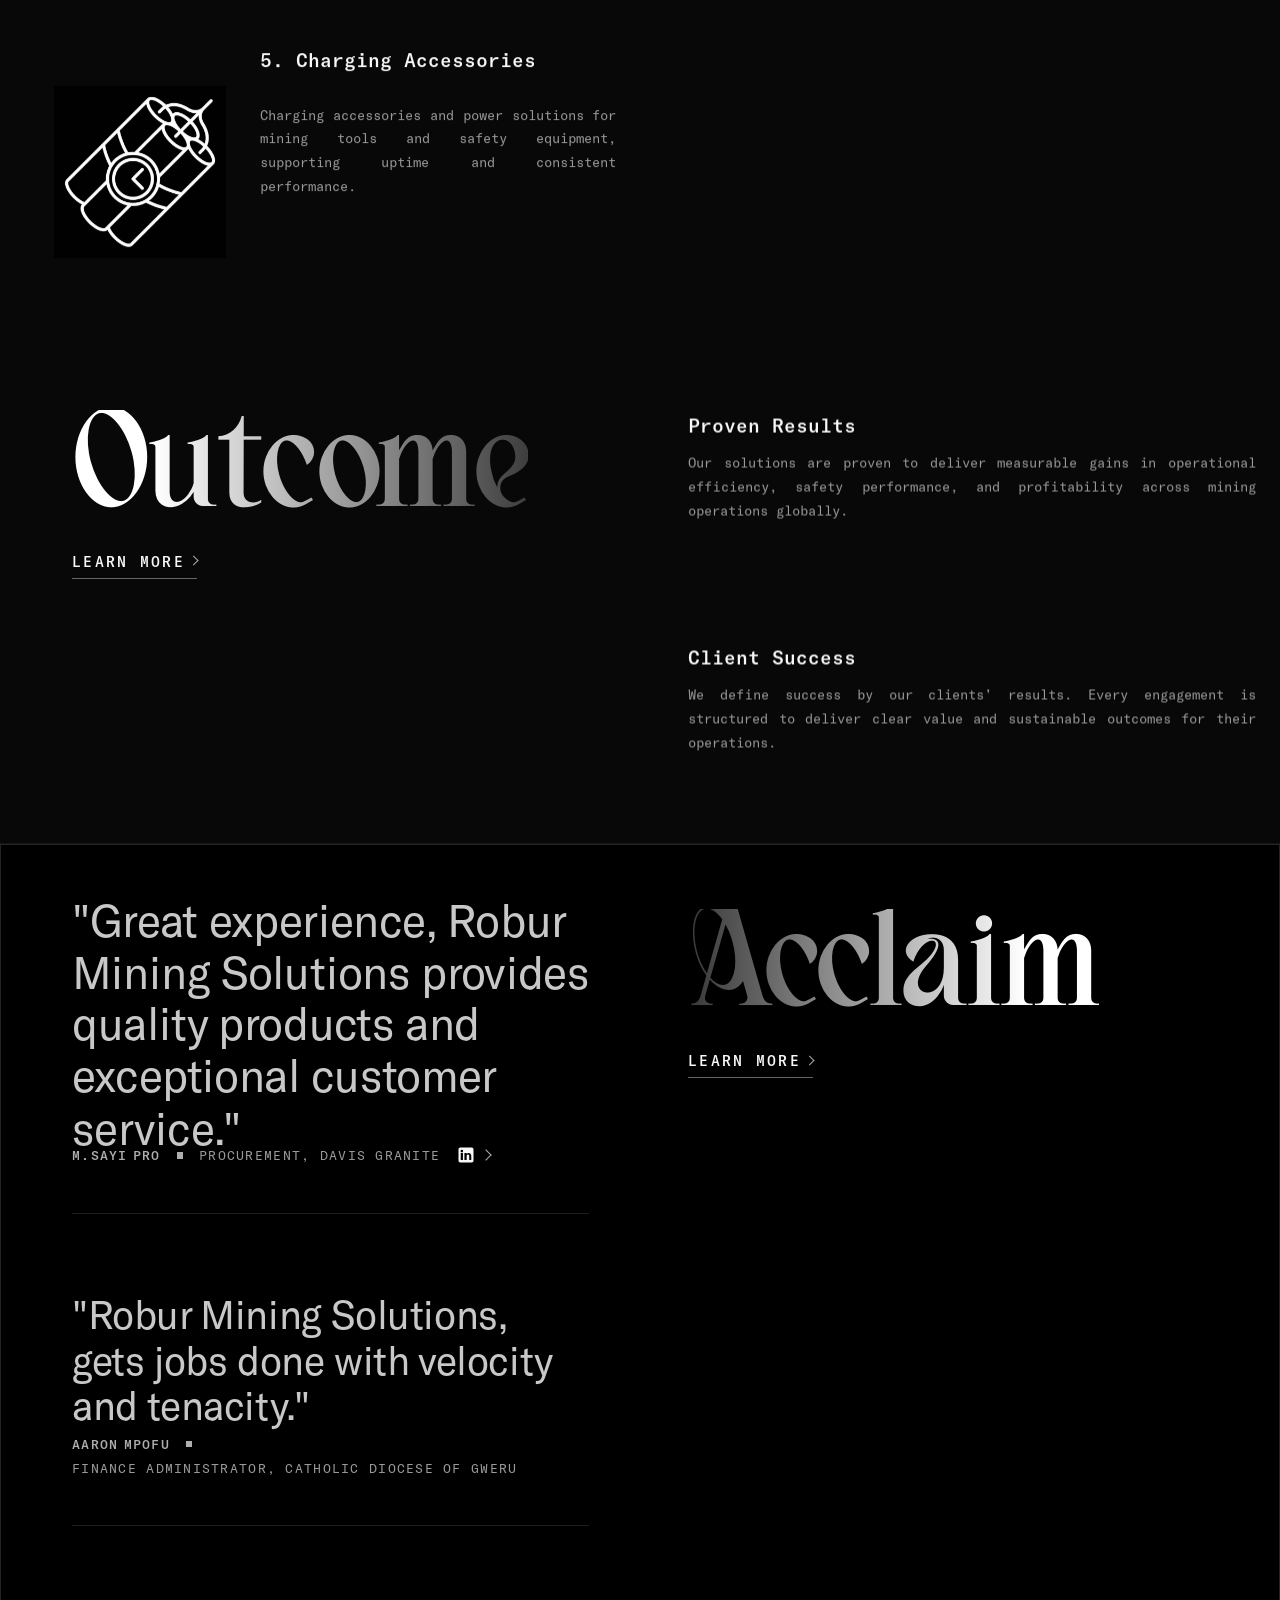
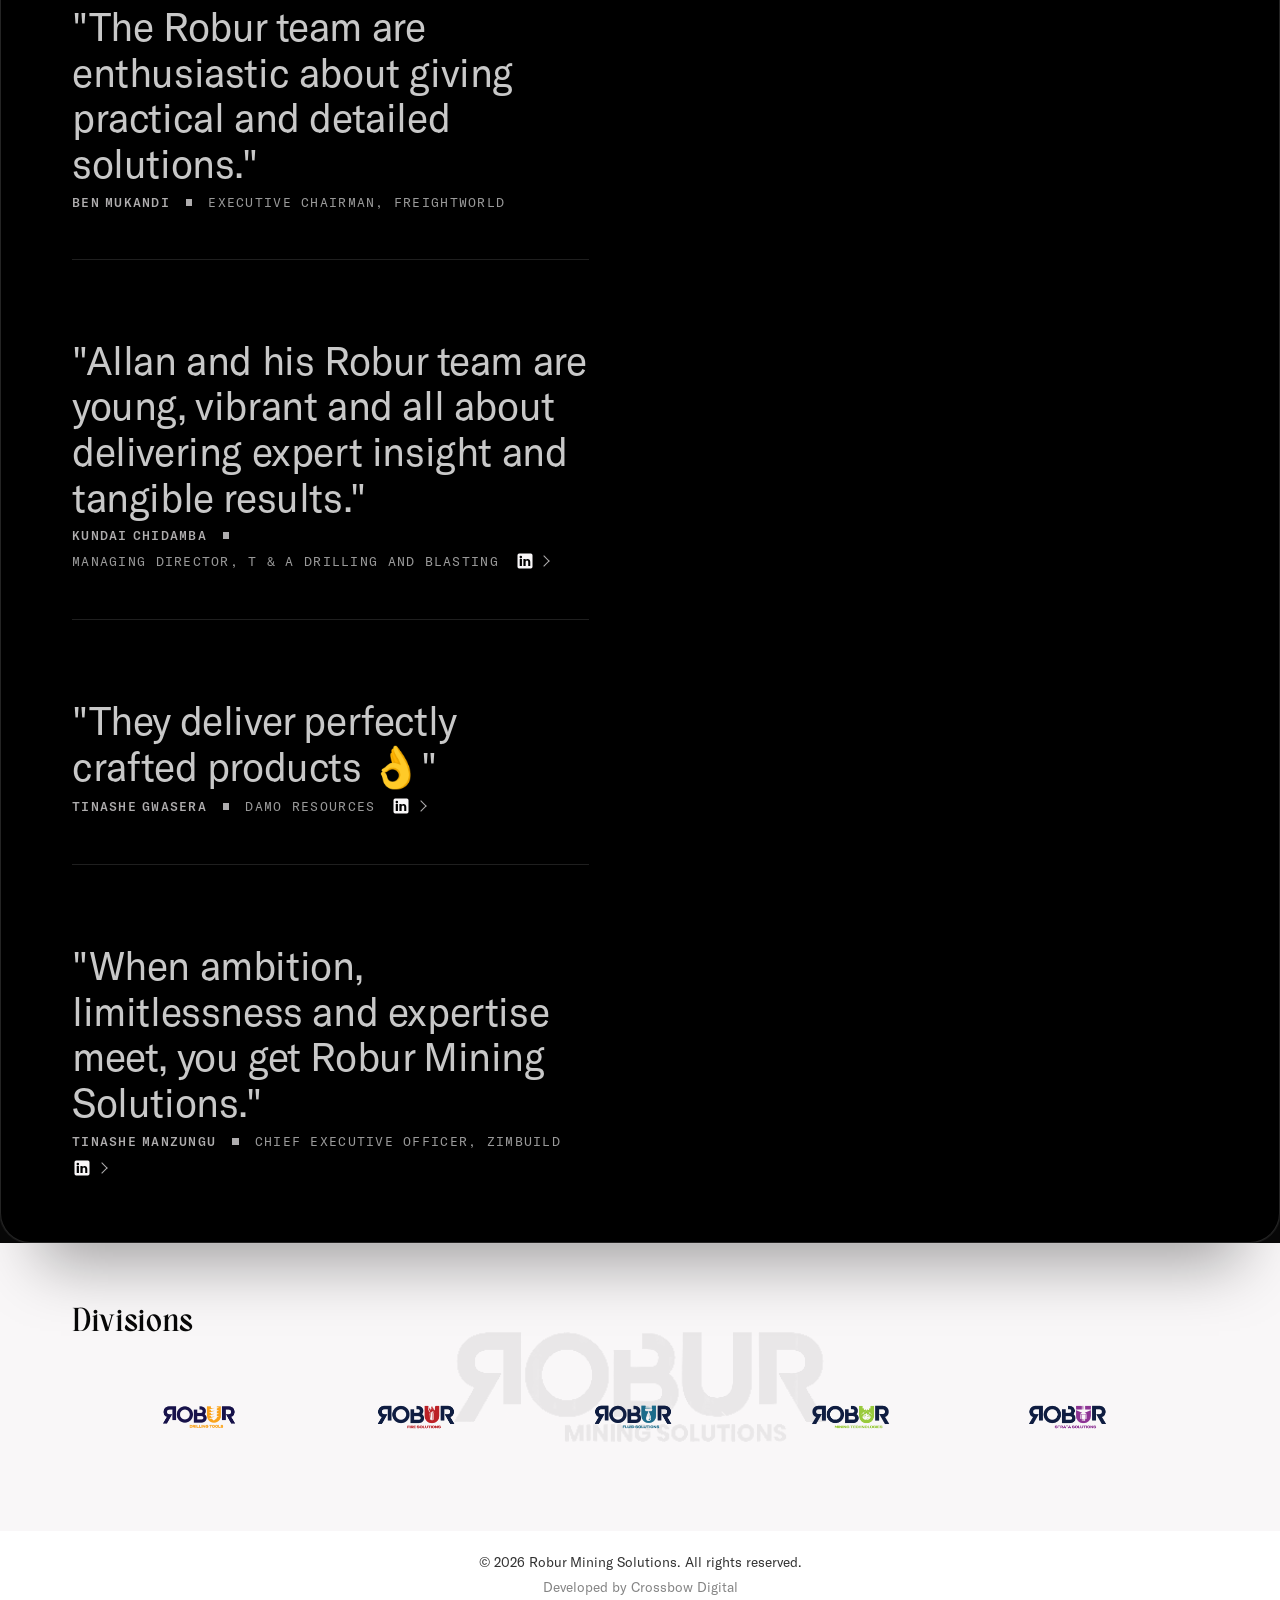
==== commit 1fe5d3b2: "Add cache-busting version to stylesheet links (v=2) Co-Authored-By: Claude Opus 4.8 <noreply@anthrop" ====
--- a/index.html
+++ b/index.html
@@ -37,7 +37,7 @@
     <title>Robur Mining Solutions, Mining Equipment, Safety & Advisory | Zimbabwe</title>
     <link rel="preconnect" href="https://fonts.googleapis.com">
     <link rel="preconnect" href="https://fonts.gstatic.com" crossorigin>
-    <link rel="stylesheet" href="web-styles.css">
+    <link rel="stylesheet" href="web-styles.css?v=2">
     <link rel="preload" as="image" href="images/final-logo.png" fetchpriority="high">
     <link rel="preload" as="style" href="https://fonts.googleapis.com/css2?family=Inter:wght@400;500;600;700;800&display=swap" onload="this.onload=null;this.rel='stylesheet'">
     <noscript><link rel="stylesheet" href="https://fonts.googleapis.com/css2?family=Inter:wght@400;500;600;700;800&display=swap"></noscript>
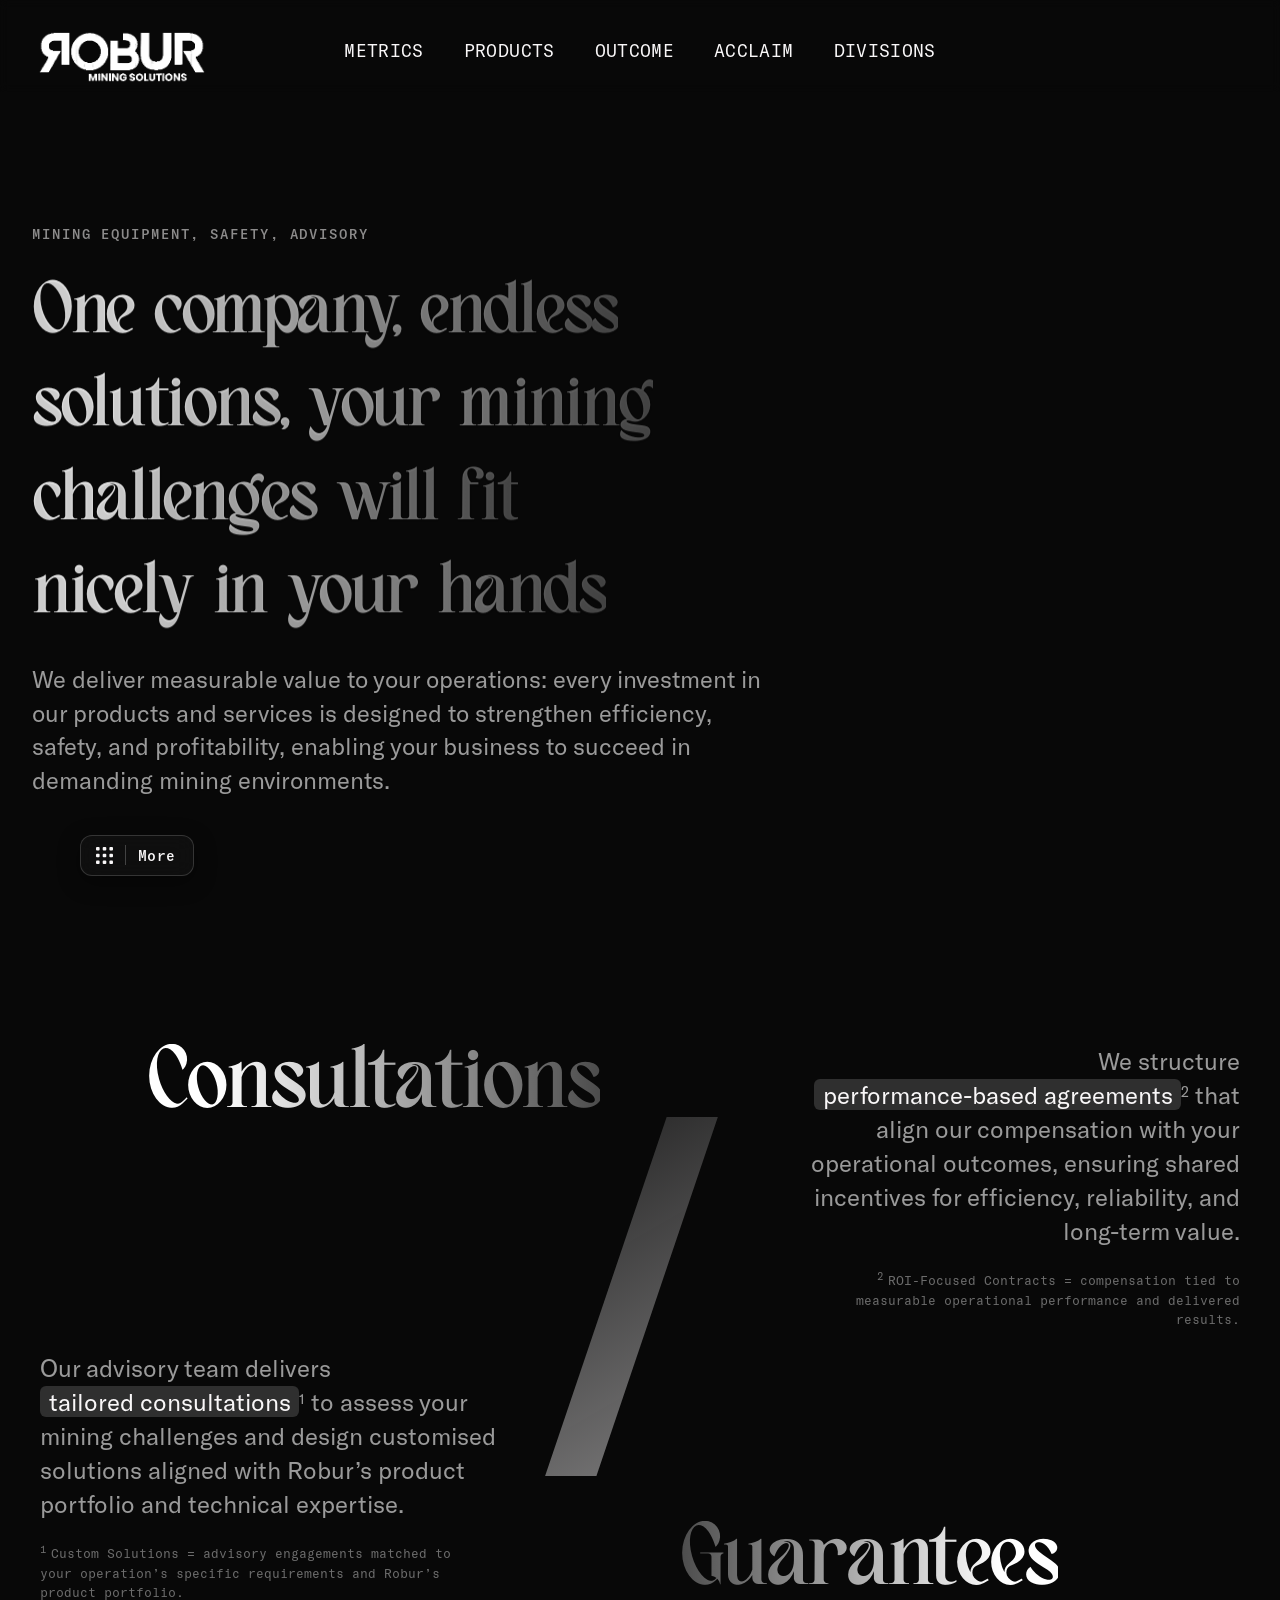
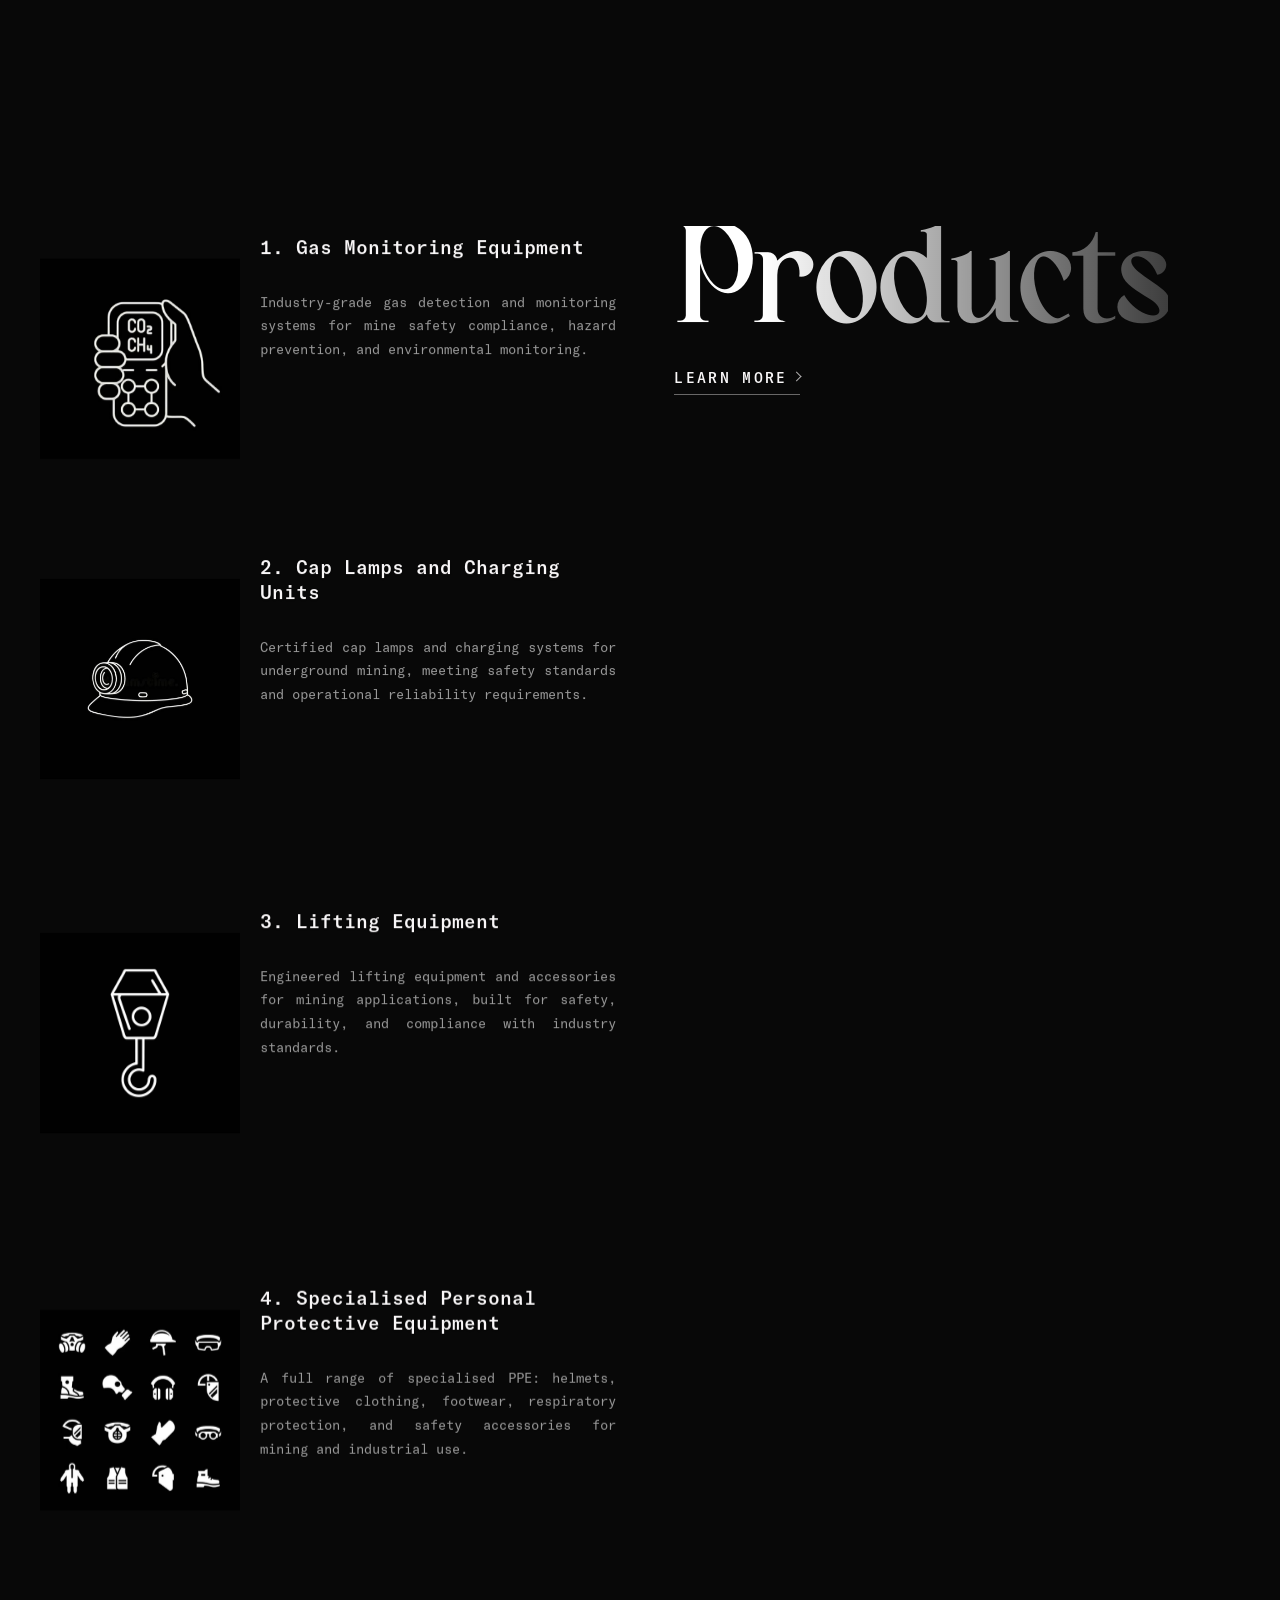
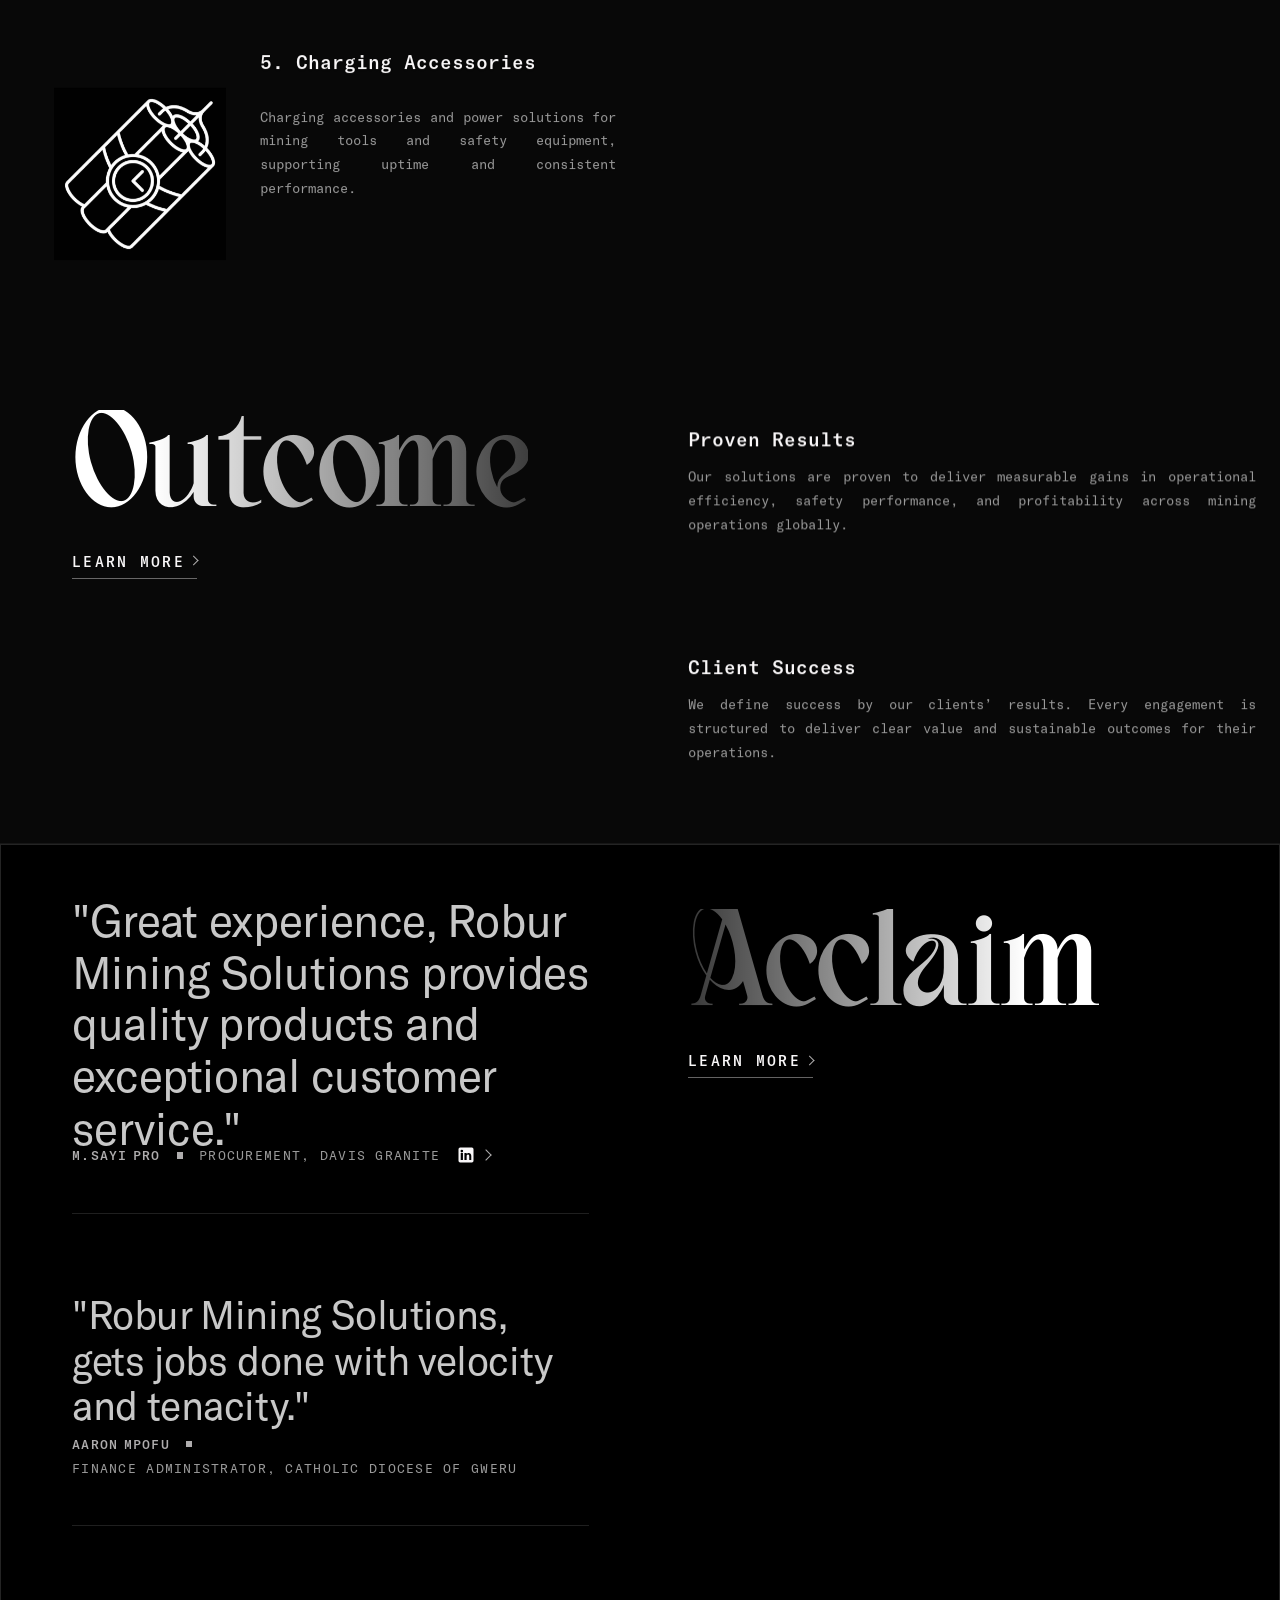
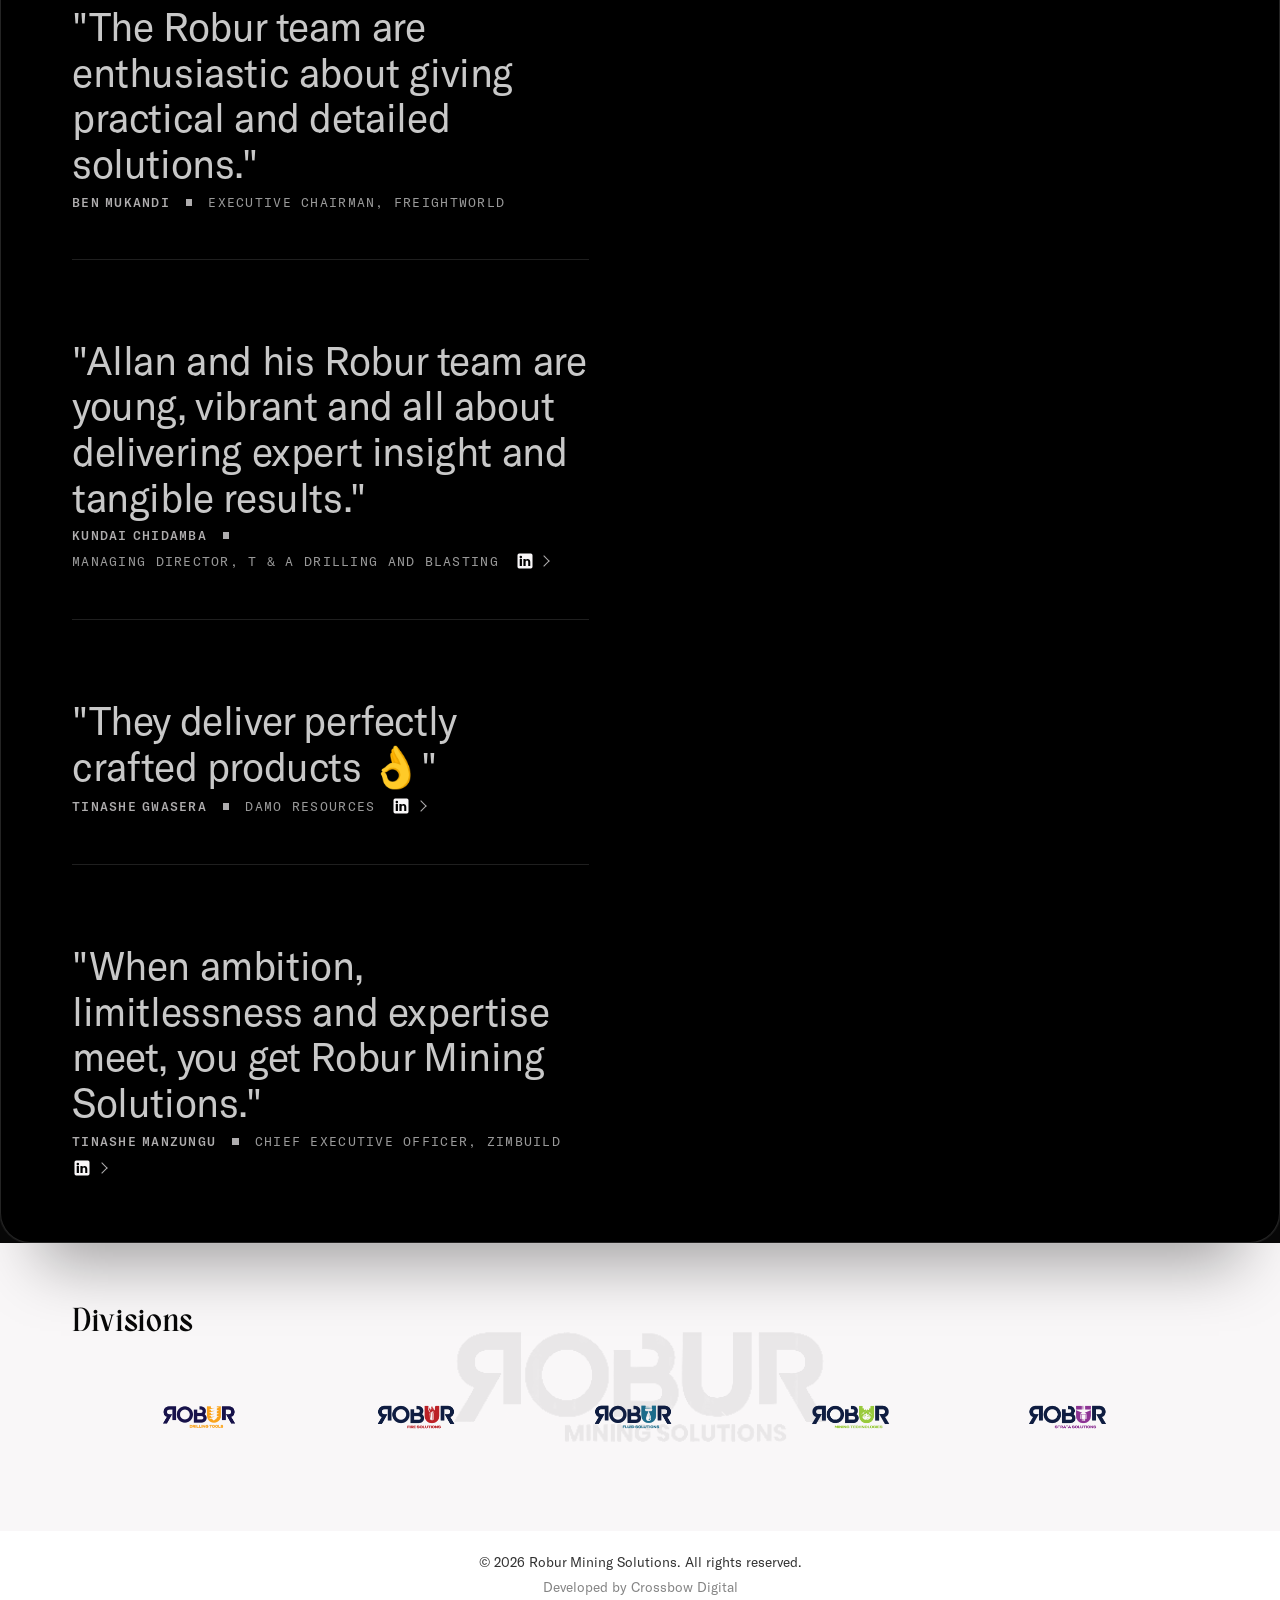
==== commit 9c9fbfb9: "Fix hero text invisible during slide (move gradient onto each line, off the overflow-clipped parent)" ====
--- a/index.html
+++ b/index.html
@@ -37,7 +37,7 @@
     <title>Robur Mining Solutions, Mining Equipment, Safety & Advisory | Zimbabwe</title>
     <link rel="preconnect" href="https://fonts.googleapis.com">
     <link rel="preconnect" href="https://fonts.gstatic.com" crossorigin>
-    <link rel="stylesheet" href="web-styles.css?v=2">
+    <link rel="stylesheet" href="web-styles.css?v=3">
     <link rel="preload" as="image" href="images/final-logo.png" fetchpriority="high">
     <link rel="preload" as="style" href="https://fonts.googleapis.com/css2?family=Inter:wght@400;500;600;700;800&display=swap" onload="this.onload=null;this.rel='stylesheet'">
     <noscript><link rel="stylesheet" href="https://fonts.googleapis.com/css2?family=Inter:wght@400;500;600;700;800&display=swap"></noscript>
--- a/web-styles.css
+++ b/web-styles.css
@@ -3268,9 +3268,22 @@
     padding-bottom: 0.08em;
     margin-bottom: -0.08em;
 }
+/* Clear the gradient from the parent (overflow-clip on the child lines breaks
+   an ancestor background-clip:text). Put the gradient on each sliding line. */
+.hero-title {
+    background-image: none !important;
+    -webkit-background-clip: border-box !important;
+    background-clip: border-box !important;
+    -webkit-text-fill-color: #f9f7f8 !important;
+}
 .hero-title .title-line .tl-inner {
     display: block;
     will-change: transform;
+    background-image: linear-gradient(to right, #ffffff 0%, #ffffff 15%, rgba(255,255,255,0.30) 100%);
+    -webkit-background-clip: text;
+    background-clip: text;
+    -webkit-text-fill-color: transparent;
+    color: transparent;
     animation: heroLineSlide 1.15s cubic-bezier(0.22, 1, 0.36, 1) backwards;
 }
 .hero-title .title-line:nth-child(1) .tl-inner { animation-delay: 0.20s; }
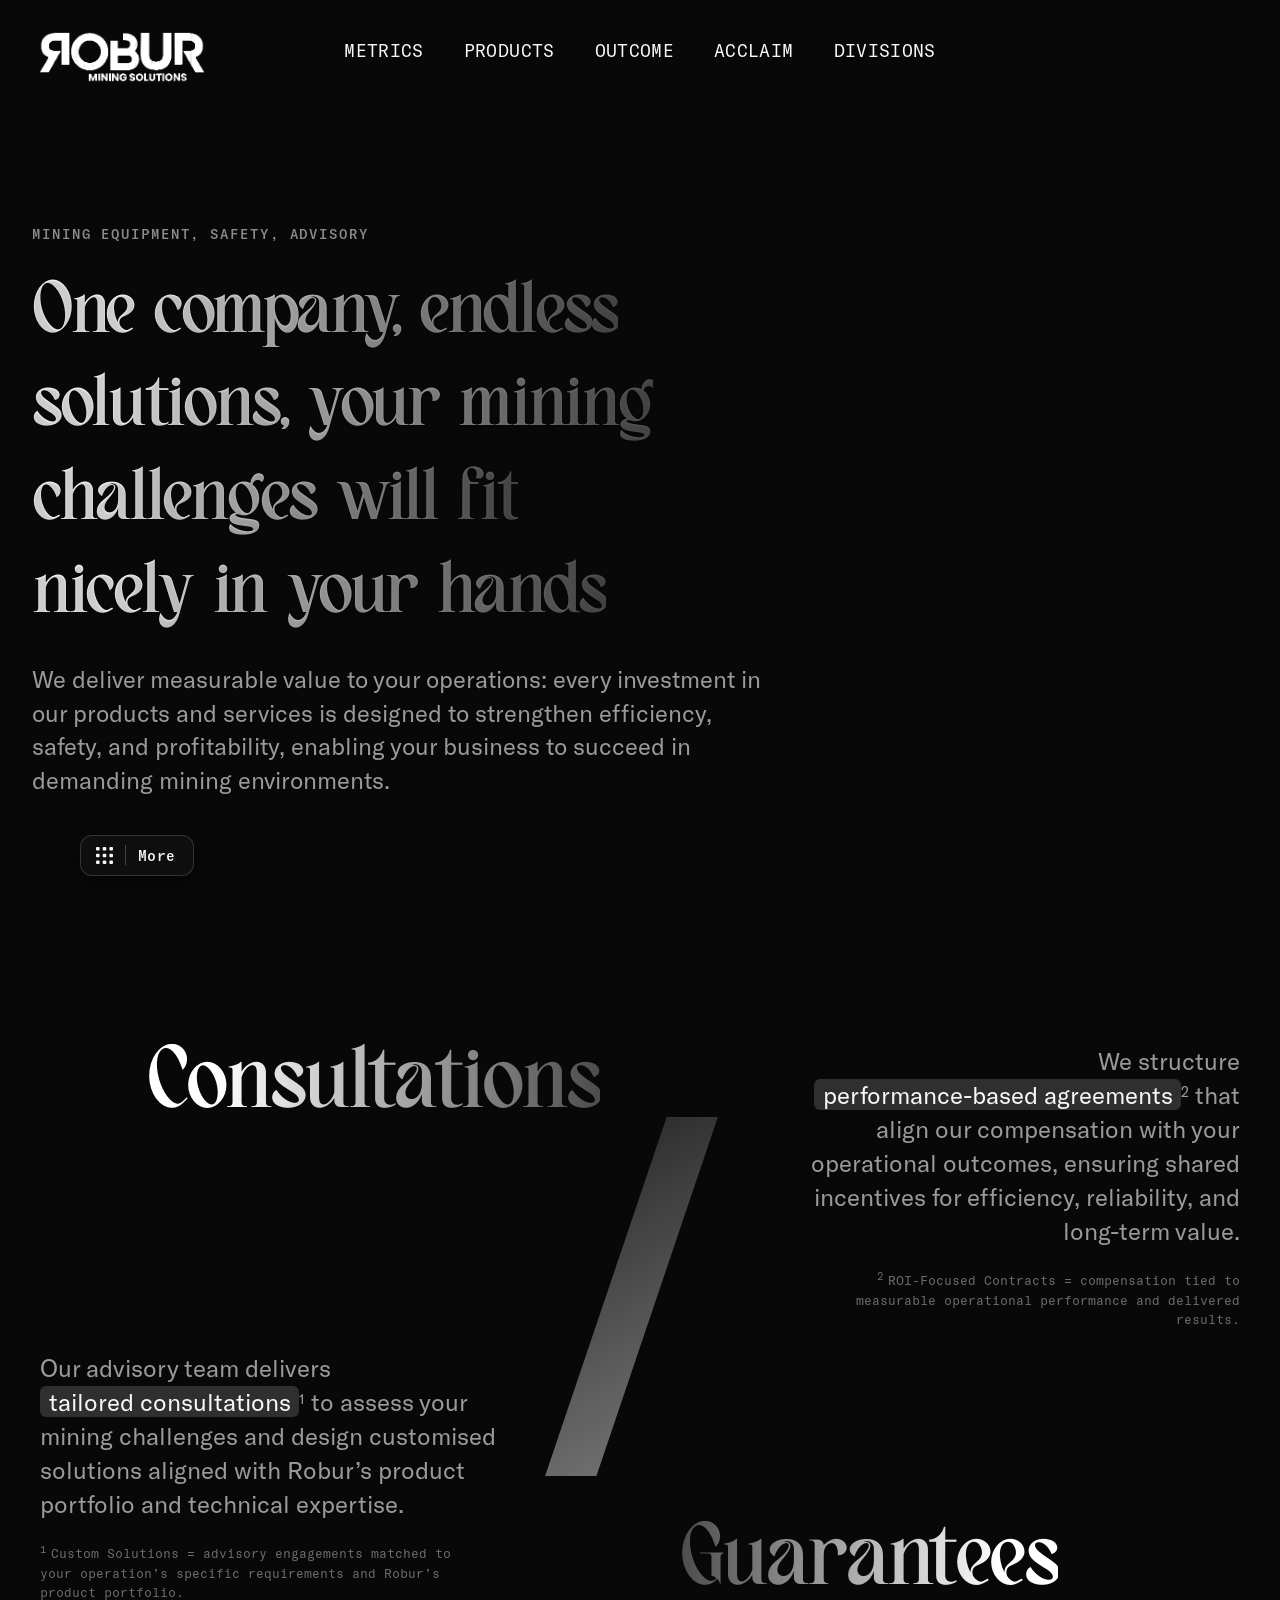
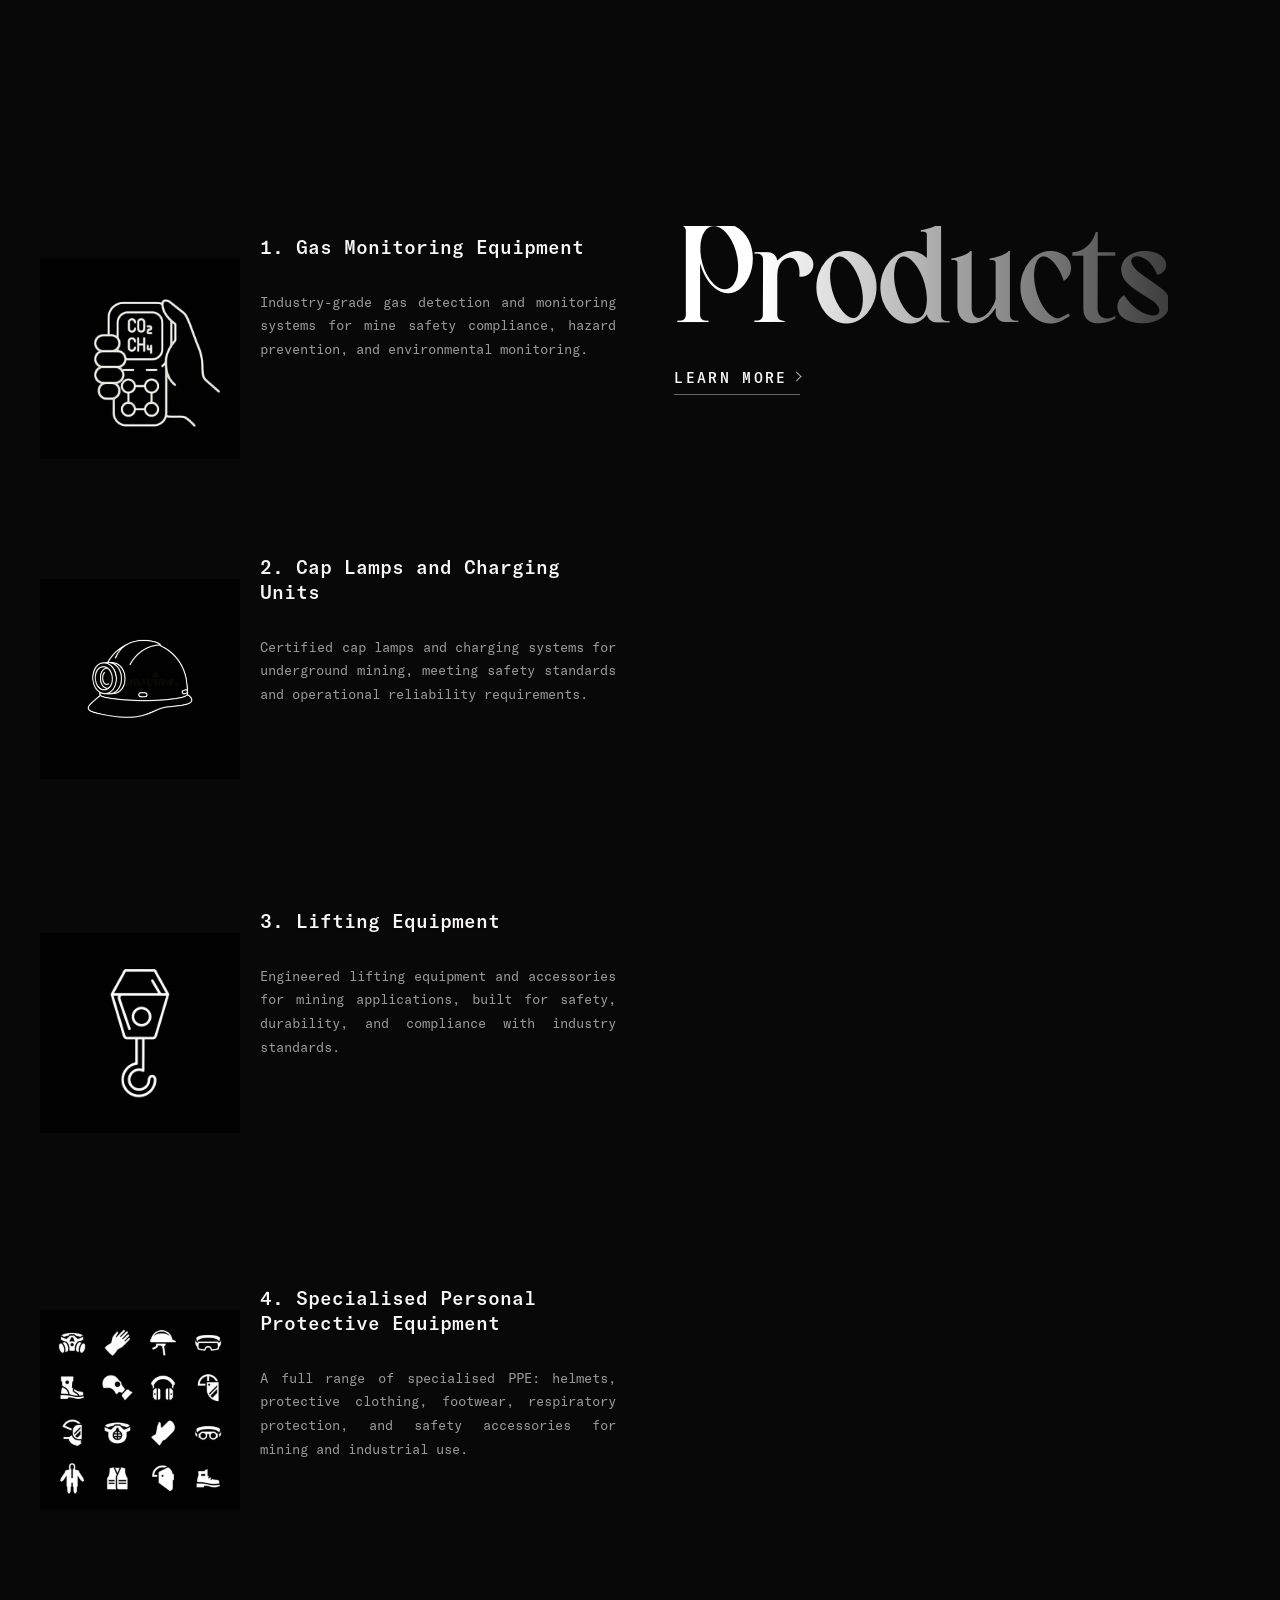
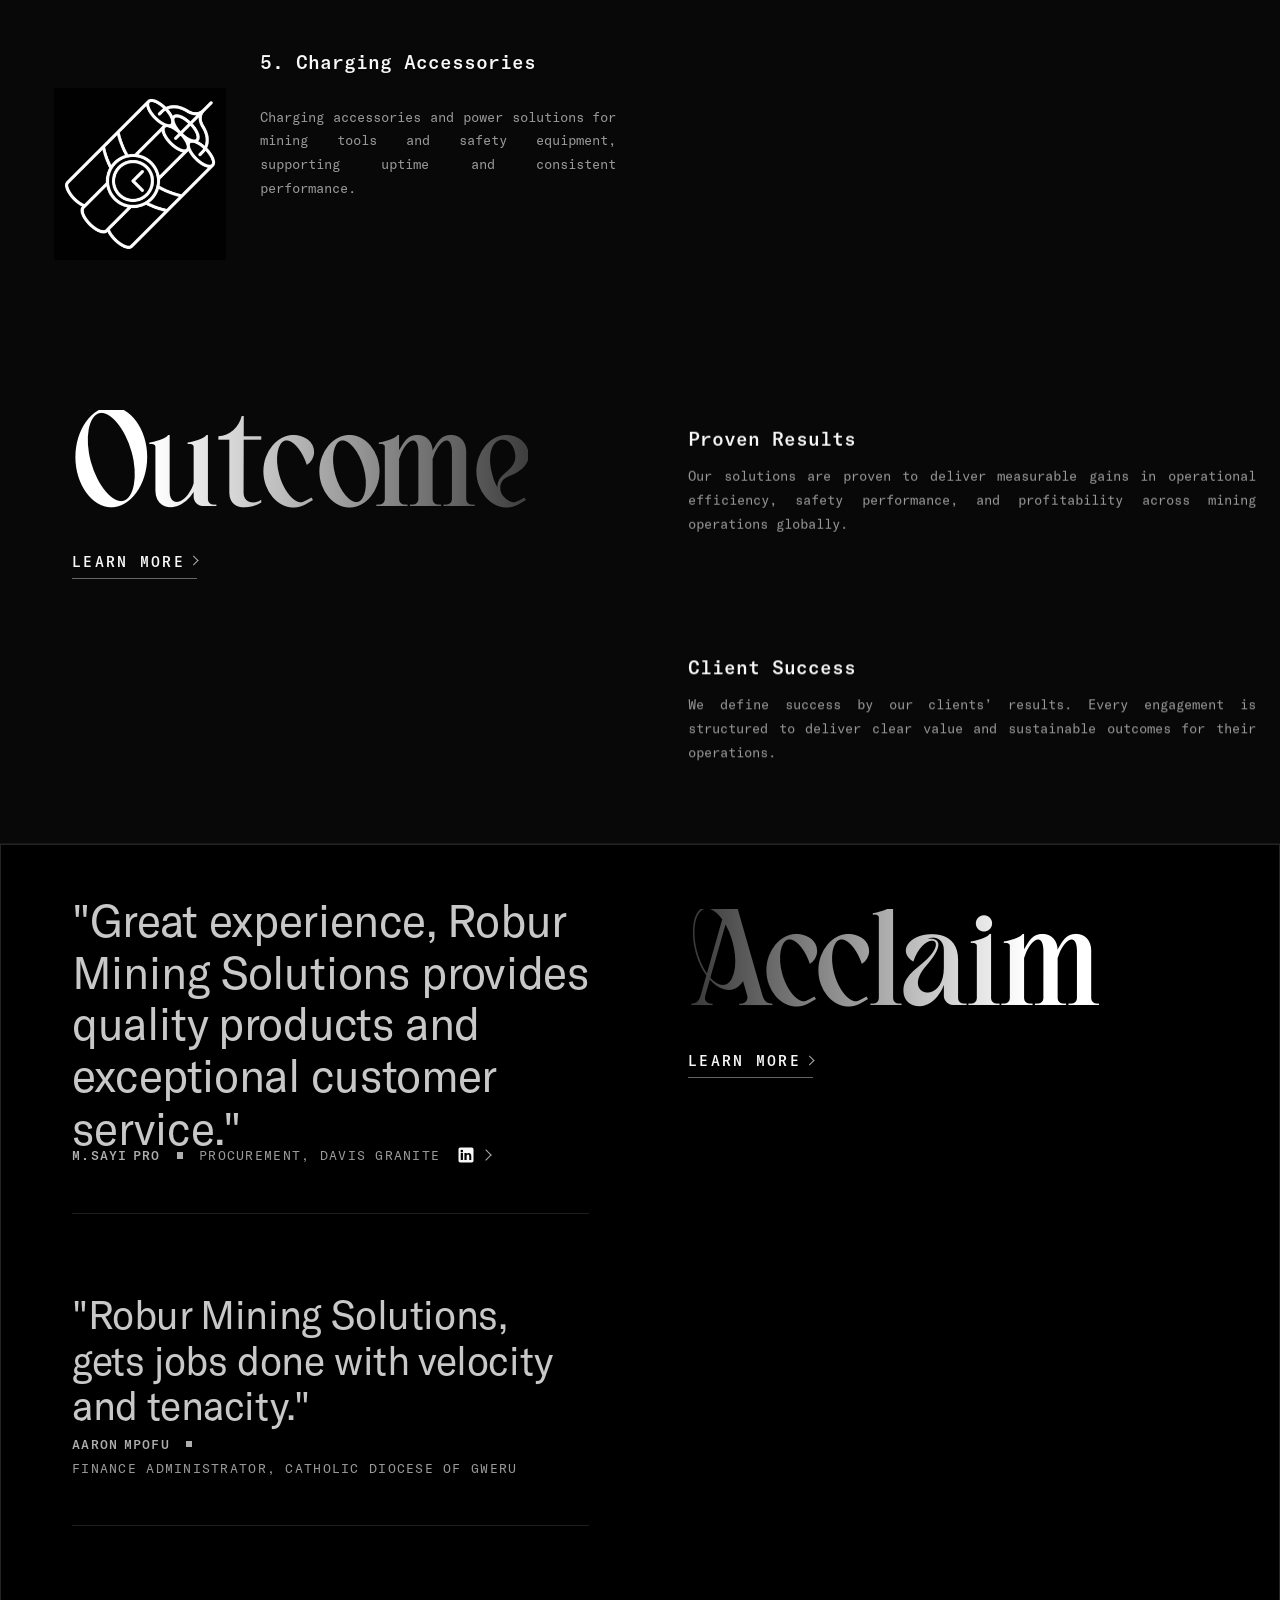
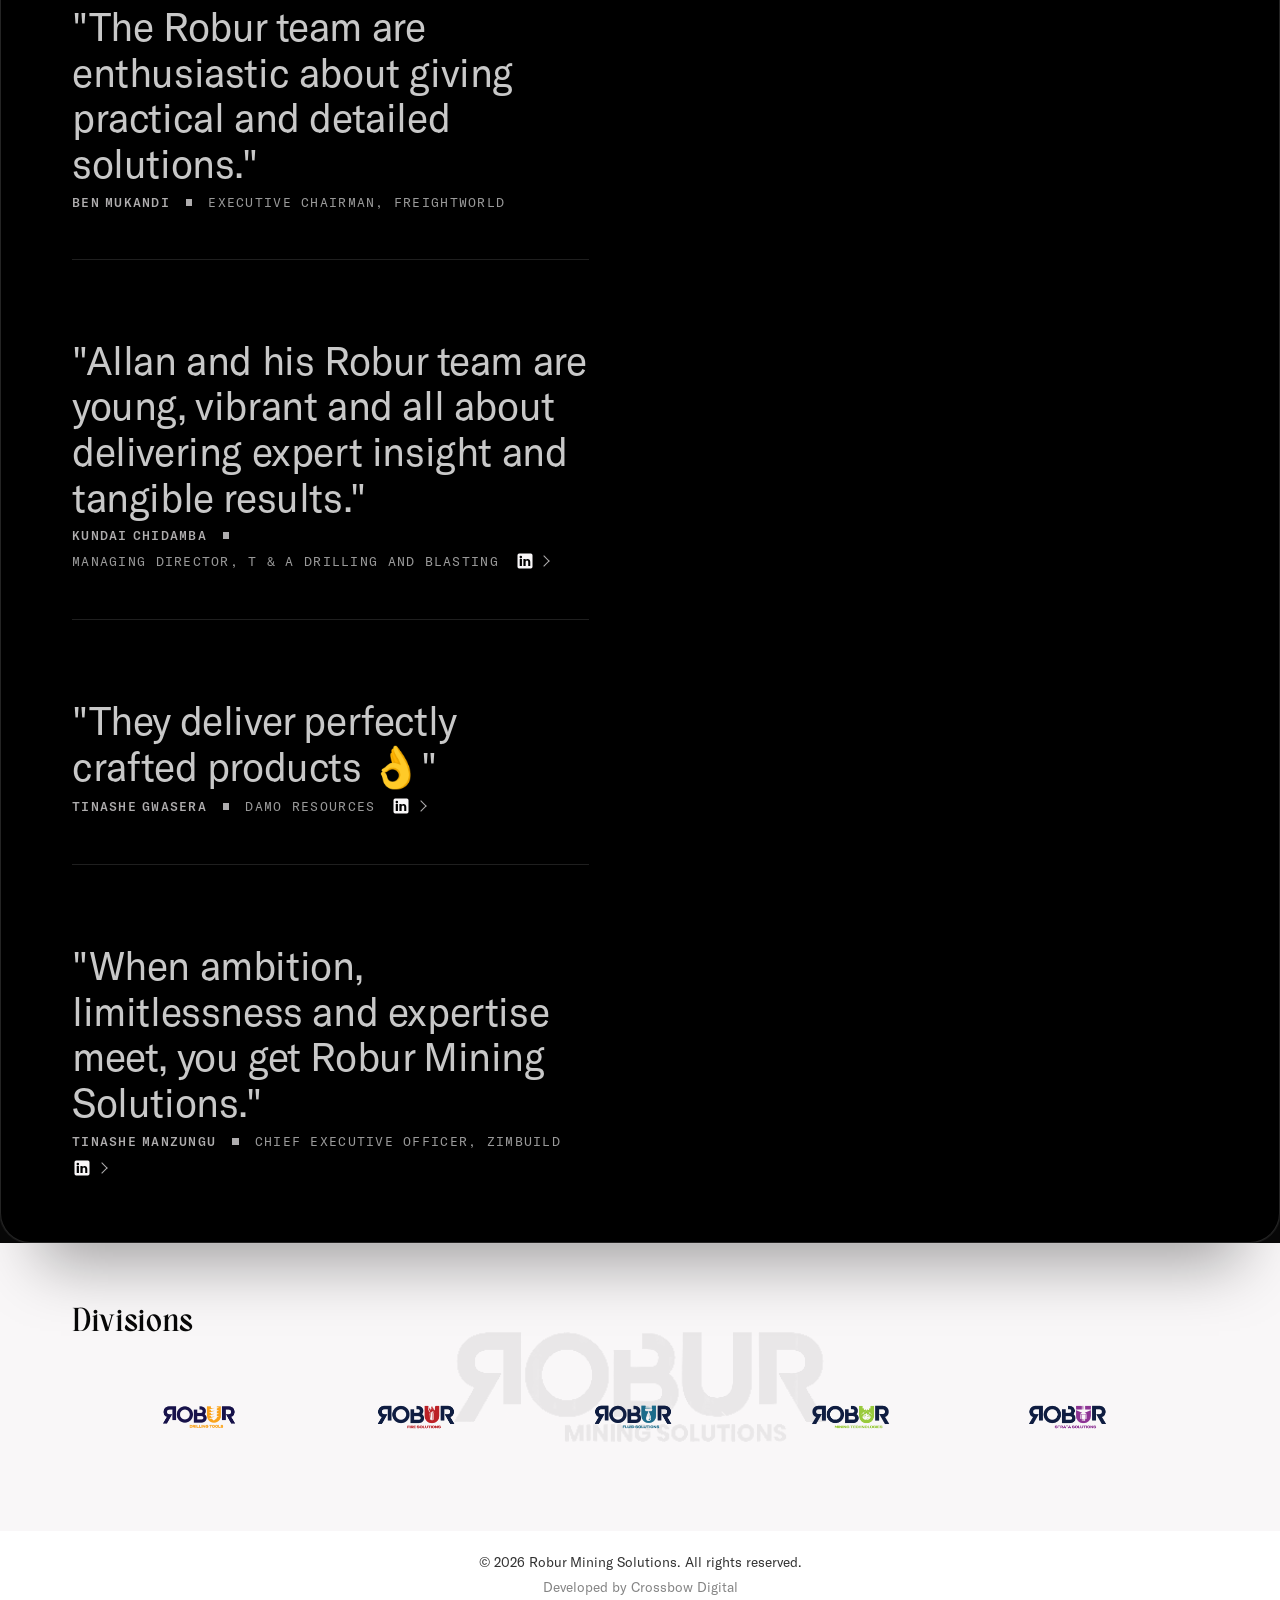
==== commit 13087898: "Hero title slides in from the left (beginner.app-style) Co-Authored-By: Claude Opus 4.8 <noreply@ant" ====
--- a/index.html
+++ b/index.html
@@ -37,7 +37,7 @@
     <title>Robur Mining Solutions, Mining Equipment, Safety & Advisory | Zimbabwe</title>
     <link rel="preconnect" href="https://fonts.googleapis.com">
     <link rel="preconnect" href="https://fonts.gstatic.com" crossorigin>
-    <link rel="stylesheet" href="web-styles.css?v=3">
+    <link rel="stylesheet" href="web-styles.css?v=4">
     <link rel="preload" as="image" href="images/final-logo.png" fetchpriority="high">
     <link rel="preload" as="style" href="https://fonts.googleapis.com/css2?family=Inter:wght@400;500;600;700;800&display=swap" onload="this.onload=null;this.rel='stylesheet'">
     <noscript><link rel="stylesheet" href="https://fonts.googleapis.com/css2?family=Inter:wght@400;500;600;700;800&display=swap"></noscript>
--- a/web-styles.css
+++ b/web-styles.css
@@ -3254,10 +3254,10 @@
     from { opacity: 0; transform: translateY(24px); }
     to   { opacity: 1; transform: translateY(0); }
 }
-/* Mask reveal: each line's text slides up from behind an overflow clip */
+/* Slide reveal: each line slides in from the left, like beginner.app */
 @keyframes heroLineSlide {
-    from { transform: translateY(105%); }
-    to   { transform: translateY(0); }
+    from { transform: translateX(-2.5em); opacity: 0; }
+    to   { transform: translateX(0);      opacity: 1; }
 }
 .hero-eyebrow {
     animation: heroReveal 0.9s cubic-bezier(0.16, 1, 0.3, 1) 0.1s backwards;
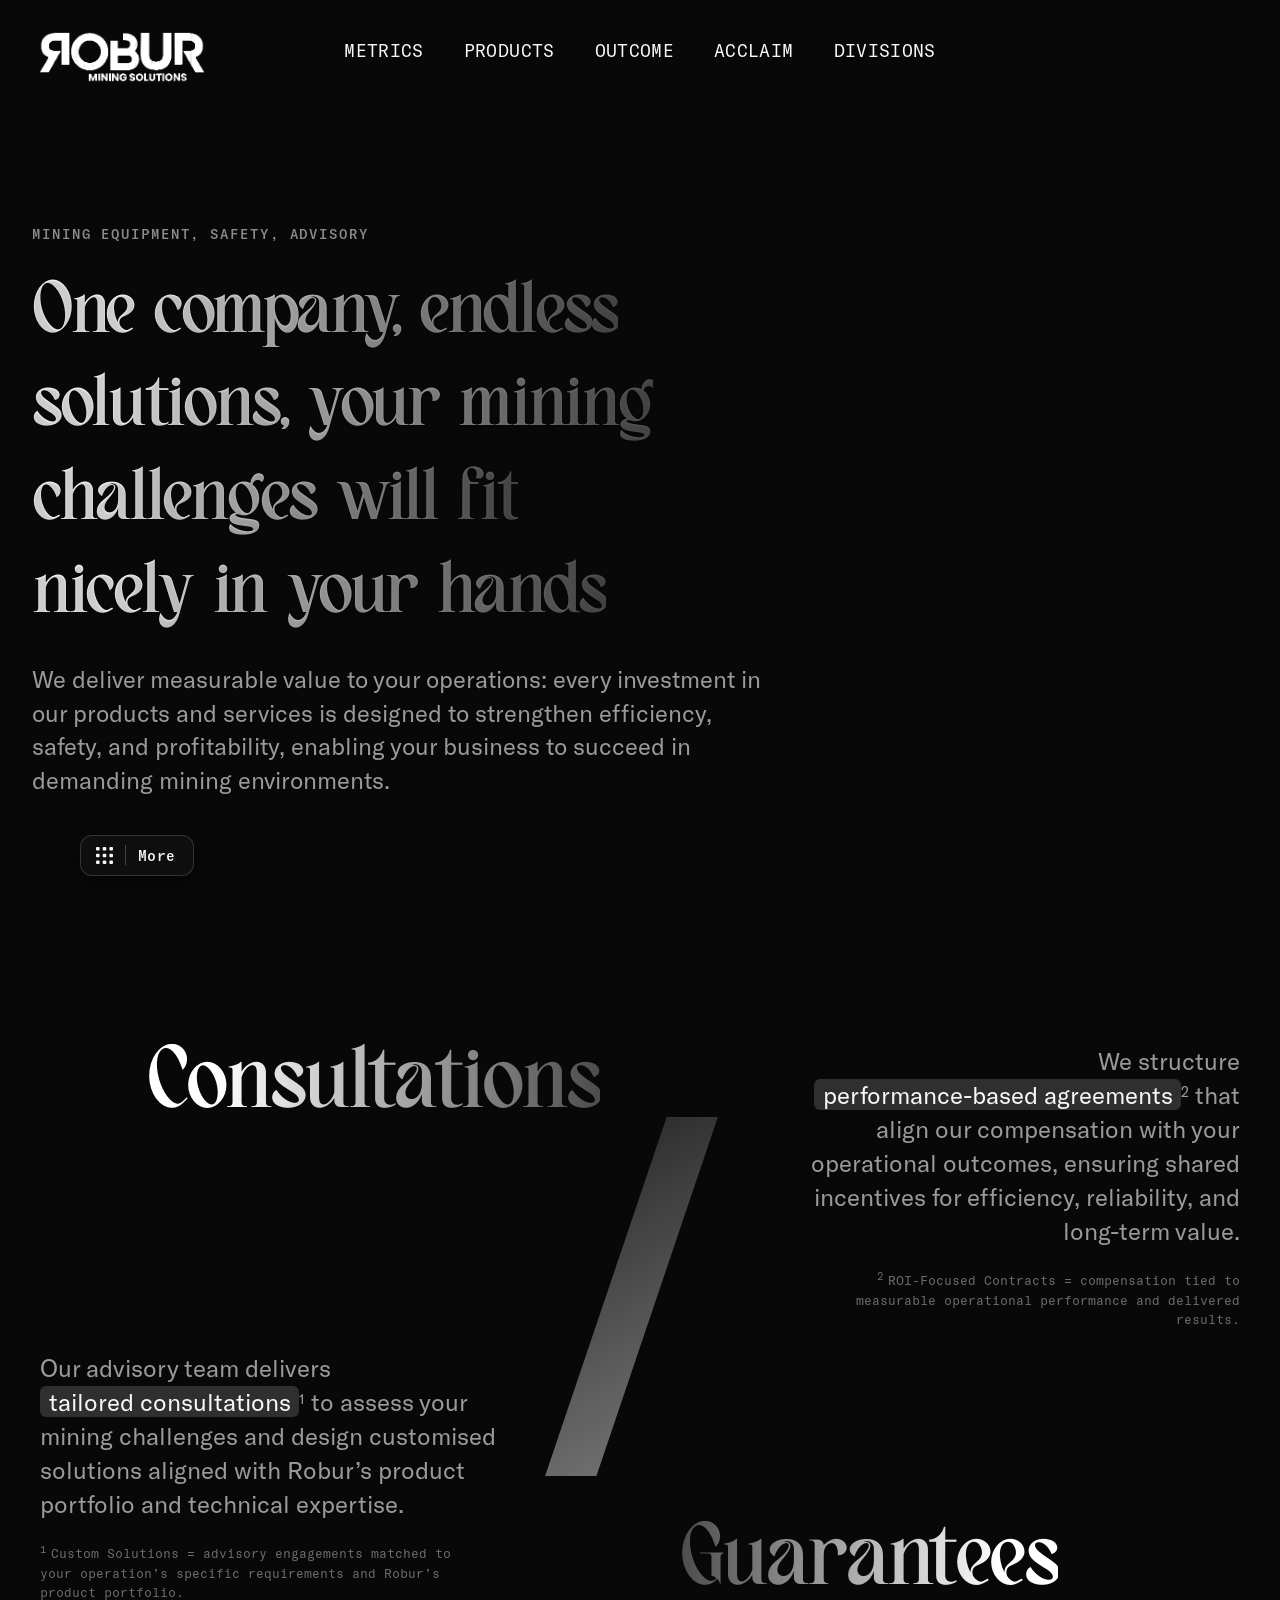
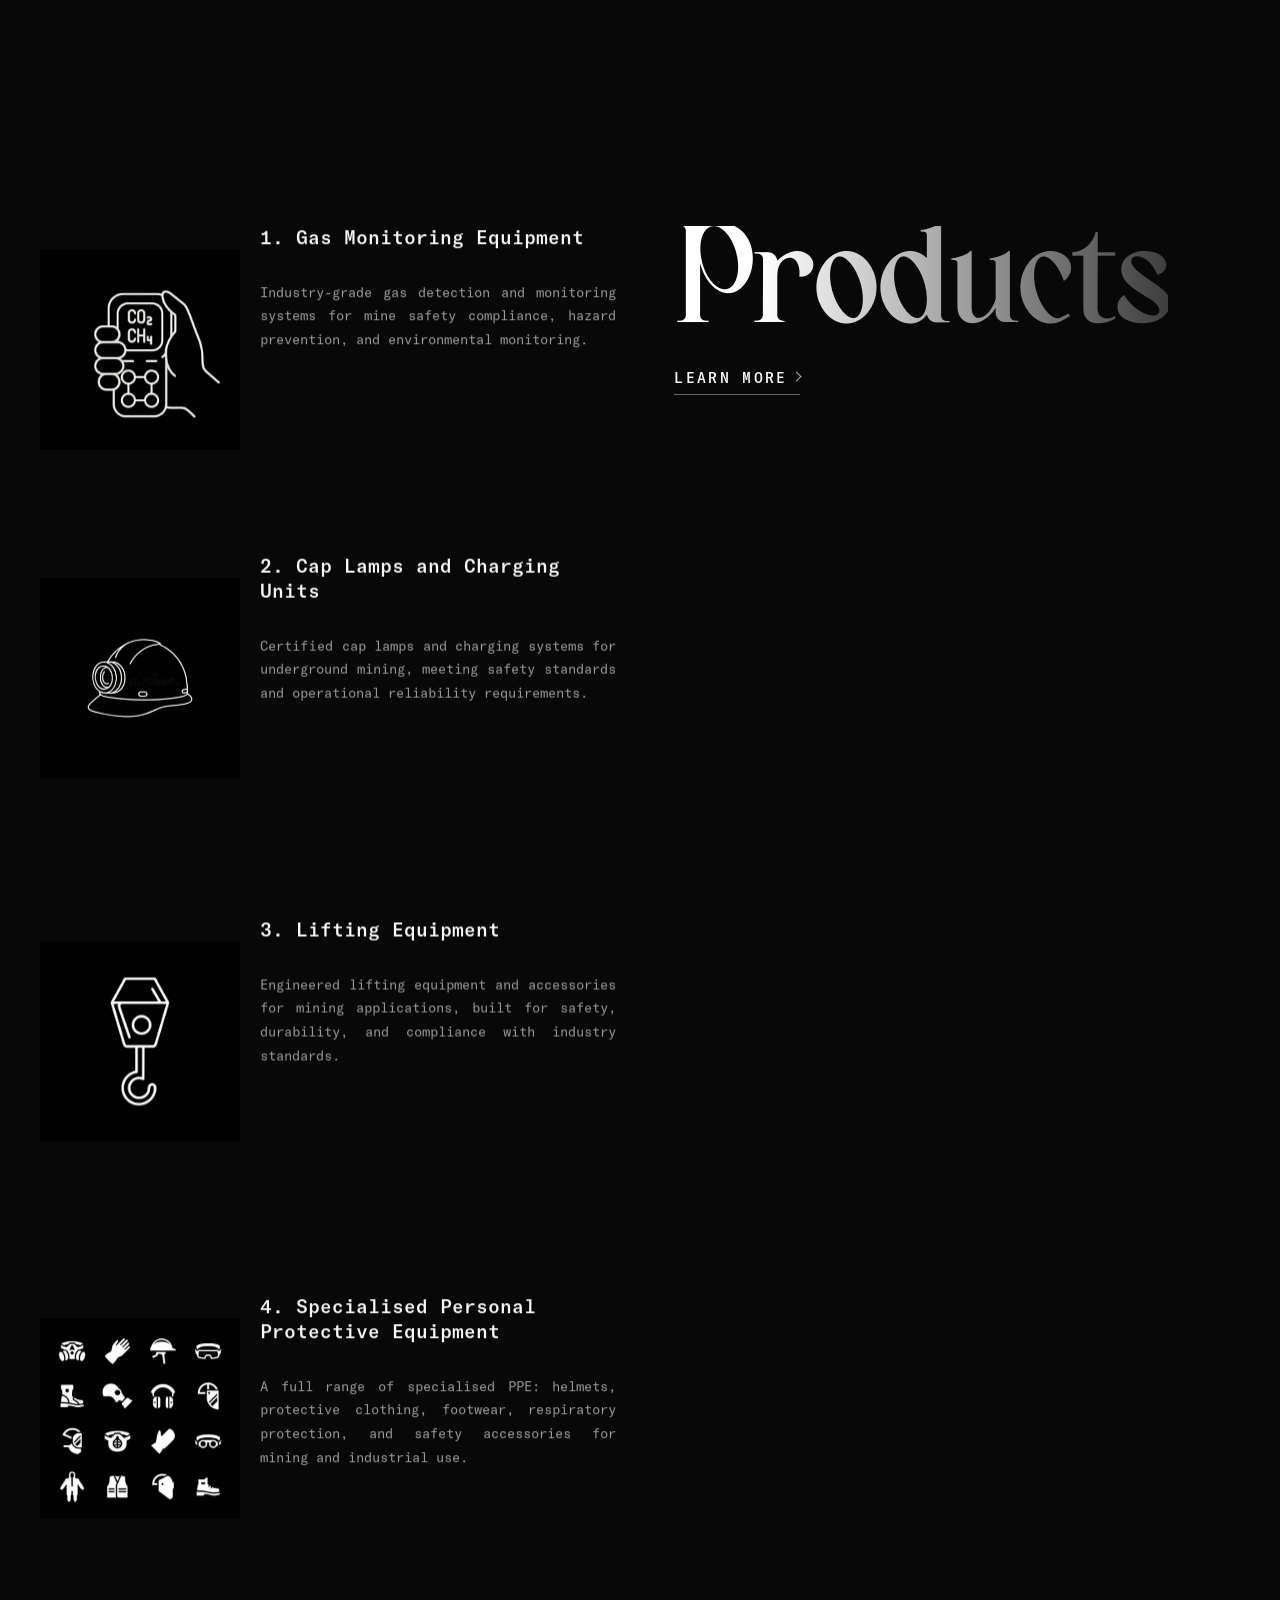
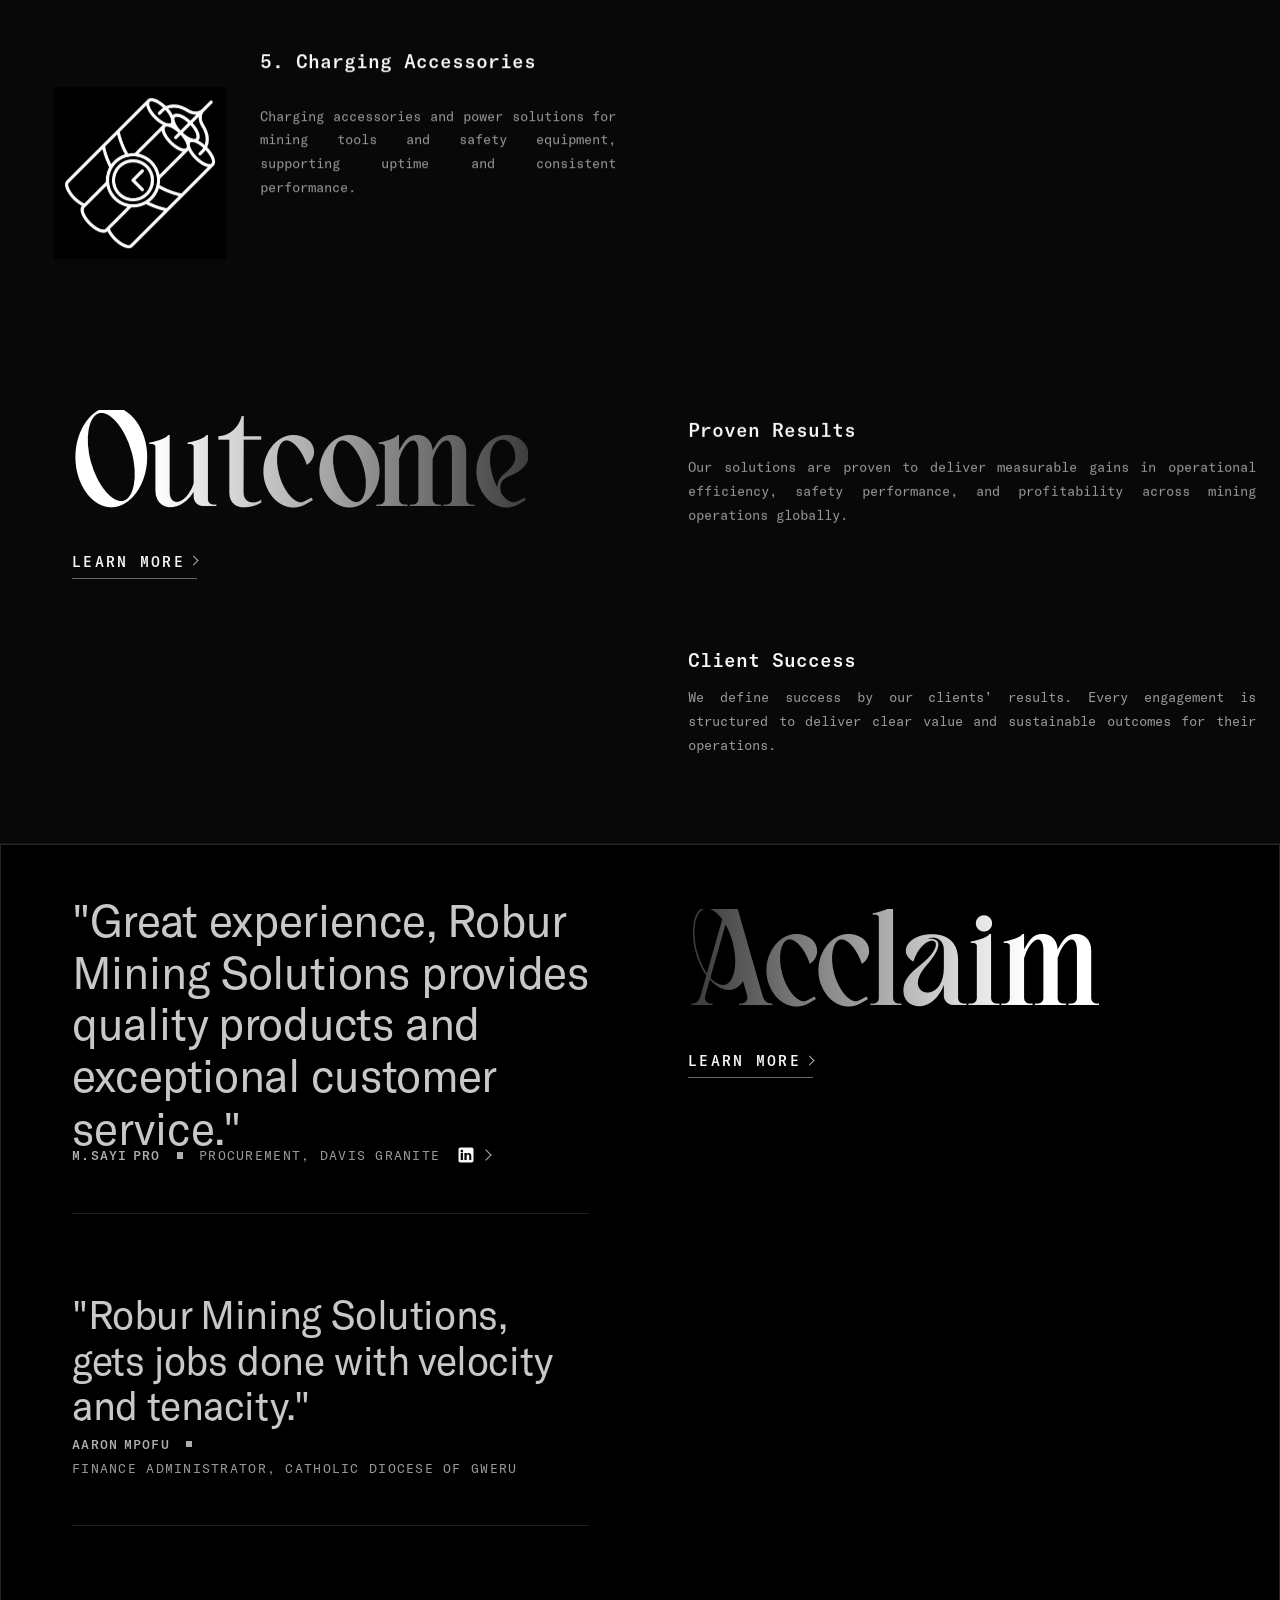
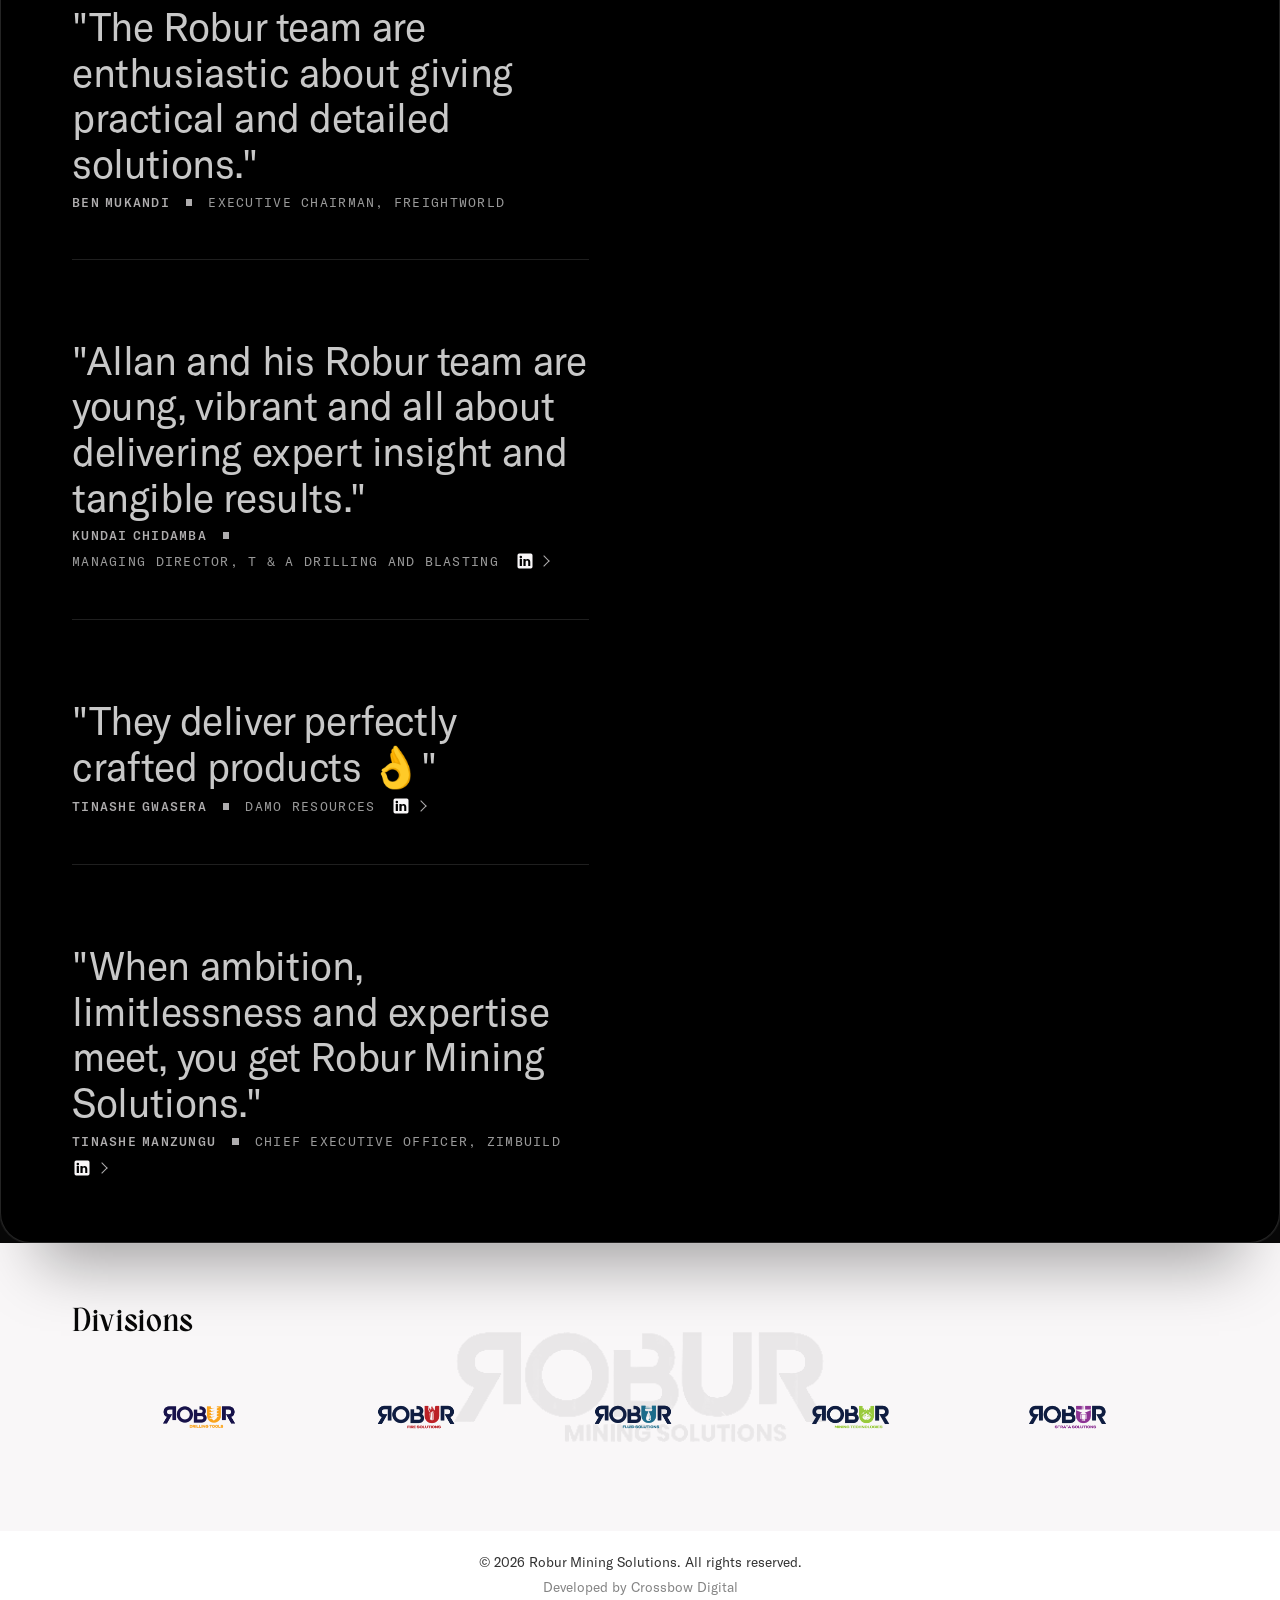
==== commit 2f256499: "Hero title slides in from the right, slower Co-Authored-By: Claude Opus 4.8 <noreply@anthropic.com>" ====
--- a/index.html
+++ b/index.html
@@ -37,7 +37,7 @@
     <title>Robur Mining Solutions, Mining Equipment, Safety & Advisory | Zimbabwe</title>
     <link rel="preconnect" href="https://fonts.googleapis.com">
     <link rel="preconnect" href="https://fonts.gstatic.com" crossorigin>
-    <link rel="stylesheet" href="web-styles.css?v=4">
+    <link rel="stylesheet" href="web-styles.css?v=5">
     <link rel="preload" as="image" href="images/final-logo.png" fetchpriority="high">
     <link rel="preload" as="style" href="https://fonts.googleapis.com/css2?family=Inter:wght@400;500;600;700;800&display=swap" onload="this.onload=null;this.rel='stylesheet'">
     <noscript><link rel="stylesheet" href="https://fonts.googleapis.com/css2?family=Inter:wght@400;500;600;700;800&display=swap"></noscript>
--- a/web-styles.css
+++ b/web-styles.css
@@ -3256,8 +3256,8 @@
 }
 /* Slide reveal: each line slides in from the left, like beginner.app */
 @keyframes heroLineSlide {
-    from { transform: translateX(-2.5em); opacity: 0; }
-    to   { transform: translateX(0);      opacity: 1; }
+    from { transform: translateX(2.5em); opacity: 0; }
+    to   { transform: translateX(0);     opacity: 1; }
 }
 .hero-eyebrow {
     animation: heroReveal 0.9s cubic-bezier(0.16, 1, 0.3, 1) 0.1s backwards;
@@ -3284,7 +3284,7 @@
     background-clip: text;
     -webkit-text-fill-color: transparent;
     color: transparent;
-    animation: heroLineSlide 1.15s cubic-bezier(0.22, 1, 0.36, 1) backwards;
+    animation: heroLineSlide 1.7s cubic-bezier(0.22, 1, 0.36, 1) backwards;
 }
 .hero-title .title-line:nth-child(1) .tl-inner { animation-delay: 0.20s; }
 .hero-title .title-line:nth-child(2) .tl-inner { animation-delay: 0.33s; }
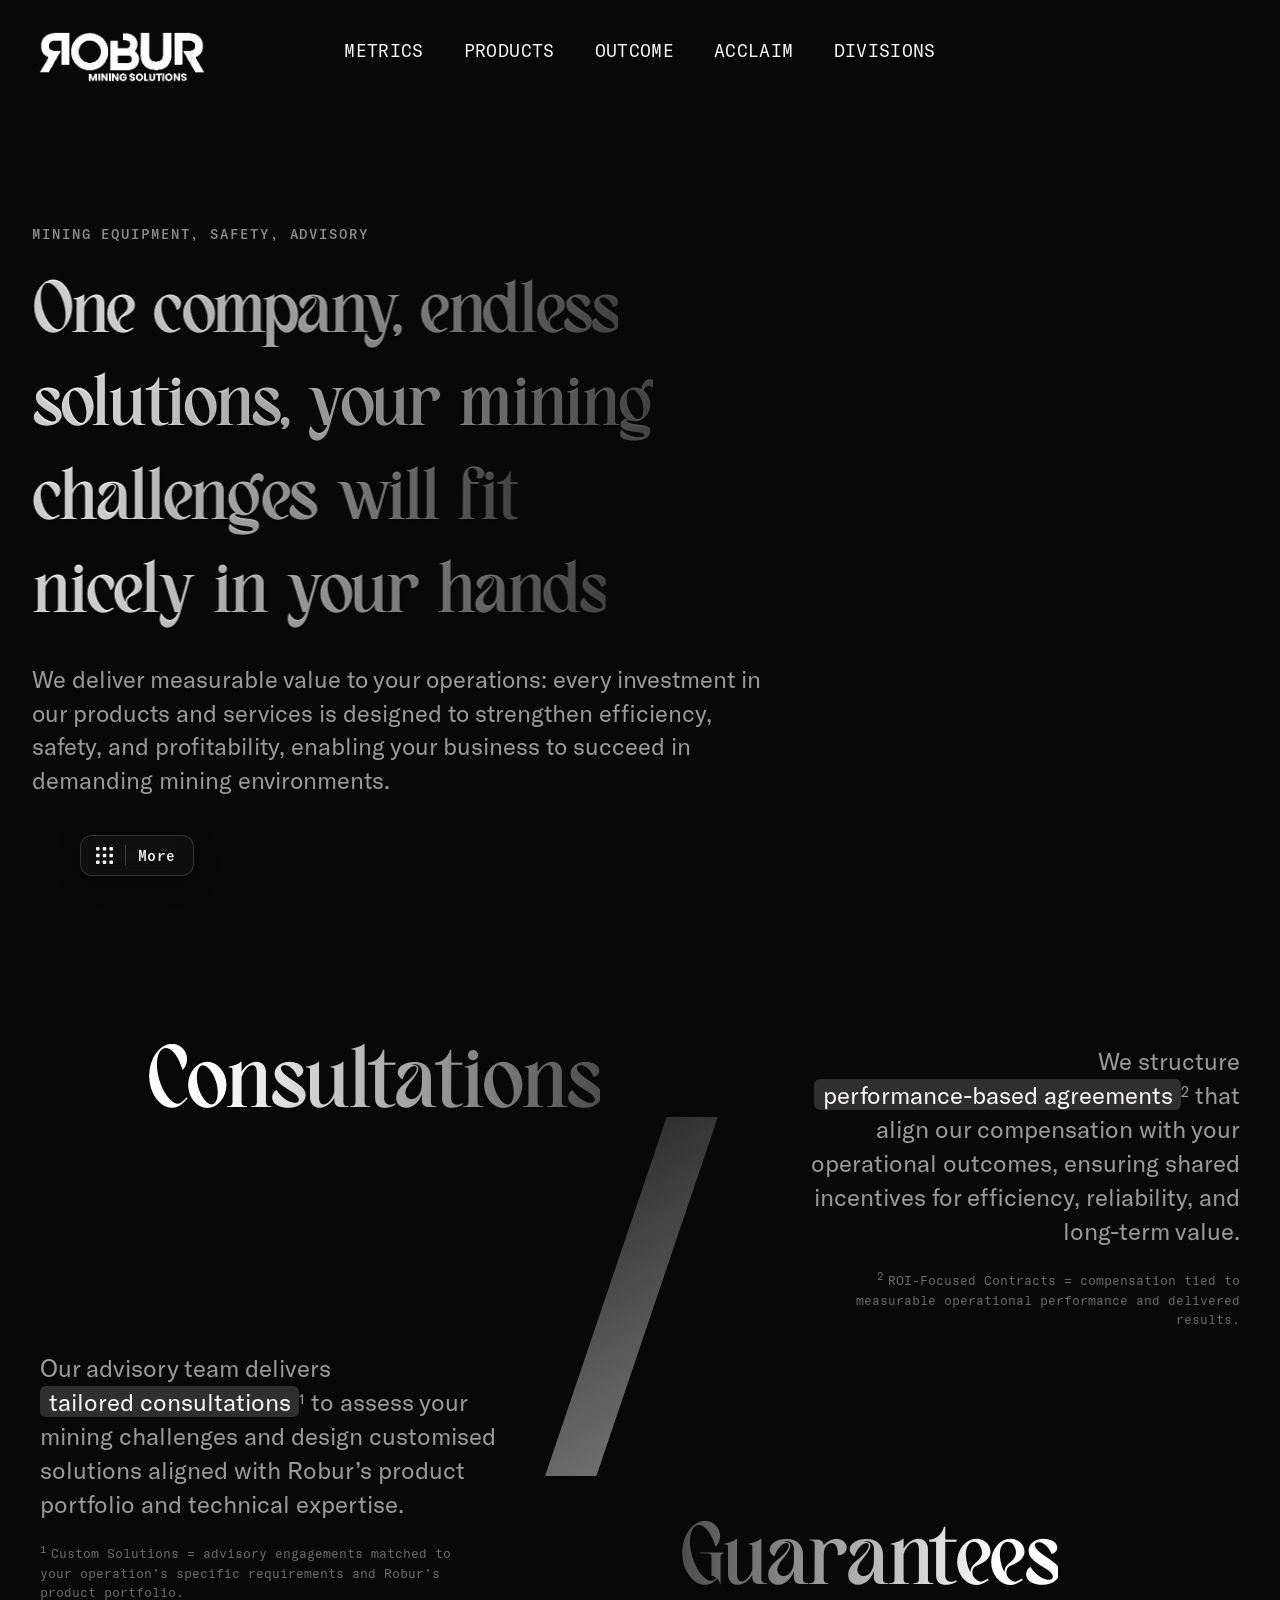
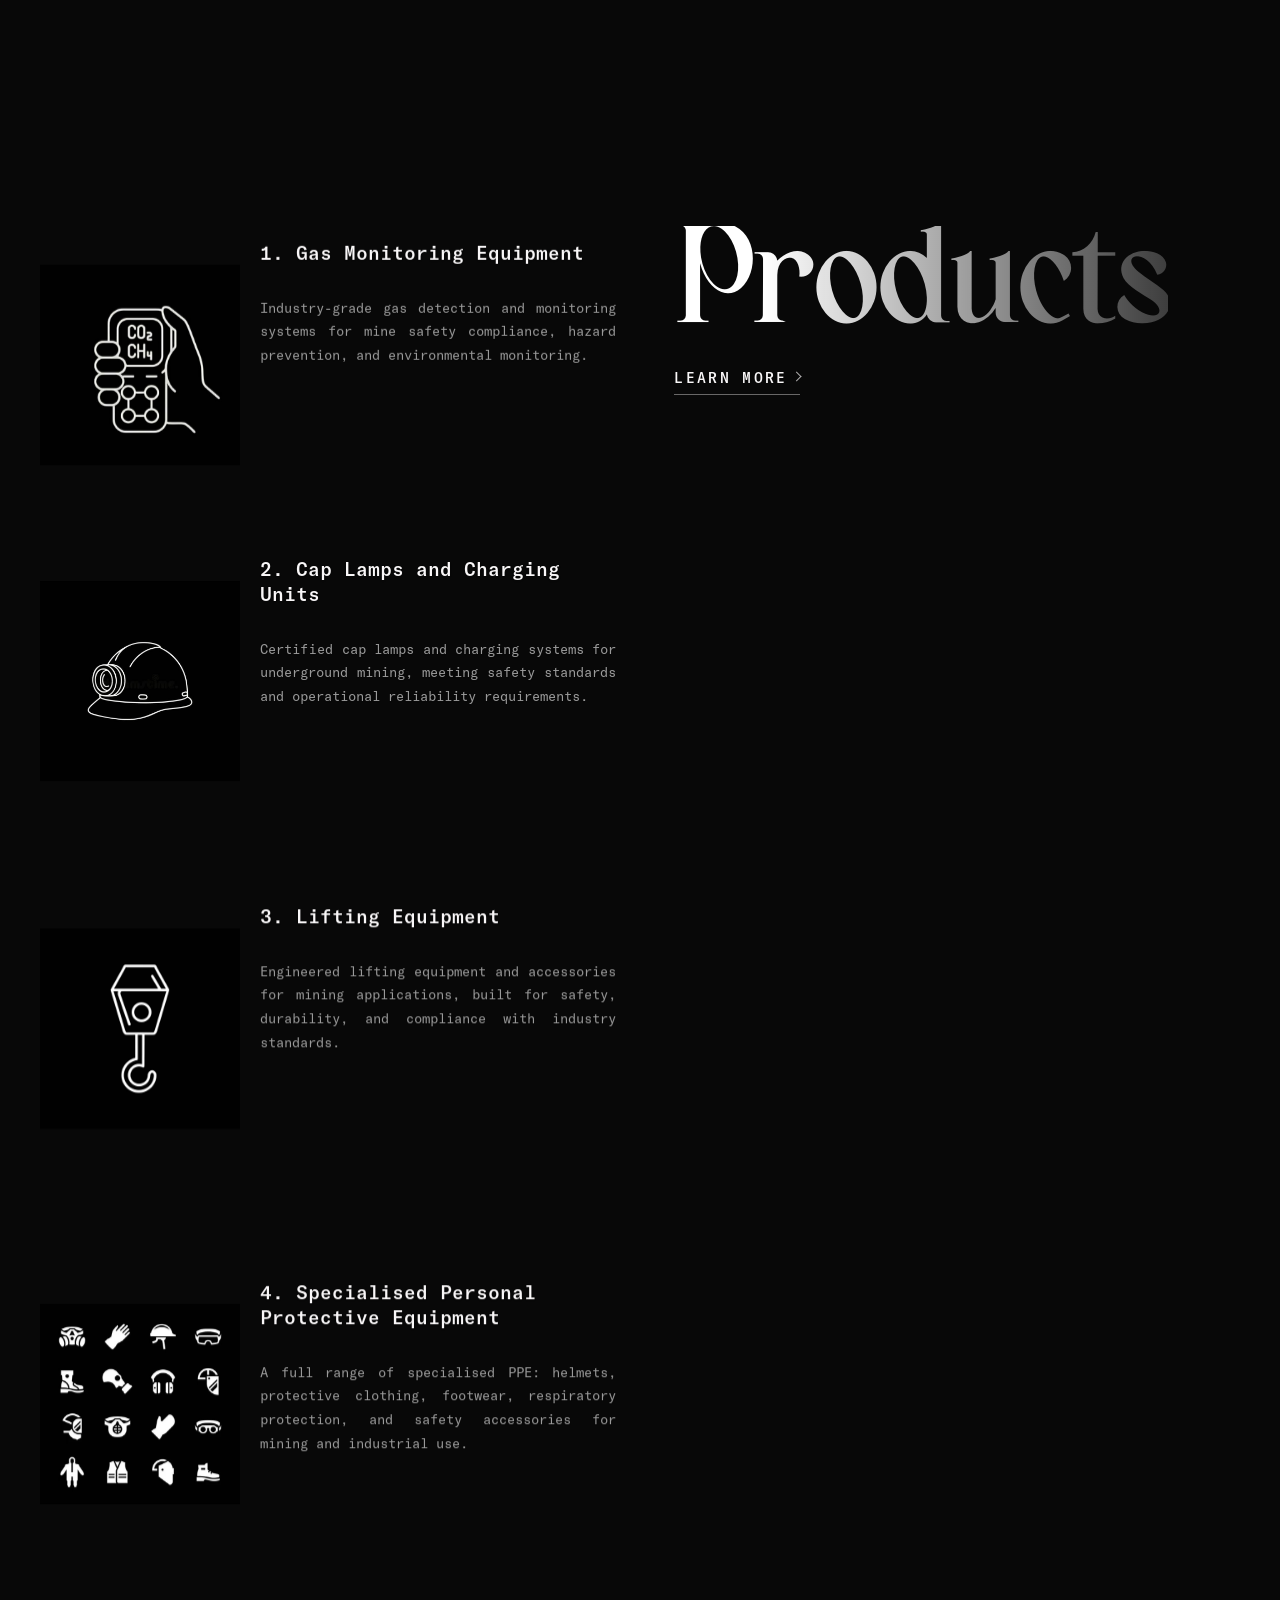
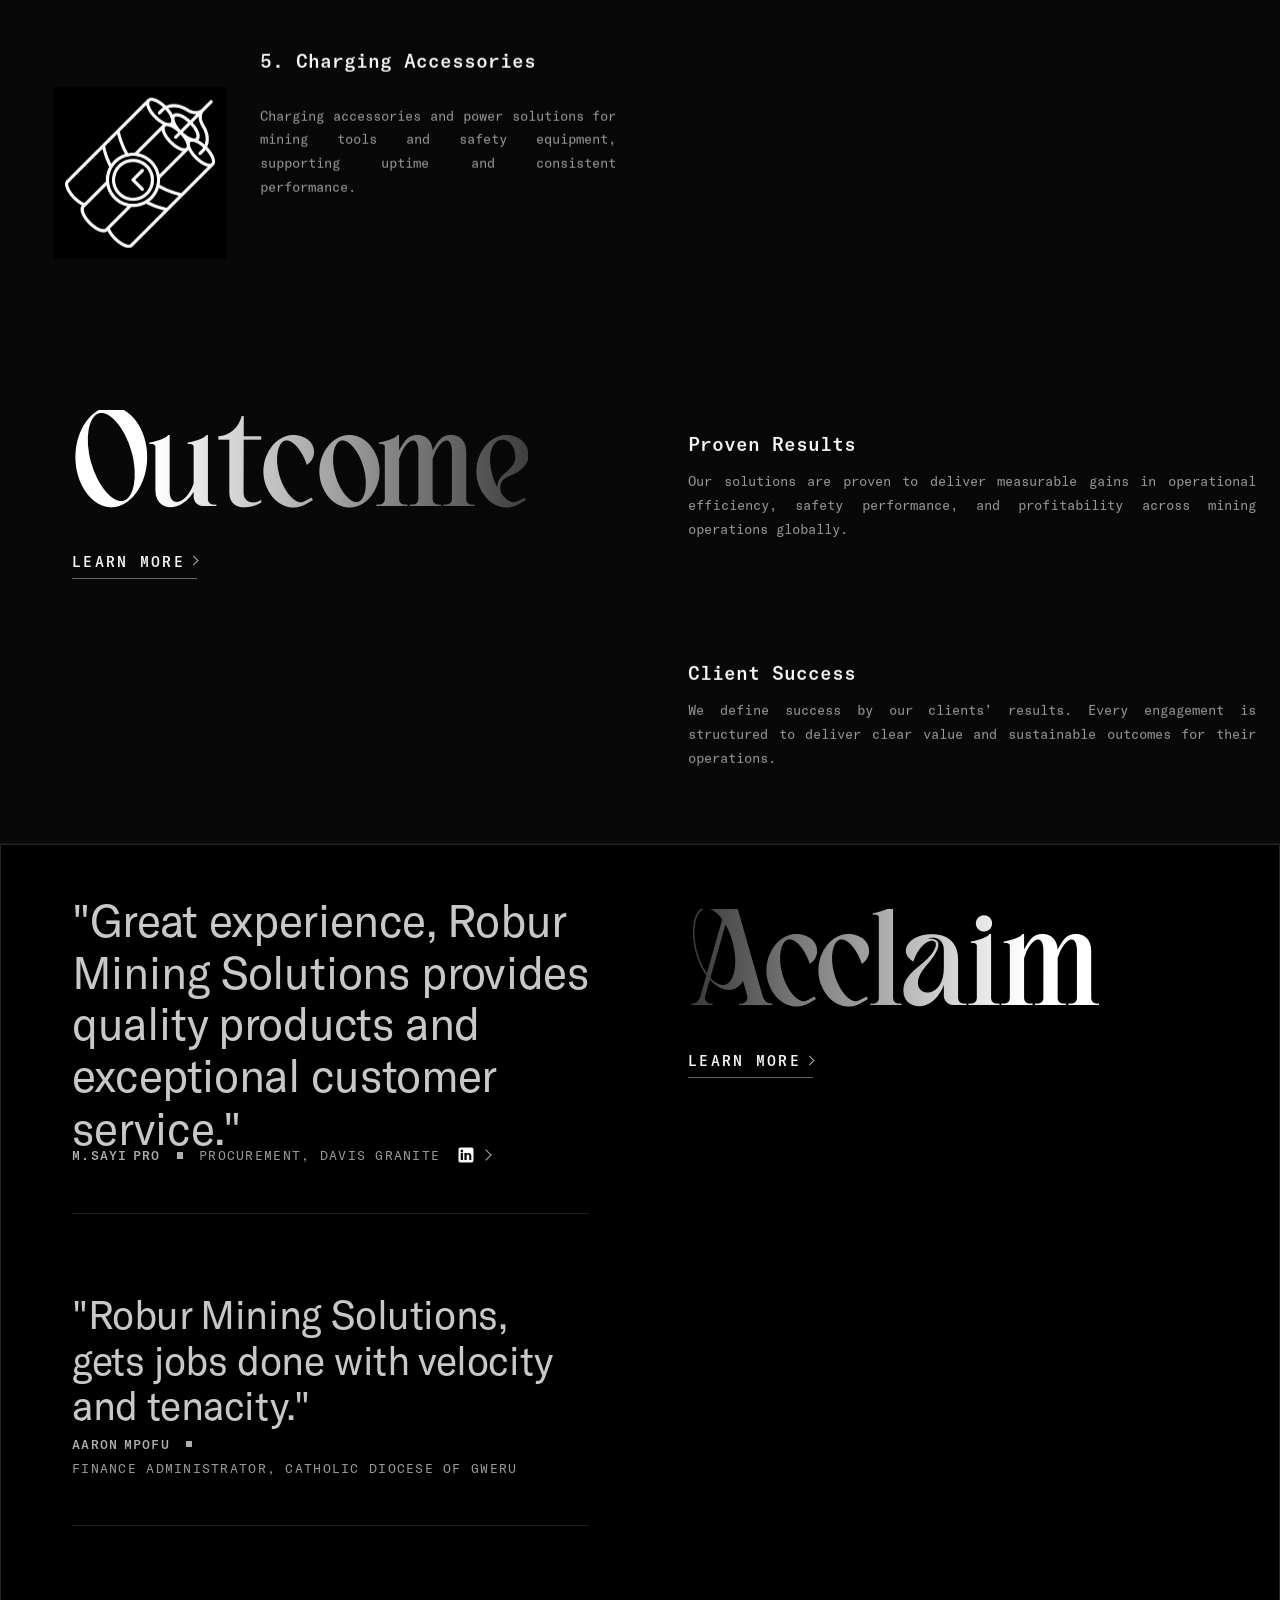
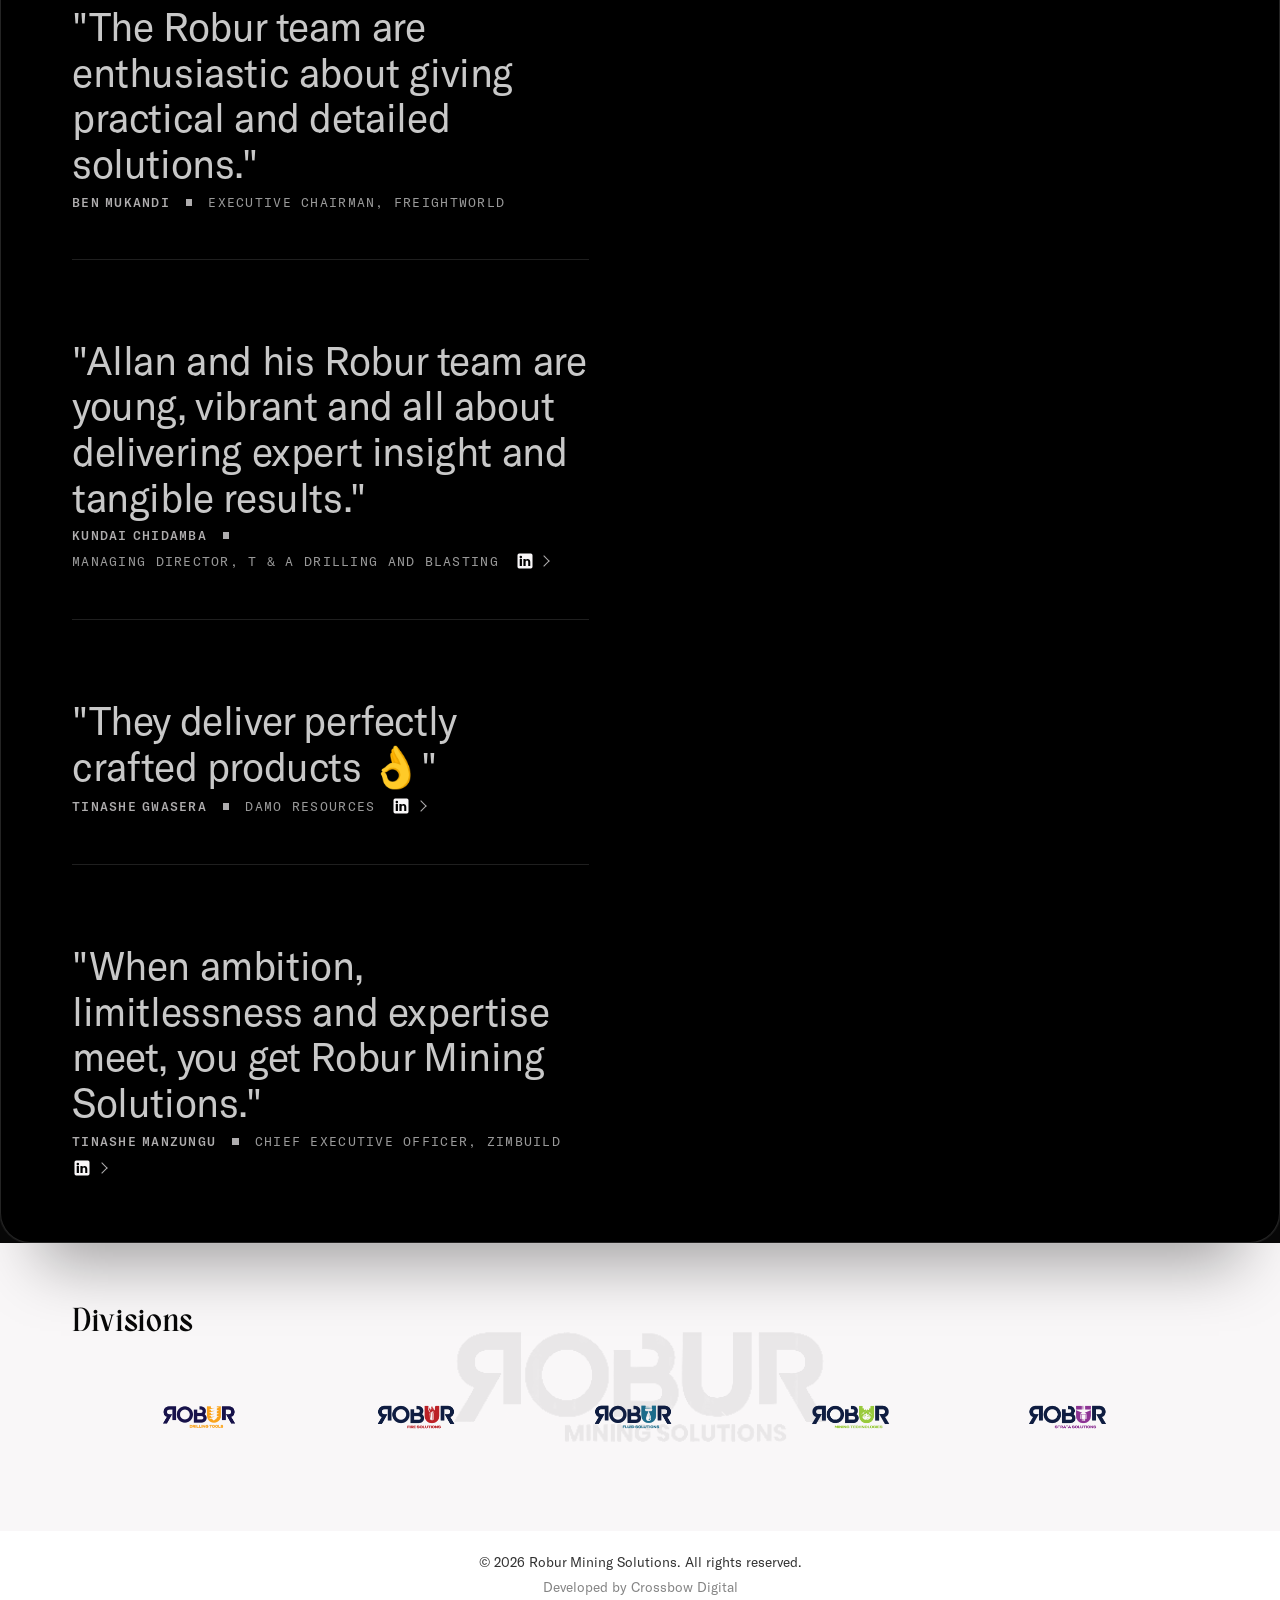
==== commit a4ea33c9: "Hero title slides in from far right Co-Authored-By: Claude Opus 4.8 <noreply@anthropic.com>" ====
--- a/index.html
+++ b/index.html
@@ -37,7 +37,7 @@
     <title>Robur Mining Solutions, Mining Equipment, Safety & Advisory | Zimbabwe</title>
     <link rel="preconnect" href="https://fonts.googleapis.com">
     <link rel="preconnect" href="https://fonts.gstatic.com" crossorigin>
-    <link rel="stylesheet" href="web-styles.css?v=5">
+    <link rel="stylesheet" href="web-styles.css?v=6">
     <link rel="preload" as="image" href="images/final-logo.png" fetchpriority="high">
     <link rel="preload" as="style" href="https://fonts.googleapis.com/css2?family=Inter:wght@400;500;600;700;800&display=swap" onload="this.onload=null;this.rel='stylesheet'">
     <noscript><link rel="stylesheet" href="https://fonts.googleapis.com/css2?family=Inter:wght@400;500;600;700;800&display=swap"></noscript>
--- a/web-styles.css
+++ b/web-styles.css
@@ -3256,8 +3256,8 @@
 }
 /* Slide reveal: each line slides in from the left, like beginner.app */
 @keyframes heroLineSlide {
-    from { transform: translateX(2.5em); opacity: 0; }
-    to   { transform: translateX(0);     opacity: 1; }
+    from { transform: translateX(100%); opacity: 0; }
+    to   { transform: translateX(0);    opacity: 1; }
 }
 .hero-eyebrow {
     animation: heroReveal 0.9s cubic-bezier(0.16, 1, 0.3, 1) 0.1s backwards;
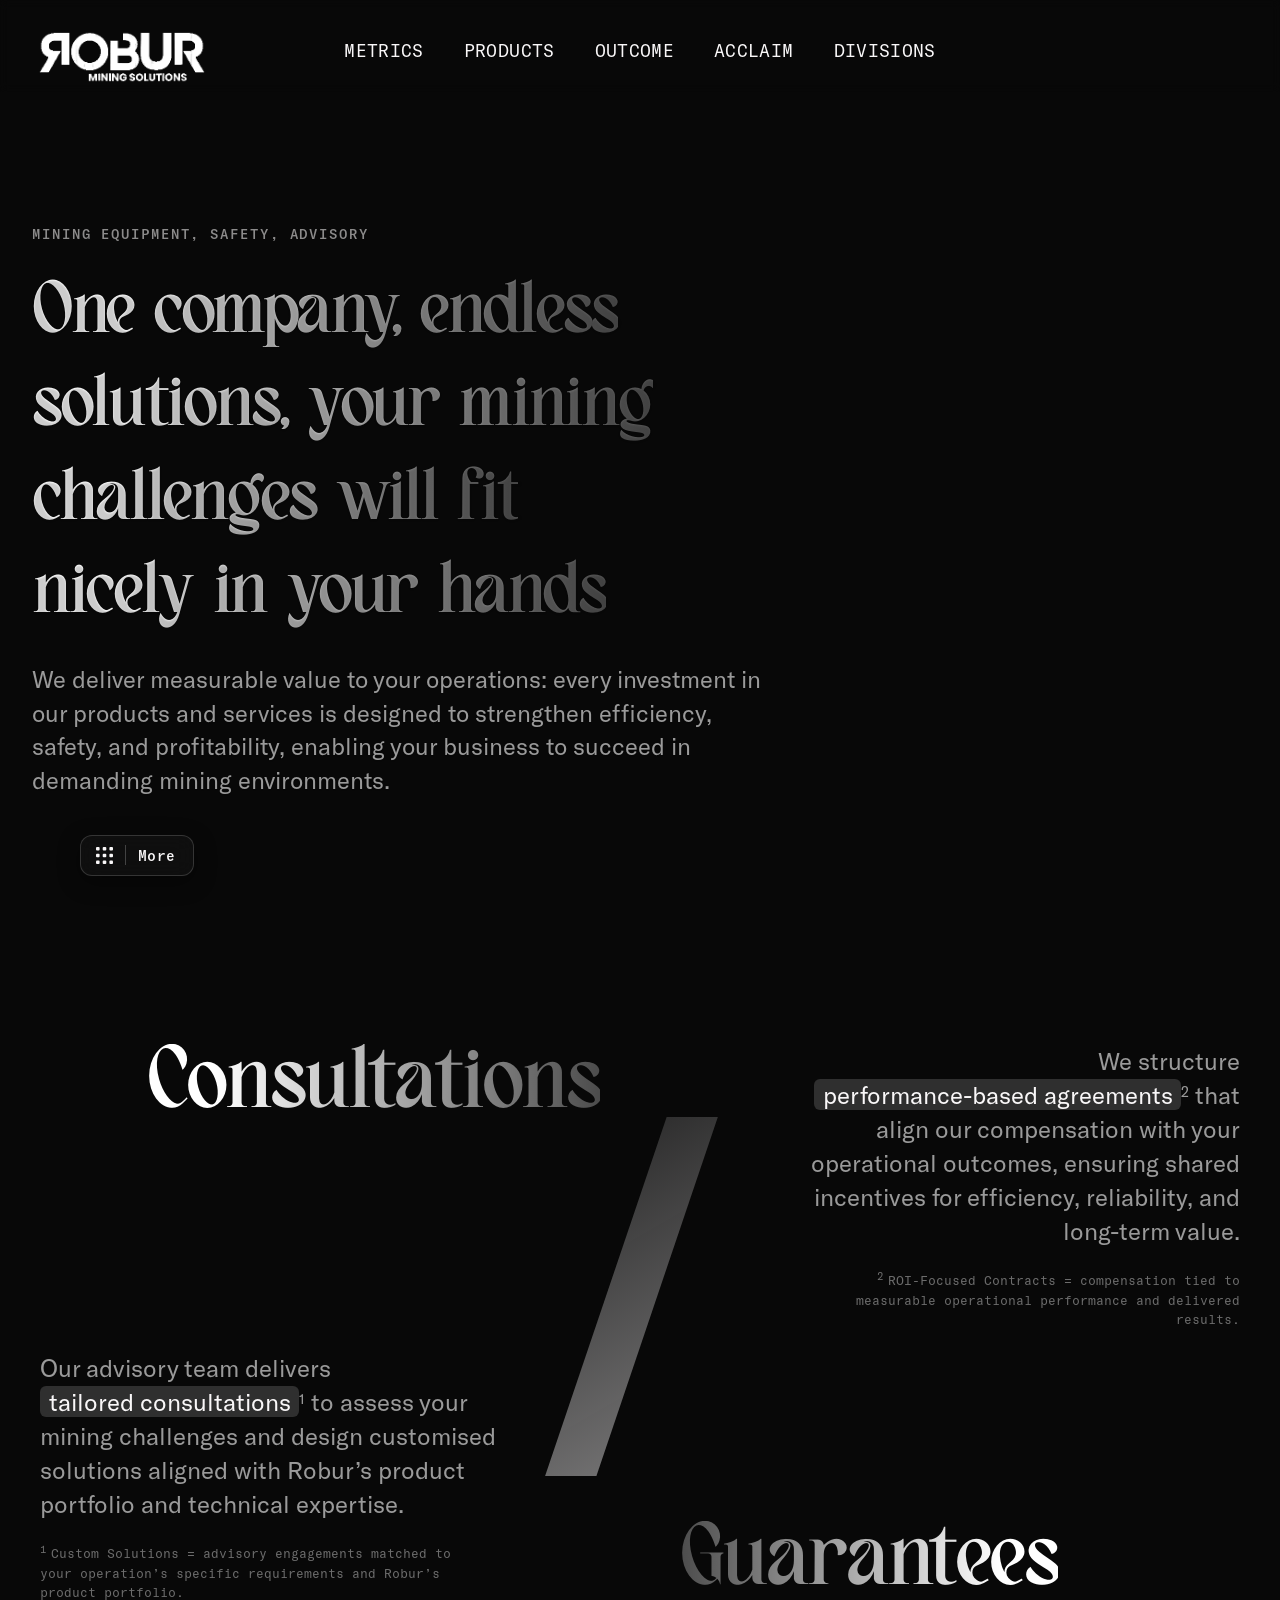
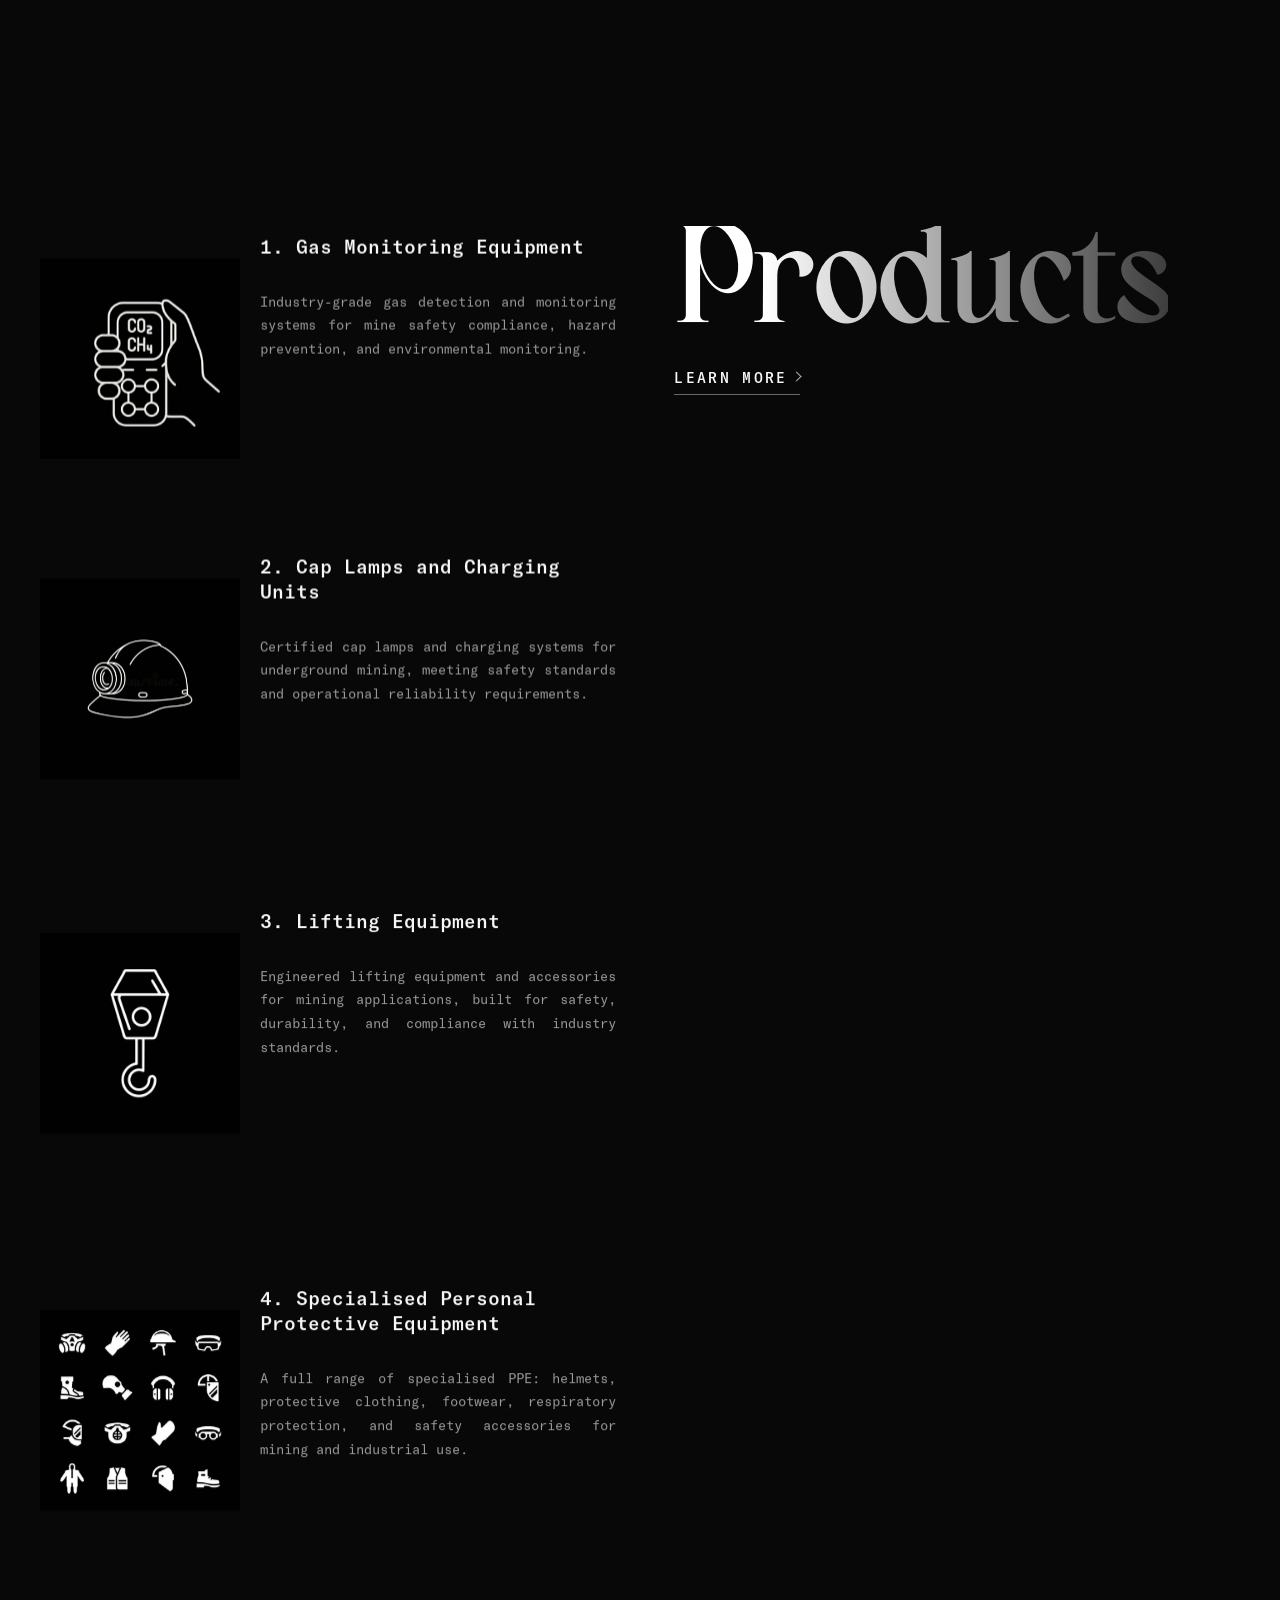
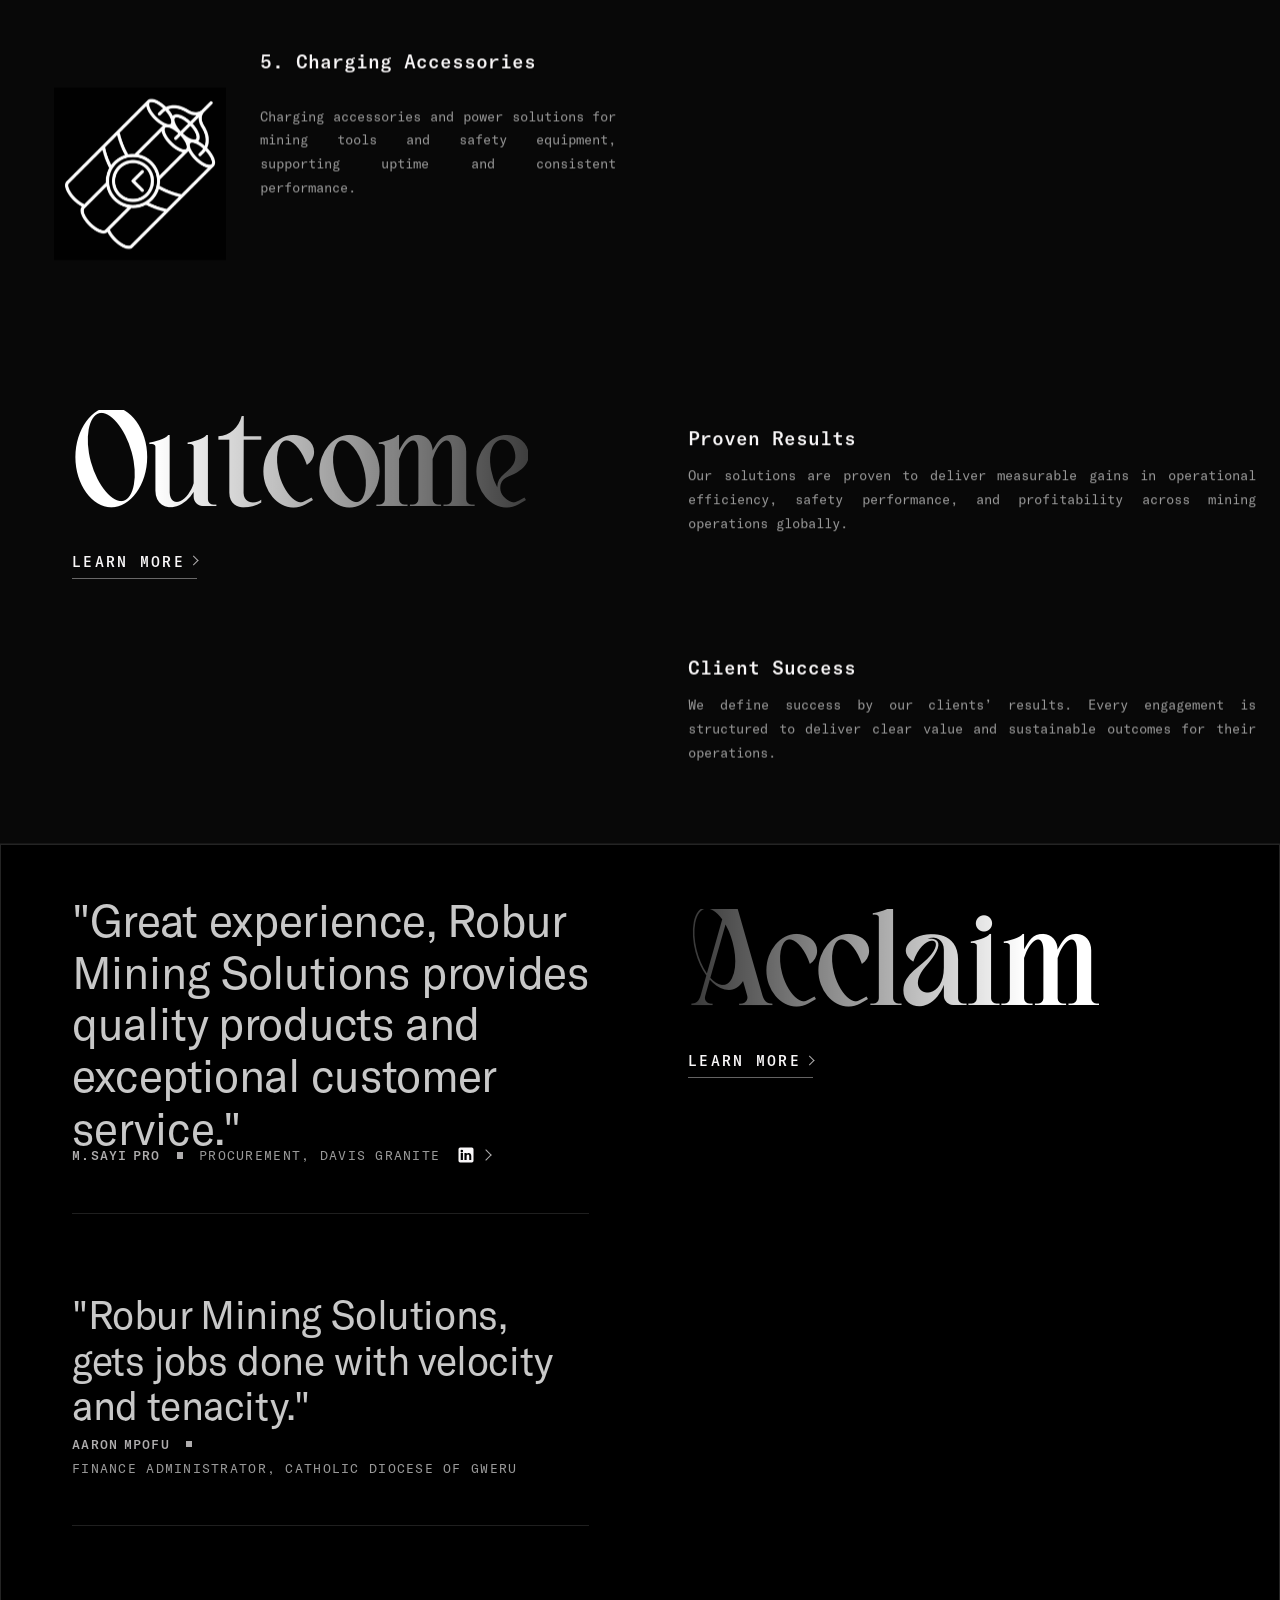
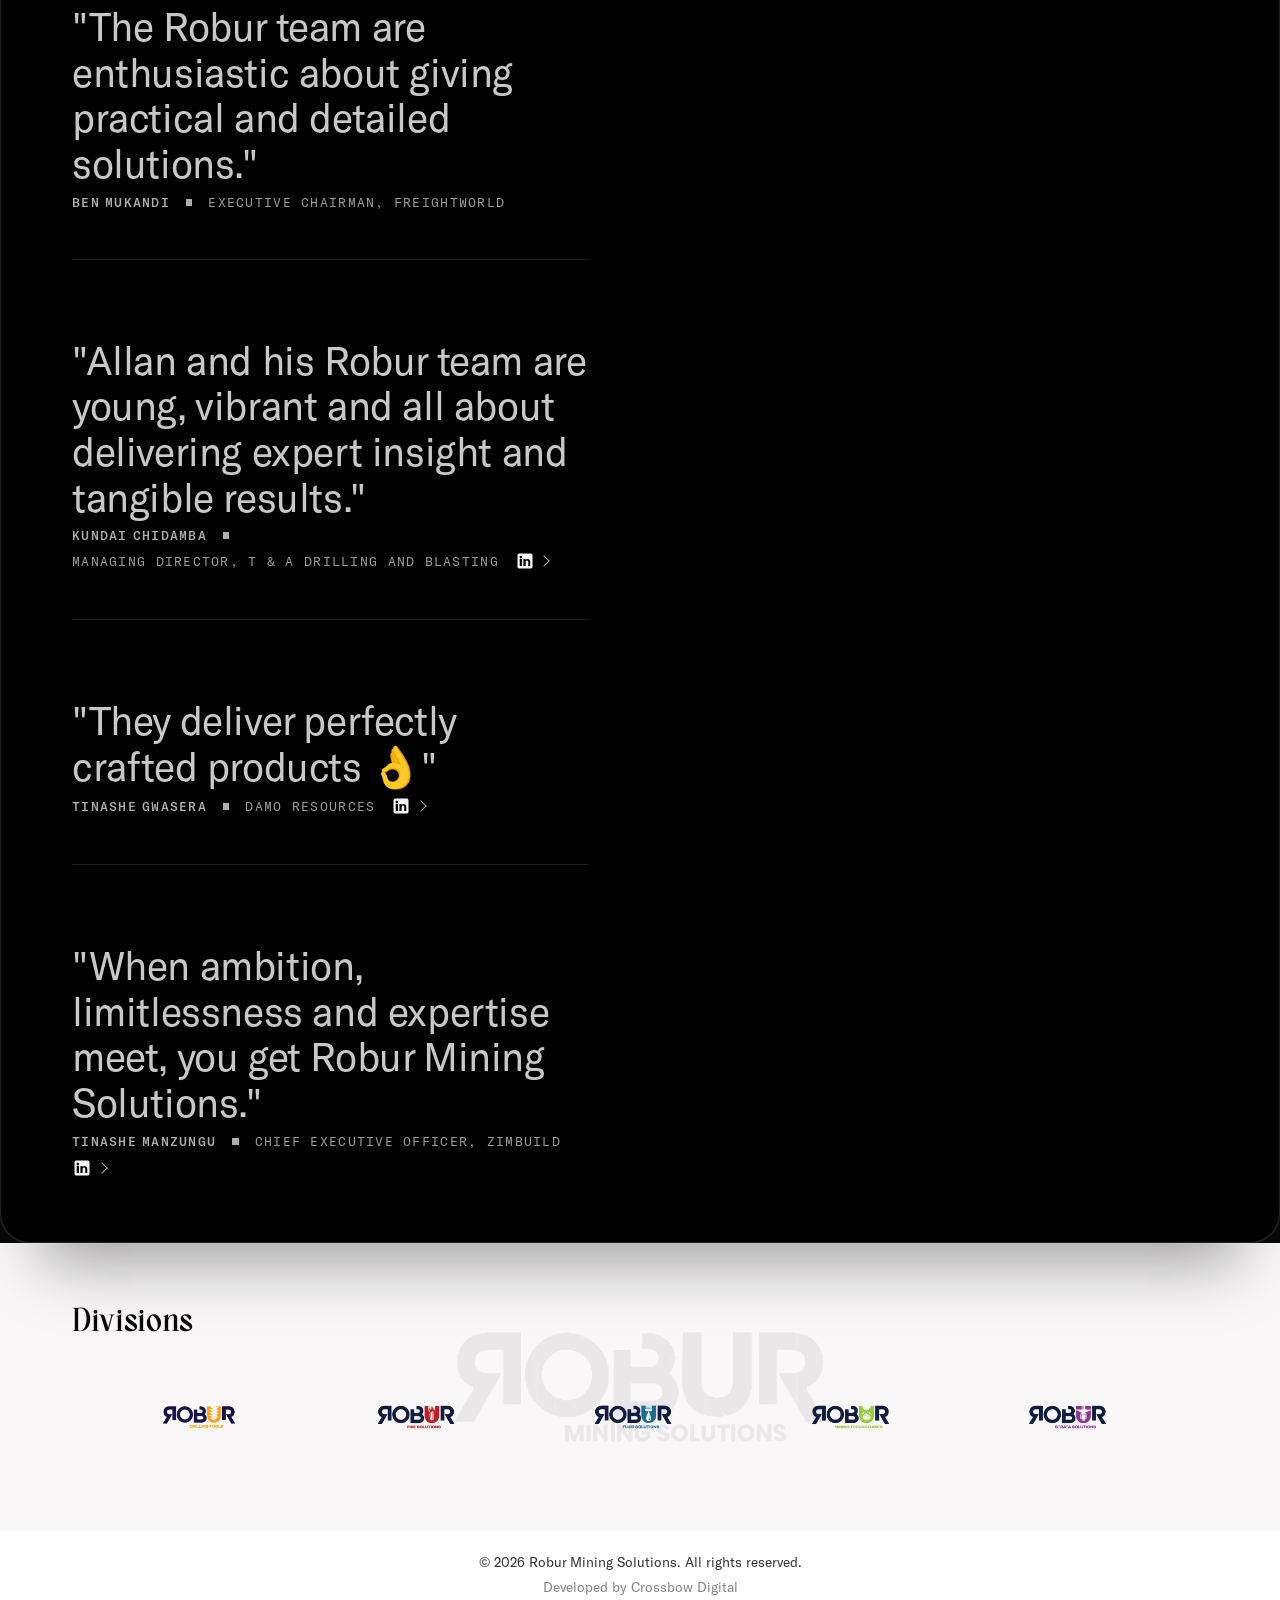
==== commit 4076e3f5: "Hero title slides in from off-screen right edge Co-Authored-By: Claude Opus 4.8 <noreply@anthropic.c" ====
--- a/index.html
+++ b/index.html
@@ -37,7 +37,7 @@
     <title>Robur Mining Solutions, Mining Equipment, Safety & Advisory | Zimbabwe</title>
     <link rel="preconnect" href="https://fonts.googleapis.com">
     <link rel="preconnect" href="https://fonts.gstatic.com" crossorigin>
-    <link rel="stylesheet" href="web-styles.css?v=6">
+    <link rel="stylesheet" href="web-styles.css?v=7">
     <link rel="preload" as="image" href="images/final-logo.png" fetchpriority="high">
     <link rel="preload" as="style" href="https://fonts.googleapis.com/css2?family=Inter:wght@400;500;600;700;800&display=swap" onload="this.onload=null;this.rel='stylesheet'">
     <noscript><link rel="stylesheet" href="https://fonts.googleapis.com/css2?family=Inter:wght@400;500;600;700;800&display=swap"></noscript>
--- a/web-styles.css
+++ b/web-styles.css
@@ -3256,18 +3256,20 @@
 }
 /* Slide reveal: each line slides in from the left, like beginner.app */
 @keyframes heroLineSlide {
-    from { transform: translateX(100%); opacity: 0; }
-    to   { transform: translateX(0);    opacity: 1; }
+    from { transform: translateX(100vw); opacity: 0; }
+    to   { transform: translateX(0);     opacity: 1; }
 }
 .hero-eyebrow {
     animation: heroReveal 0.9s cubic-bezier(0.16, 1, 0.3, 1) 0.1s backwards;
 }
 .hero-title .title-line {
     display: block;
-    overflow: hidden;
     padding-bottom: 0.08em;
     margin-bottom: -0.08em;
 }
+/* Text slides in from off-screen — clip overflow at the page level so the
+   off-screen start position never creates a horizontal scrollbar. */
+html, body { overflow-x: hidden; }
 /* Clear the gradient from the parent (overflow-clip on the child lines breaks
    an ancestor background-clip:text). Put the gradient on each sliding line. */
 .hero-title {
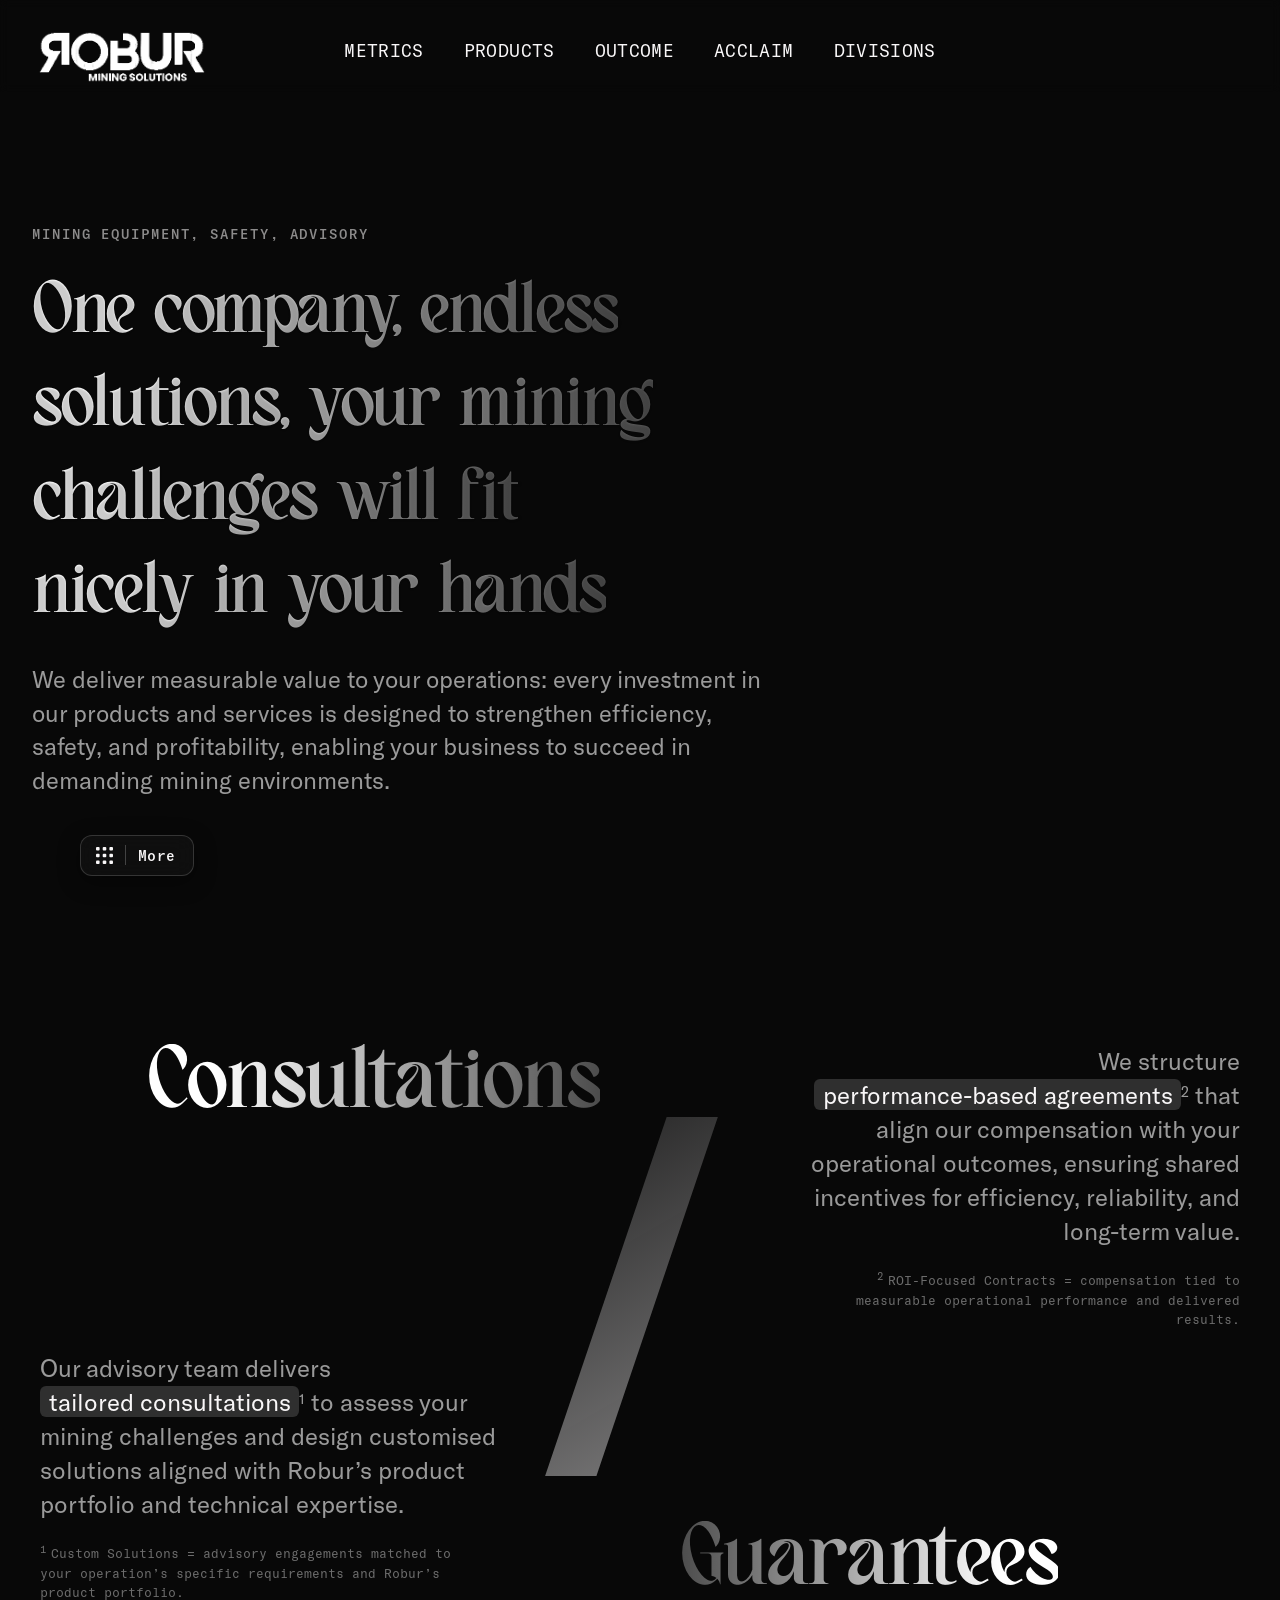
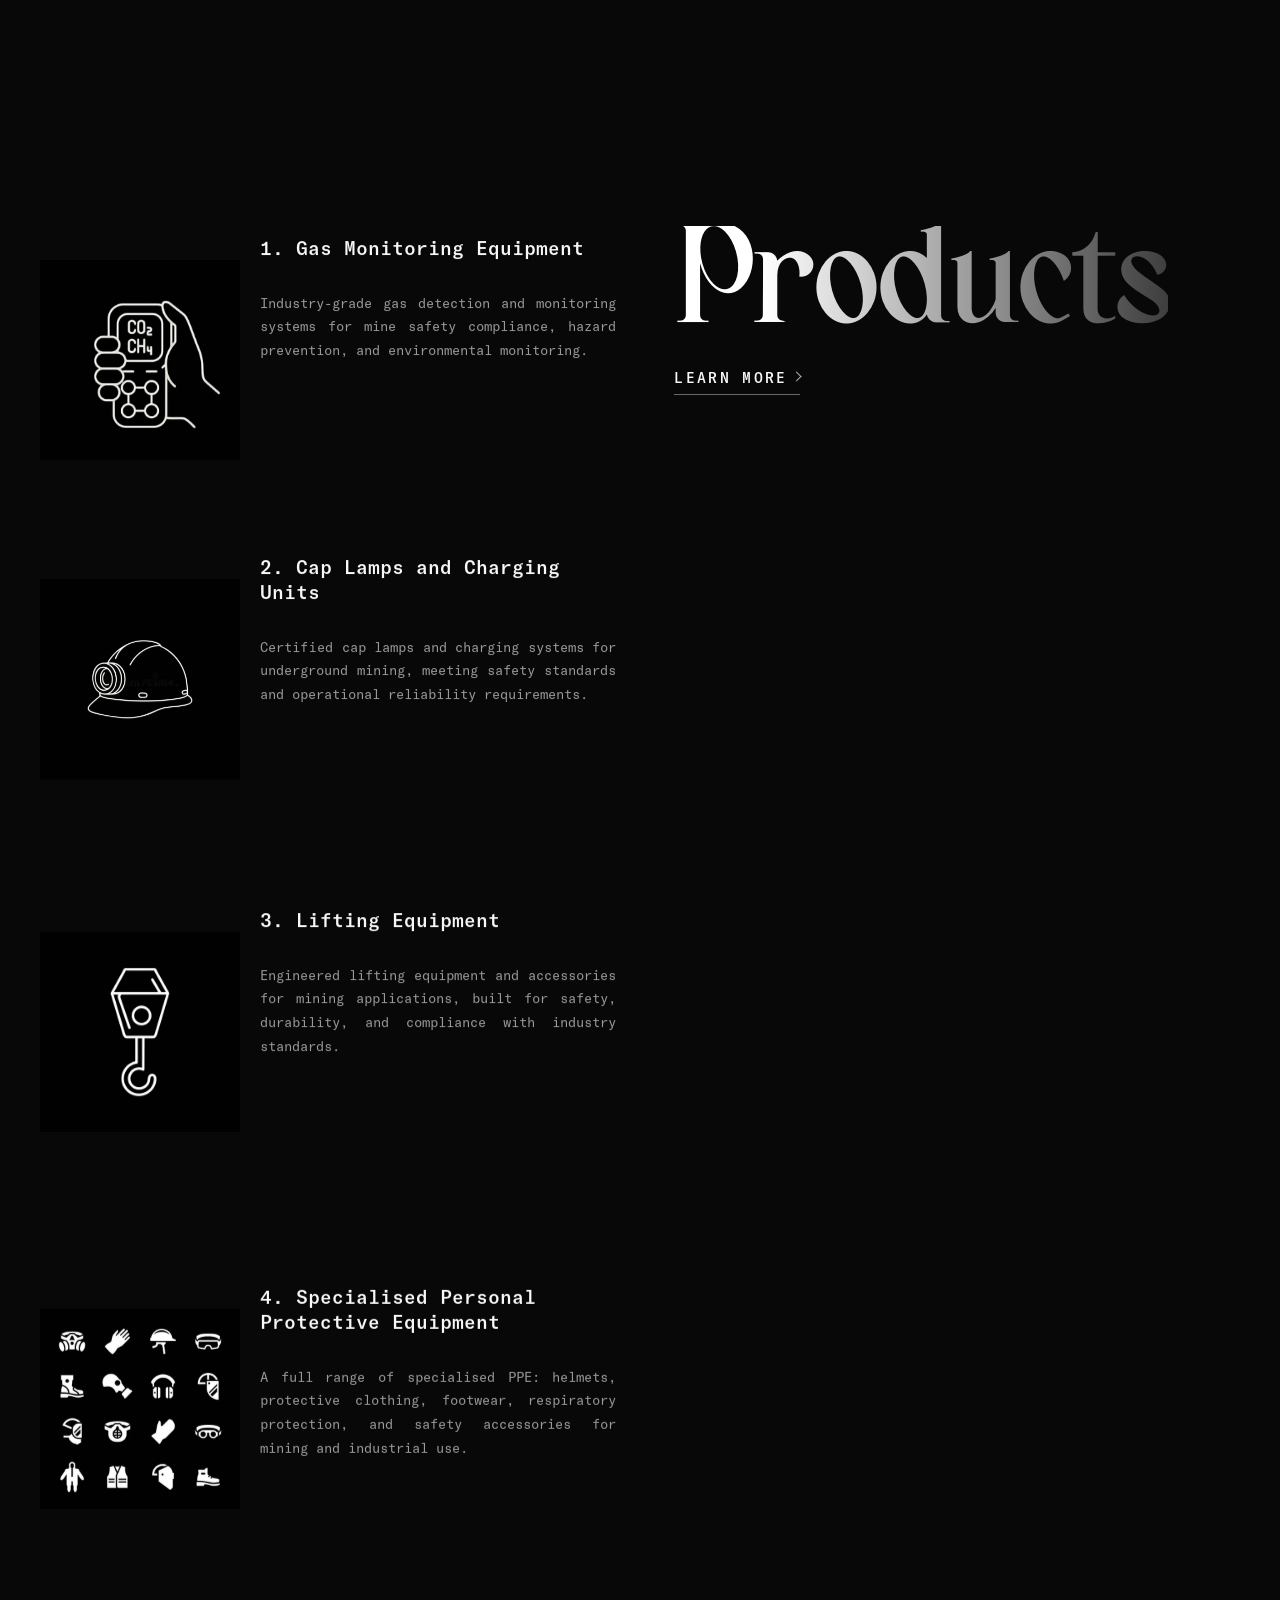
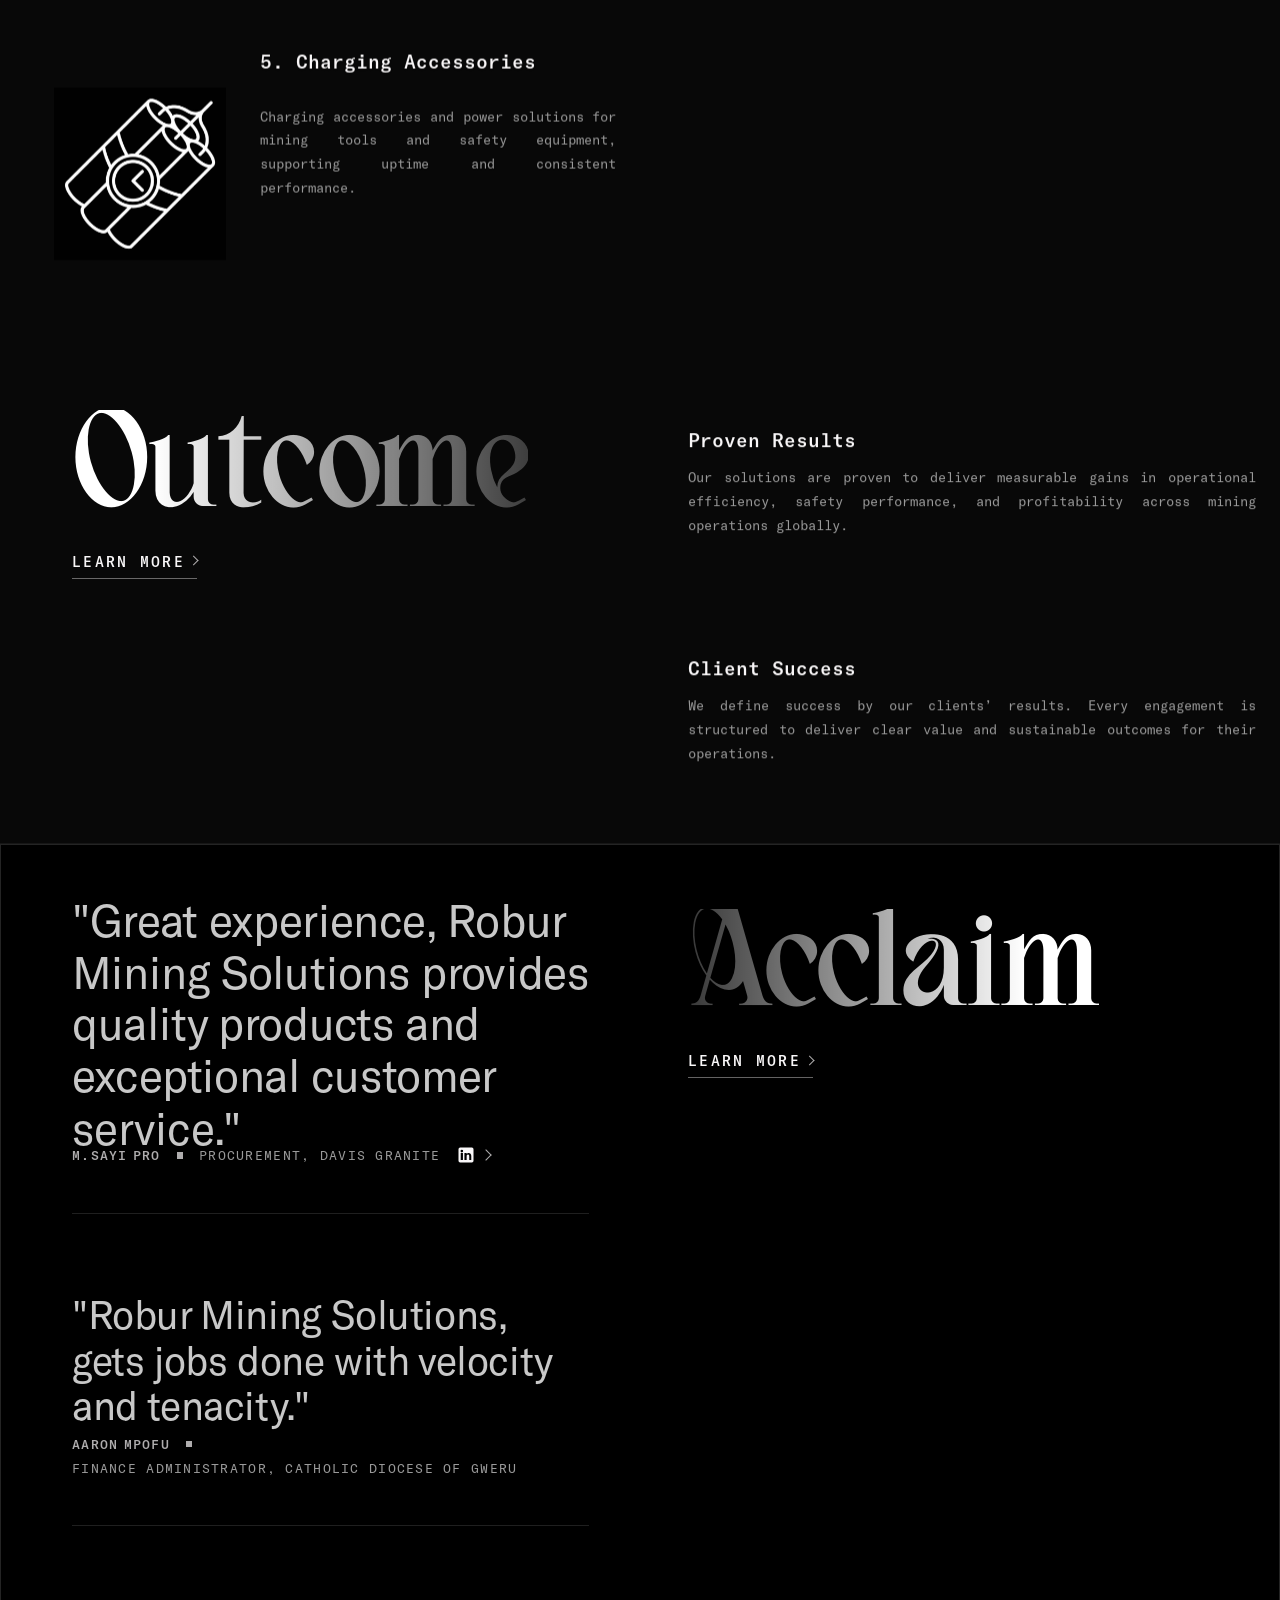
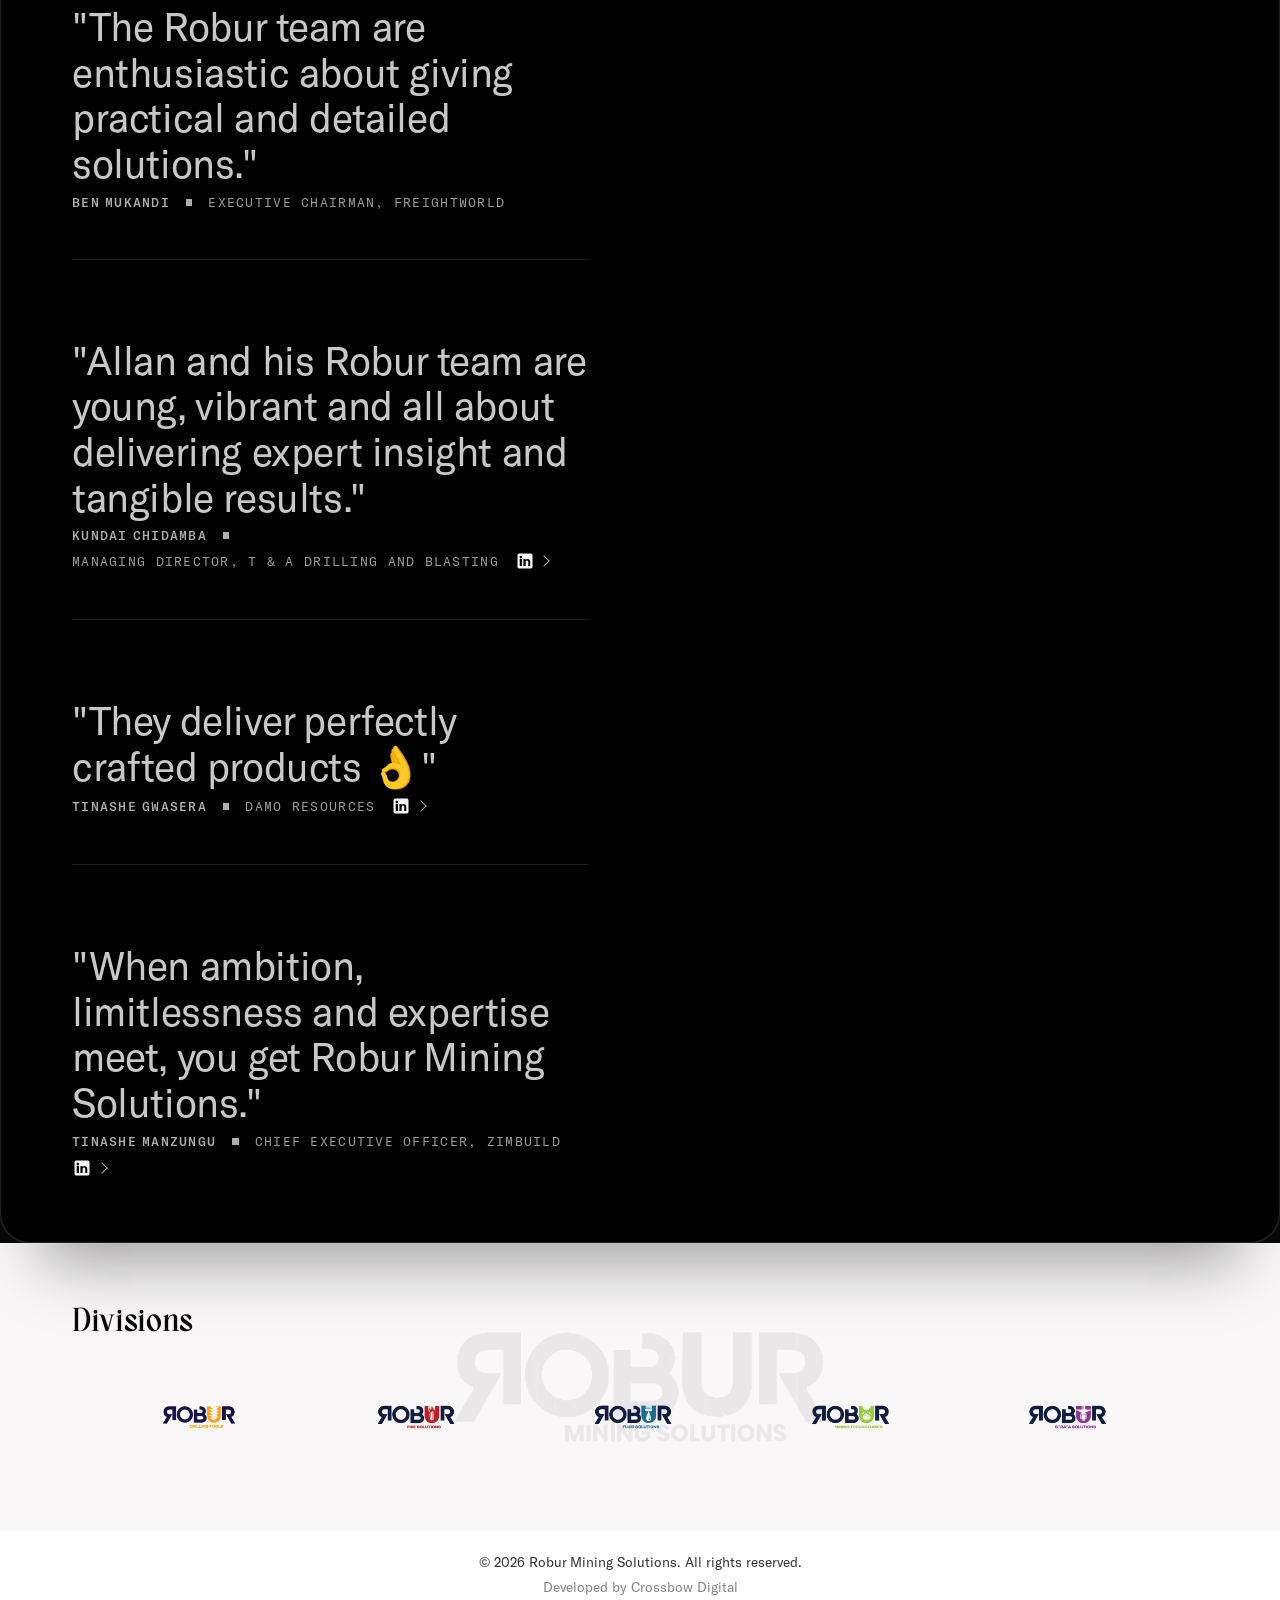
==== commit 641289f2: "Slow hero slide to 2.3s Co-Authored-By: Claude Opus 4.8 <noreply@anthropic.com>" ====
--- a/index.html
+++ b/index.html
@@ -37,7 +37,7 @@
     <title>Robur Mining Solutions, Mining Equipment, Safety & Advisory | Zimbabwe</title>
     <link rel="preconnect" href="https://fonts.googleapis.com">
     <link rel="preconnect" href="https://fonts.gstatic.com" crossorigin>
-    <link rel="stylesheet" href="web-styles.css?v=7">
+    <link rel="stylesheet" href="web-styles.css?v=8">
     <link rel="preload" as="image" href="images/final-logo.png" fetchpriority="high">
     <link rel="preload" as="style" href="https://fonts.googleapis.com/css2?family=Inter:wght@400;500;600;700;800&display=swap" onload="this.onload=null;this.rel='stylesheet'">
     <noscript><link rel="stylesheet" href="https://fonts.googleapis.com/css2?family=Inter:wght@400;500;600;700;800&display=swap"></noscript>
--- a/web-styles.css
+++ b/web-styles.css
@@ -3286,7 +3286,7 @@
     background-clip: text;
     -webkit-text-fill-color: transparent;
     color: transparent;
-    animation: heroLineSlide 1.7s cubic-bezier(0.22, 1, 0.36, 1) backwards;
+    animation: heroLineSlide 2.3s cubic-bezier(0.22, 1, 0.36, 1) backwards;
 }
 .hero-title .title-line:nth-child(1) .tl-inner { animation-delay: 0.20s; }
 .hero-title .title-line:nth-child(2) .tl-inner { animation-delay: 0.33s; }
